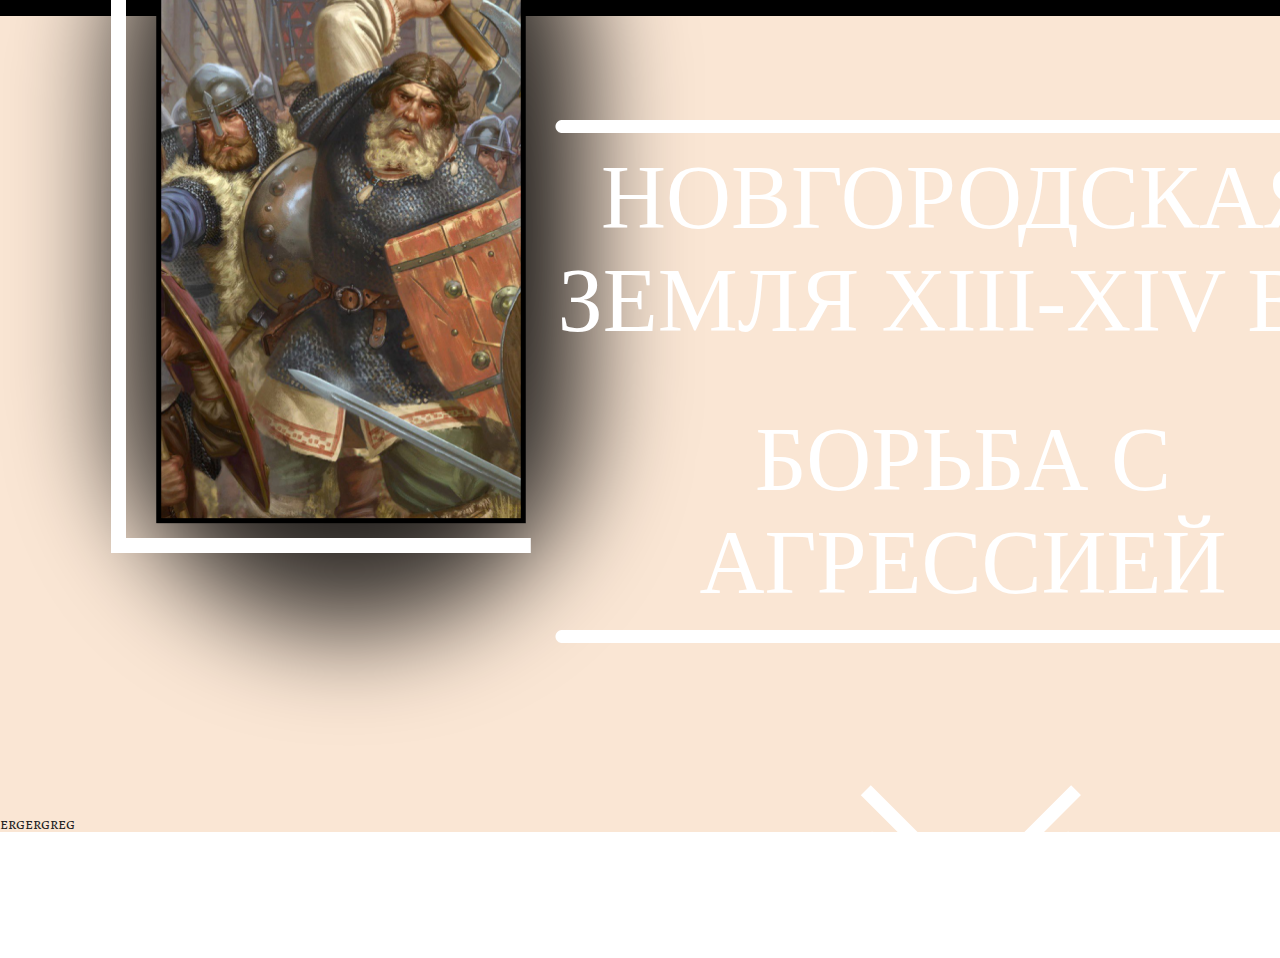
==== Main/index.html @ 966ec6ec "123" ====
<!DOCTYPE html>
<html lang="en">
<head>
	<meta charset="UTF-8">
	<meta name="viewport" content="width=device-width, initial-scale=1.0">
	<link rel="stylesheet" href="style.css">
	<title>НОВГОРОДСКАЯ ЗЕМЛЯ XIII-XIV ВВ БОРЬБА С АГРЕССИЕЙ</title>
</head>
<body>
	<header> 
		<!--Шапка Начало  -->
		<div class="container-1">
			<img src="/Pictures/image 2.png" alt="Logo" class="header-logo" id="main">
			<p class="header-txt-1">НОВГОРОДСКАЯ ЗЕМЛЯ XIII-XIV ВВ</p>
			<p class="header-txt-2">БОРЬБА С АГРЕССИЕЙ</p>
			<img src="/Pictures/Line 1.png" alt="" class="header-line-1">
			<img src="/Pictures/Line 1.png" alt="" class="header-line-2">
			<img src="/Pictures/Галочки.png" alt="" class="header-ticks">
			<img src="/Pictures/image 1.png" alt="" class="header-background">
			<nav class="header-nav">
				<ul class="header-list">
					<li class="header-item"><a href="#main" class="header-link">Главная</a></li>
					<li class="header-item"><a href="#"class="header-link">Разработчики</a></li>
					<li class="header-item"><a href="#"class="header-link">Видео</a></li>
				</ul>
			</nav>
		</div>
	</div>
	<!-- Шапка конец -->
	</header>
	<main>
		<!-- Картинка переход -->
		<div class="container-1">
			<img src="/Pictures/Ellipse 1.svg" alt="" class="shadow-1">
			<img src="/Pictures/image 3.png" alt="" class="transition-img">
			<img src="/Pictures/Line 3.svg" alt="" class="line3">
			<img src="/Pictures/Line 4.svg" alt="" class="line4">
		</div>
		<!-- Конец картинки переход -->ergergreg
	</main>
	<footer></footer>
</body>
</html>
---- Main/style.css ----
/* http://meyerweb.com/eric/tools/css/reset/
   v2.0-modified | 20110126
   License: none (public domain)
*/

html, body, div, span, applet, object, iframe,
h1, h2, h3, h4, h5, h6, p, blockquote, pre,
a, abbr, acronym, address, big, cite, code,
del, dfn, em, img, ins, kbd, q, s, samp,
small, strike, strong, sub, sup, tt, var,
b, u, i, center,
dl, dt, dd, ol, ul, li,
fieldset, form, label, legend,
table, caption, tbody, tfoot, thead, tr, th, td,
article, aside, canvas, details, embed,
figure, figcaption, footer, header, hgroup,
menu, nav, output, ruby, section, summary,
time, mark, audio, video {
  margin: 0;
	padding: 0;
	border: 0;
	font-size: 100%;
	font: inherit;
	vertical-align: baseline;
}

/* make sure to set some focus styles for accessibility */
:focus {
    outline: 0;
}

/* HTML5 display-role reset for older browsers */
article, aside, details, figcaption, figure,
footer, header, hgroup, menu, nav, section {
	display: block;
}

body {
	line-height: 1;
}

ol, ul {
	list-style: none;
}

blockquote, q {
	quotes: none;
}

blockquote:before, blockquote:after,
q:before, q:after {
	content: '';
	content: none;
}

table {
	border-collapse: collapse;
	border-spacing: 0;
}

input[type=search]::-webkit-search-cancel-button,
input[type=search]::-webkit-search-decoration,
input[type=search]::-webkit-search-results-button,
input[type=search]::-webkit-search-results-decoration {
    -webkit-appearance: none;
}

input[type=search] {
    -webkit-box-sizing: content-box;
    -moz-box-sizing: content-box;
    box-sizing: content-box;
}

textarea {
    overflow: auto;
    vertical-align: top;
    resize: vertical;
}

/**
 * Correct `inline-block` display not defined in IE 6/7/8/9 and Firefox 3.
 */

audio,
canvas,
video {
    display: inline-block;
    display: inline;
    zoom: 1;
    max-width: 100%;
}

/**
 * Prevent modern browsers from displaying `audio` without controls.
 * Remove excess height in iOS 5 devices.
 */

audio:not([controls]) {
    display: none;
    height: 0;
}

/**
 * Address styling not present in IE 7/8/9, Firefox 3, and Safari 4.
 * Known issue: no IE 6 support.
 */

[hidden] {
    display: none;
}

/**
 * 1. Correct text resizing oddly in IE 6/7 when body `font-size` is set using
 *    `em` units.
 * 2. Prevent iOS text size adjust after orientation change, without disabling
 *    user zoom.
 */

html {
    font-size: 100%; /* 1 */
}

/**
 * Address `outline` inconsistency between Chrome and other browsers.
 */

a:focus {
    outline: thin dotted;
}

/**
 * Improve readability when focused and also mouse hovered in all browsers.
 */

a:active,
a:hover {
    outline: 0;
}

/**
 * 1. Remove border when inside `a` element in IE 6/7/8/9 and Firefox 3.
 * 2. Improve image quality when scaled in IE 7.
 */

img {
    border: 0; /* 1 */
    -ms-interpolation-mode: bicubic; /* 2 */
}

/**
 * Address margin not present in IE 6/7/8/9, Safari 5, and Opera 11.
 */

figure {
    margin: 0;
}

/**
 * Correct margin displayed oddly in IE 6/7.
 */

form {
    margin: 0;
}

/**
 * Define consistent border, margin, and padding.
 */

fieldset {
    border: 1px solid #c0c0c0;
    margin: 0 2px;
    padding: 0.35em 0.625em 0.75em;
}

/**
 * 1. Correct color not being inherited in IE 6/7/8/9.
 * 2. Correct text not wrapping in Firefox 3.
 * 3. Correct alignment displayed oddly in IE 6/7.
 */

legend {
    border: 0; /* 1 */
    padding: 0;
    white-space: normal; /* 2 */
    margin-left: -7px; /* 3 */
}

/**
 * 1. Correct font size not being inherited in all browsers.
 * 2. Address margins set differently in IE 6/7, Firefox 3+, Safari 5,
*    and Chrome.
 * 3. Improve appearance and consistency in all browsers.
 */

button,
input,
select,
textarea {
    font-size: 100%; /* 1 */
    margin: 0; /* 2 */
    vertical-align: baseline; /* 3 */
    vertical-align: middle; /* 3 */
}

/**
 * Address Firefox 3+ setting `line-height` on `input` using `!important` in
 * the UA stylesheet.
 */

button,
input {
    line-height: normal;
}

/**
 * Address inconsistent `text-transform` inheritance for `button` and `select`.
 * All other form control elements do not inherit `text-transform` values.
 * Correct `button` style inheritance in Chrome, Safari 5+, and IE 6+.
 * Correct `select` style inheritance in Firefox 4+ and Opera.
 */

button,
select {
    text-transform: none;
}

/**
 * 1. Avoid the WebKit bug in Android 4.0.* where (2) destroys native `audio`
 *    and `video` controls.
 * 2. Correct inability to style clickable `input` types in iOS.
 * 3. Improve usability and consistency of cursor style between image-type
 *    `input` and others.
 * 4. Remove inner spacing in IE 7 without affecting normal text inputs.
 *    Known issue: inner spacing remains in IE 6.
 */

button,
html input[type="button"], /* 1 */
input[type="reset"],
input[type="submit"] {
    cursor: pointer; /* 3 */
    overflow: visible;  /* 4 */
}

/**
 * Re-set default cursor for disabled elements.
 */

button[disabled],
html input[disabled] {
    cursor: default;
}

/**
 * 1. Address box sizing set to content-box in IE 8/9.
 * 2. Remove excess padding in IE 8/9.
 * 3. Remove excess padding in IE 7.
 *    Known issue: excess padding remains in IE 6.
 */

input[type="checkbox"],
input[type="radio"] {
    box-sizing: border-box; /* 1 */
    padding: 0; /* 2 */
    height: 13px; /* 3 */
    width: 13px; /* 3 */
}

/**
 * 1. Address `appearance` set to `searchfield` in Safari 5 and Chrome.
 * 2. Address `box-sizing` set to `border-box` in Safari 5 and Chrome
 *    (include `-moz` to future-proof).
 */

input[type="search"] {
    -moz-box-sizing: content-box;
    -webkit-box-sizing: content-box; /* 2 */
    box-sizing: content-box;
}

/**
 * Remove inner padding and search cancel button in Safari 5 and Chrome
 * on OS X.
 */

input[type="search"]::-webkit-search-cancel-button,
input[type="search"]::-webkit-search-decoration {
    -webkit-appearance: none;
}

/**
 * Remove inner padding and border in Firefox 3+.
 */

button::-moz-focus-inner,
input::-moz-focus-inner {
    border: 0;
    padding: 0;
}

/**
 * 1. Remove default vertical scrollbar in IE 6/7/8/9.
 * 2. Improve readability and alignment in all browsers.
 */

textarea {
    overflow: auto; /* 1 */
    vertical-align: top; /* 2 */
}

/**
 * Remove most spacing between table cells.
 */

table {
    border-collapse: collapse;
    border-spacing: 0;
}

html,
button,
input,
select,
textarea {
    color: #222;
}


::-moz-selection {
    background: #b3d4fc;
    text-shadow: none;
}

::selection {
    background: #b3d4fc;
    text-shadow: none;
}

img {
    vertical-align: middle;
}

fieldset {
    border: 0;
    margin: 0;
    padding: 0;
}

textarea {
    resize: vertical;
}

.chromeframe {
    margin: 0.2em 0;
    background: #ccc;
    color: #000;
    padding: 0.2em 0;
}

/* alegreya-sc-regular - latin */
@font-face {
  font-display: swap; /* Check https://developer.mozilla.org/en-US/docs/Web/CSS/@font-face/font-display for other options. */
  font-family: 'Alegreya SC';
  font-style: normal;
  font-weight: 400;
  src: url('../Fonts/alegreya-sc-v25-latin-regular.woff2') format('woff2'); /* Chrome 36+, Opera 23+, Firefox 39+, Safari 12+, iOS 10+ */
}
/* alegreya-sc-500 - latin */
@font-face {
  font-display: swap; /* Check https://developer.mozilla.org/en-US/docs/Web/CSS/@font-face/font-display for other options. */
  font-family: 'Alegreya SC';
  font-style: normal;
  font-weight: 500;
  src: url('../Fonts/alegreya-sc-v25-latin-500.woff2') format('woff2'); /* Chrome 36+, Opera 23+, Firefox 39+, Safari 12+, iOS 10+ */
}
/* alegreya-sc-700 - latin */
@font-face {
  font-display: swap; /* Check https://developer.mozilla.org/en-US/docs/Web/CSS/@font-face/font-display for other options. */
  font-family: 'Alegreya SC';
  font-style: normal;
  font-weight: 700;
  src: url('../Fonts/alegreya-sc-v25-latin-700.woff2') format('woff2'); /* Chrome 36+, Opera 23+, Firefox 39+, Safari 12+, iOS 10+ */
}
html {
	box-sizing: border-box;
}
*, ::after, ::before {
	box-sizing: border-box;
}
* {
	font-family: 'Alegreya SC';
}
header {
	max-width: 1920px;
	max-height: 980px;
	background-color: #000;
}
main {
	max-width: 1920px;
	max-height: 7777px;
	flex-wrap: wrap;
	position: relative;
	background-color: rgba(249, 226, 204, 0.85)

}
header .container-1 {
max-width: 1920px;
max-height: 980px;
flex-wrap: wrap;
position: relative;
}
.header-logo {
	right: 1600px;
	top: 0px;
	position: absolute;
	z-index: 1;
}
.header-txt-1 {
	width: 815px;
	color: #FFF;
	text-align: center;
	font-size: 90px;
	font-style: normal;
	font-weight: 400;
	line-height: normal;
	position: absolute;
	left: 555px;
	top: 146px;
	z-index: 1;
}
.header-txt-2 {
	width: 590px;
	color: #FFF;
	text-align: center;
	font-size: 90px;
	font-style: normal;
	font-weight: 400;
	line-height: normal;
	position: absolute;
	left: 668px;
	top: 408px;
	z-index: 1;
}
.header-line-1 {
	max-width: 815px;
	position: absolute;
	top: 120px;
	left: 555px;
	z-index: 1;
}
.header-line-2 {
	max-width: 815px;
	position: absolute;
	top: 630px;
	left: 555px;
	z-index: 1;
}
.header-ticks {
	position: absolute;
	top: 785px;
	left: 857px;
	z-index: 1;
}
.header-background {
	position: relative;
	max-width: 1920px;
	max-height: 980px;
	opacity: 0.6;
}
.header-list {
	max-width: 468px;
	max-height: 37px;
	bottom: 941px;
	position: absolute;
	display: flex;
	flex-wrap: wrap;
	z-index: 1;
	left: 1436px;
	top: 5px;
}
.header-item {
	font-size: 32px;
	font-style: normal;
	font-weight: 400;
	line-height: normal;
	margin-right: 30px;
	color: #000;
}
.header-item:last-child {
	margin-right: 0px;
}
.header-link:hover, .header-link:focus, .header-link:active{
	color: black;
	font-size: 36px;
}
a, a:visited {
	color: white;
	text-decoration: none;
}
main .container-1 {
width: 476px;
height: 800px;
top: -185px;
left: 111px;
position: relative;
}
main .shadow-1 {
	width: 476px;
	height: 800px;
	border-radius: 800px;
	background: rgba(0, 0, 0, 0.76);
	filter: blur(50px);
	position: absolute;
}
.transition-img {
	width: 370px;
	height: 608px;
	position: absolute;
	z-index: 1;
	left: 45px;
	top: 85px;
}
.line3 {
	max-width: 15px;
	max-height: 638px;
	position: absolute;
	z-index: 1;
	top: 83px;
	left: 0px;
}
.line4 {
	position: absolute;
	max-width: 420px;
	z-index: 1;
	top: 707px;
	left: 0px;
}
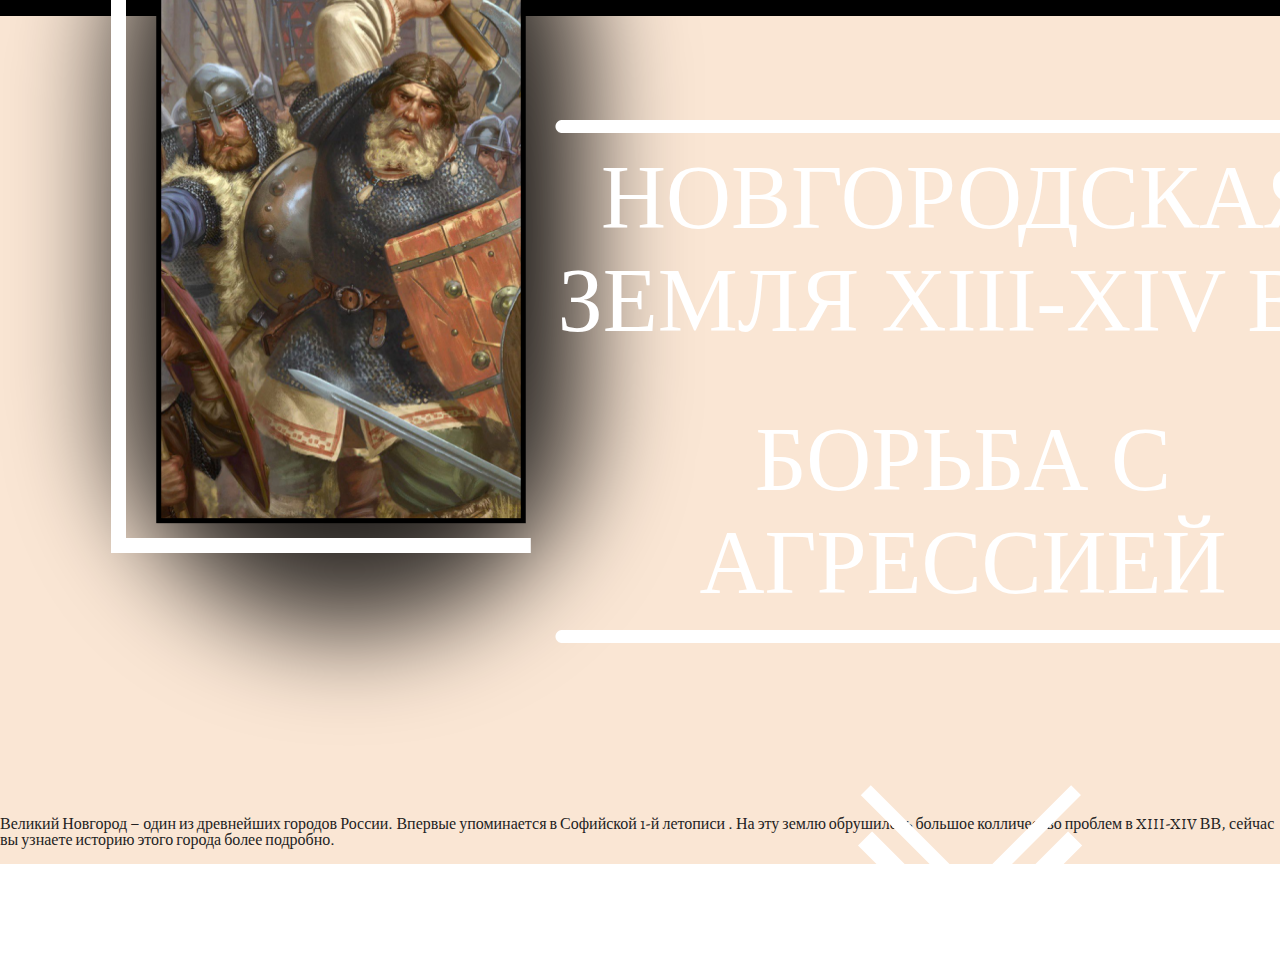
==== commit f3a94830: "123" ====
--- a/Main/index.html
+++ b/Main/index.html
@@ -36,7 +36,14 @@
 			<img src="/Pictures/Line 3.svg" alt="" class="line3">
 			<img src="/Pictures/Line 4.svg" alt="" class="line4">
 		</div>
-		<!-- Конец картинки переход -->ergergreg
+		<!-- Конец картинки переход -->
+		<div class="info1">
+			<p class="txt1">Великий Новгород – один из древнейших городов России. Впервые упоминается в Софийской 1-й летописи
+				. На эту землю обрушилось большое колличество проблем в XIII-XIV ВВ, сейчас вы узнаете историю этого города более подробно.
+				</p>
+			<img src="" alt="" class="line1">
+			<img src="" alt="" class="line2">
+		</div>
 	</main>
 	<footer></footer>
 </body>
--- a/Main/style.css
+++ b/Main/style.css
@@ -535,4 +535,4 @@
 	z-index: 1;
 	top: 707px;
 	left: 0px;
-}+}
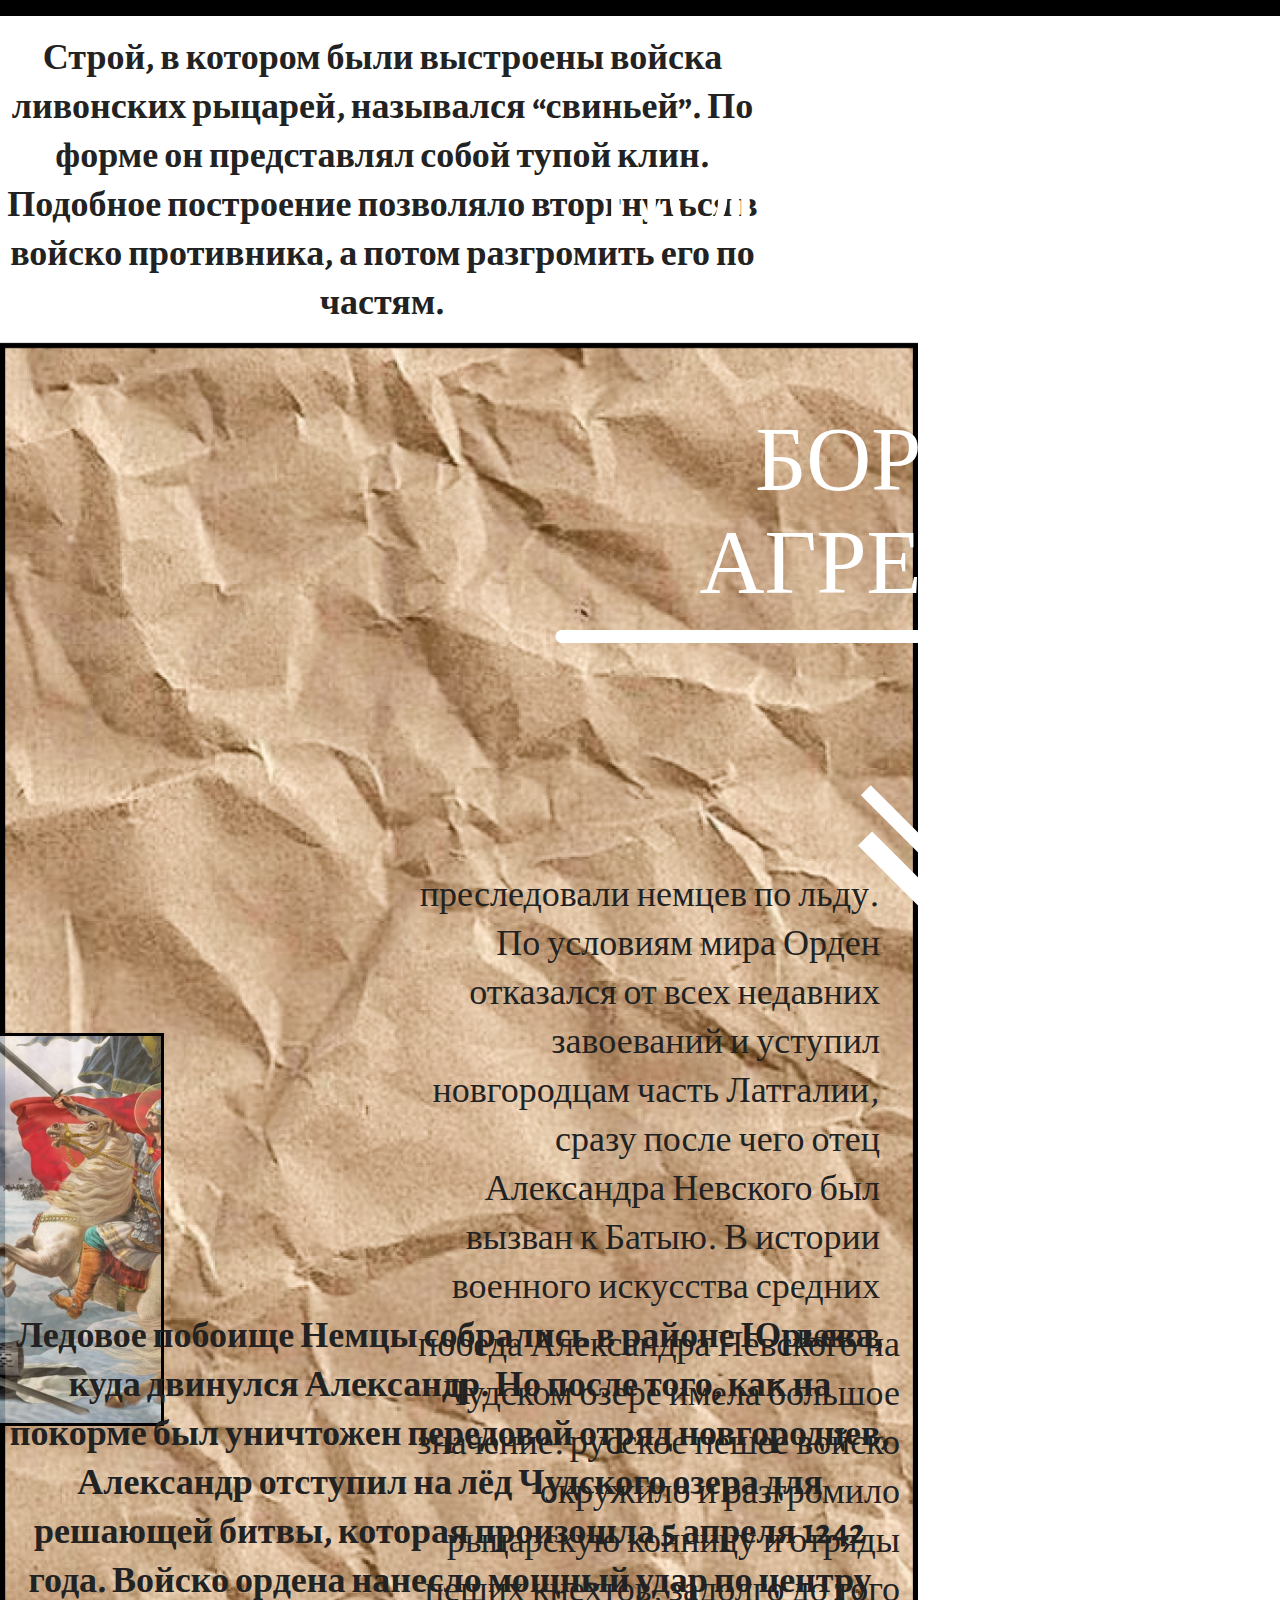
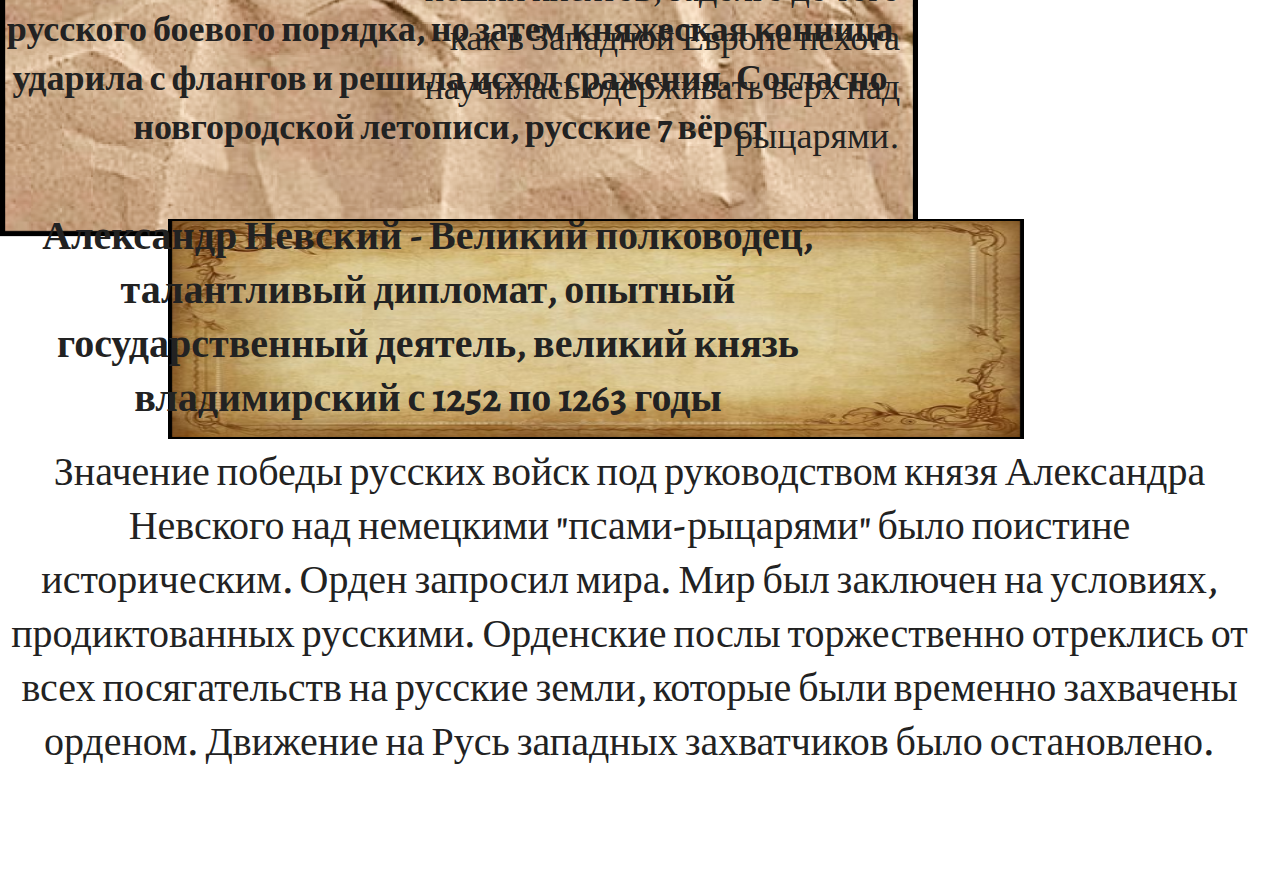
==== commit 773bc9dd: "сайт" ====
--- a/Main/index.html
+++ b/Main/index.html
@@ -19,32 +19,33 @@
 			<img src="/Pictures/image 1.png" alt="" class="header-background">
 			<nav class="header-nav">
 				<ul class="header-list">
-					<li class="header-item"><a href="#main" class="header-link">Главная</a></li>
+		S			<li class="header-item"><a href="#main" class="header-link">Главная</a></li>
 					<li class="header-item"><a href="#"class="header-link">Разработчики</a></li>
 					<li class="header-item"><a href="#"class="header-link">Видео</a></li>
 				</ul>
-			</nav>
+		</nav>
 		</div>
 	</div>
 	<!-- Шапка конец -->
 	</header>
-	<main>
-		<!-- Картинка переход -->
-		<div class="container-1">
-			<img src="/Pictures/Ellipse 1.svg" alt="" class="shadow-1">
-			<img src="/Pictures/image 3.png" alt="" class="transition-img">
-			<img src="/Pictures/Line 3.svg" alt="" class="line3">
-			<img src="/Pictures/Line 4.svg" alt="" class="line4">
-		</div>
-		<!-- Конец картинки переход -->
-		<div class="info1">
-			<p class="txt1">Великий Новгород – один из древнейших городов России. Впервые упоминается в Софийской 1-й летописи
-				. На эту землю обрушилось большое колличество проблем в XIII-XIV ВВ, сейчас вы узнаете историю этого города более подробно.
-				</p>
-			<img src="" alt="" class="line1">
-			<img src="" alt="" class="line2">
-		</div>
-	</main>
-	<footer></footer>
-</body>
+			<!-- Картинка переход -->
+		<div class="container-1"></div>
+		<img src="Line 1.pngLine 1.png" alt="">
+		<!-- Конец картинки переход -->		<p class="rrr">Строй, в котором были выстроены войска ливонских рыцарей, назывался “свиньей”. По форме он представлял собой тупой клин. Подобное построение позволяло вторгнуться в войско противника, а потом разгромить его по частям.</p>
+		<img src="/Pictures/Line 1.png" alt="">
+<img class="ppp" src="/Pictures/image 7.png" alt="" m width="4444PX">
+<p class="ccc" >Ледовое побоище 
+	Немцы собрались в районе Юрьева, куда двинулся Александр. Но после того, как на покорме был уничтожен передовой отряд новгородцев, Александр отступил на лёд Чудского озера для решающей битвы, которая произошла 5 апреля 1242 года. Войско ордена нанесло мощный удар по центру русского боевого порядка, но затем княжеская конница ударила с флангов и решила исход сражения. Согласно новгородской летописи, русские 7 вёрст </p>
+<img class="uuuu" src="/Pictures/Line 1.png" alt="">
+	<img src="/Pictures/Line 1.png" alt="" alig/>
+	<p class="qqq">преследовали немцев по льду. По условиям мира Орден отказался от всех недавних завоеваний и уступил новгородцам часть Латгалии, сразу после чего отец Александра Невского был вызван к Батыю.
+		В истории военного искусства средних веков  </p>
+<p class=""></p>
+<p class="fff" >победа Александра Невского на Чудском озере имела большое значение: русское пешее войско окружило и разгромило рыцарскую конницу и отряды пеших кнехтов, задолго до того как в Западной Европе пехота научилась одерживать верх над рыцарями.   </p>
+
+<img class="vvv" src="/Pictures/image 15.png" alt="">	
+<img class="xxx" src="/Pictures/image 5.png" alt="">
+<p class="jjj">Александр Невский - Великий полководец, талантливый дипломат, опытный государственный деятель, великий князь владимирский с 1252 по 1263 годы</p>
+<img src="" alt="">
+<p class="aaa">Значение победы русских войск под руководством князя Александра Невского над немецкими "псами-рыцарями" было поистине историческим. Орден запросил мира. Мир был заключен на условиях, продиктованных русскими. Орденские послы торжественно отреклись от всех посягательств на русские земли, которые были временно захвачены орденом. Движение на Русь западных захватчиков было остановлено.</p></body>
 </html>--- a/Main/style.css
+++ b/Main/style.css
@@ -401,8 +401,6 @@
 	max-height: 7777px;
 	flex-wrap: wrap;
 	position: relative;
-	background-color: rgba(249, 226, 204, 0.85)
-
 }
 header .container-1 {
 max-width: 1920px;
@@ -477,7 +475,14 @@
 	flex-wrap: wrap;
 	z-index: 1;
 	left: 1436px;
-	top: 5px;
+	tText("Строй, в котором были выстроены войска ливонских рыцарей, назывался “свиньей”. По форме он представлял собой тупой клин. Подобное построение позволяло вторгнуться в войско противника, а потом разгромить его по частям.")
+  .font(
+    Font.custom("Alegreya SC", size: 36)
+      .weight(.bold)
+  )
+  .multilineTextAlignment(.center)
+  .foregroundColor(.black)
+  .frame(width: 765, alignment: .center)op: 5px;
 }
 .header-item {
 	font-size: 32px;
@@ -498,41 +503,129 @@
 	color: white;
 	text-decoration: none;
 }
-main .container-1 {
-width: 476px;
-height: 800px;
-top: -185px;
-left: 111px;
-position: relative;
-}
-main .shadow-1 {
-	width: 476px;
-	height: 800px;
-	border-radius: 800px;
-	background: rgba(0, 0, 0, 0.76);
-	filter: blur(50px);
-	position: absolute;
-}
-.transition-img {
-	width: 370px;
-	height: 608px;
-	position: absolute;
-	z-index: 1;
-	left: 45px;
-	top: 85px;
-}
-.line3 {
-	max-width: 15px;
-	max-height: 638px;
-	position: absolute;
-	z-index: 1;
-	top: 83px;
-	left: 0px;
-}
-.line4 {
-	position: absolute;
-	max-width: 420px;
-	z-index: 1;
-	top: 707px;
-	left: 0px;
-}
+  .rrr {
+	text-align: center;
+	justify-content: center;
+	width: 765px;
+	height: 294px;
+
+	font-family: Alegreya SC;
+font-size: 36px;
+font-weight: 700;
+line-height: 49px;
+url(Pictures/image 14.png);
+letter-spacing: 0em;
+text-align: center;
+ position: absolute
+ mardi
+  }
+.uuuu{
+	width: 518.67px
+top: 5795px
+left: 857.33px
+border: 12px
+}
+	.ppp{
+		pos
+   position absolut;
+	width: 918px;
+	1513px
+	width: 918px
+	justify-content: center;
+	right 80px;
+	margin: :right 	400px;
+}
+		.ccc{
+			margin-top: -90px;
+			width: 900px;
+height: 700px;
+top: 1400px;
+left: 662px
+font-family: Alegreya SC;
+font-size: 40px;
+font-weight: 700;
+line-height: 54px;
+letter-spacing: 0em;
+text-align: center;
+
+font-family: Alegreya SC;
+font-size: 36px;
+font-weight: 400;
+line-height: 49px;
+letter-spacing: 0em;
+text-align: center;
+;
+font-family: Alegreya SC;
+font-size: 36px;
+font-weight: 700;
+line-height: 49px;
+letter-spacing: 0em;
+text-align: center;
+position: absolute;
+
+		}
+		.lll{
+			position: absolute;
+margin-top: ;
+		}
+		.qqq{
+			margin-left: 50px;
+margin-top: -1000px;
+margin-left: 380px;
+height: 300px;
+font-family: Alegreya SC;
+font-size: 36px;
+font-weight: 400;
+line-height: 49px;
+letter-spacing: 0em;
+text-align: right;
+position absolut;
+width: 500px;
+height: 100px;
+		}
+		.fff{
+			width: 500px;
+			height:100px ;
+			font-family: Alegreya SC;
+			font-size: 36px;
+			font-weight: 400;
+			line-height: 49px;
+			letter-spacing: 0em;
+			text-align: right;
+          margin-top: 350px;	
+		  margin-left: 400px;		
+		}
+		.vvv{
+			margin-top: -999px;
+			margin-left: -100px;
+		}
+		.xxx{
+			height: 220px;
+			width: 856px;
+			margin-top: 400px;
+		}
+		.jjj{
+			width: 865px;
+			height: 220px;
+			width: 856px;
+			margin-top: -230px;
+font-family: Alegreya SC;
+font-size: 40px;
+font-weight: 700;
+line-height: 54px;
+letter-spacing: 0em;
+text-align: center;
+		}
+		.aaa{
+			width: 1259px;
+			height: 429.06px;
+			width: 1259px;
+text-align: center;
+font-family: Alegreya SC;
+font-size: 40px;
+font-weight: 500;
+line-height: 54px;
+letter-spacing: 0em;
+text-align: center;
+
+		}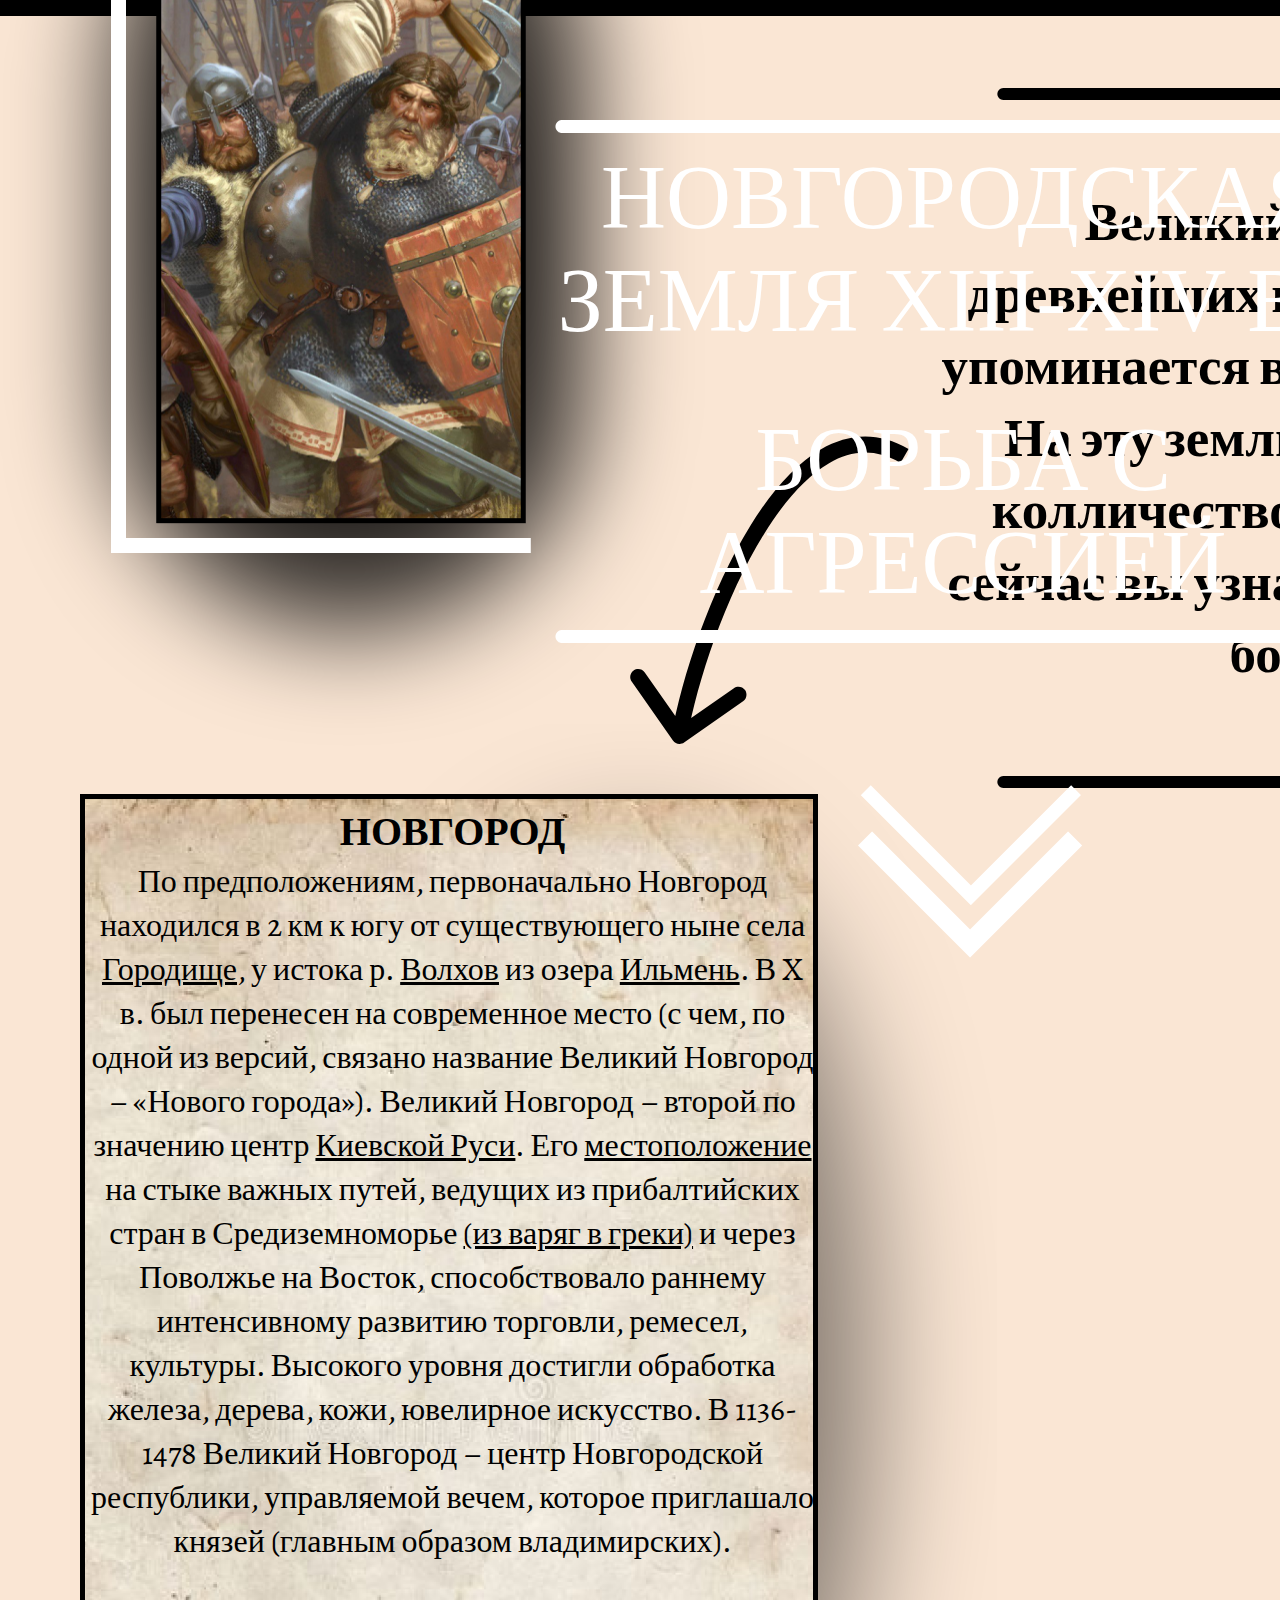
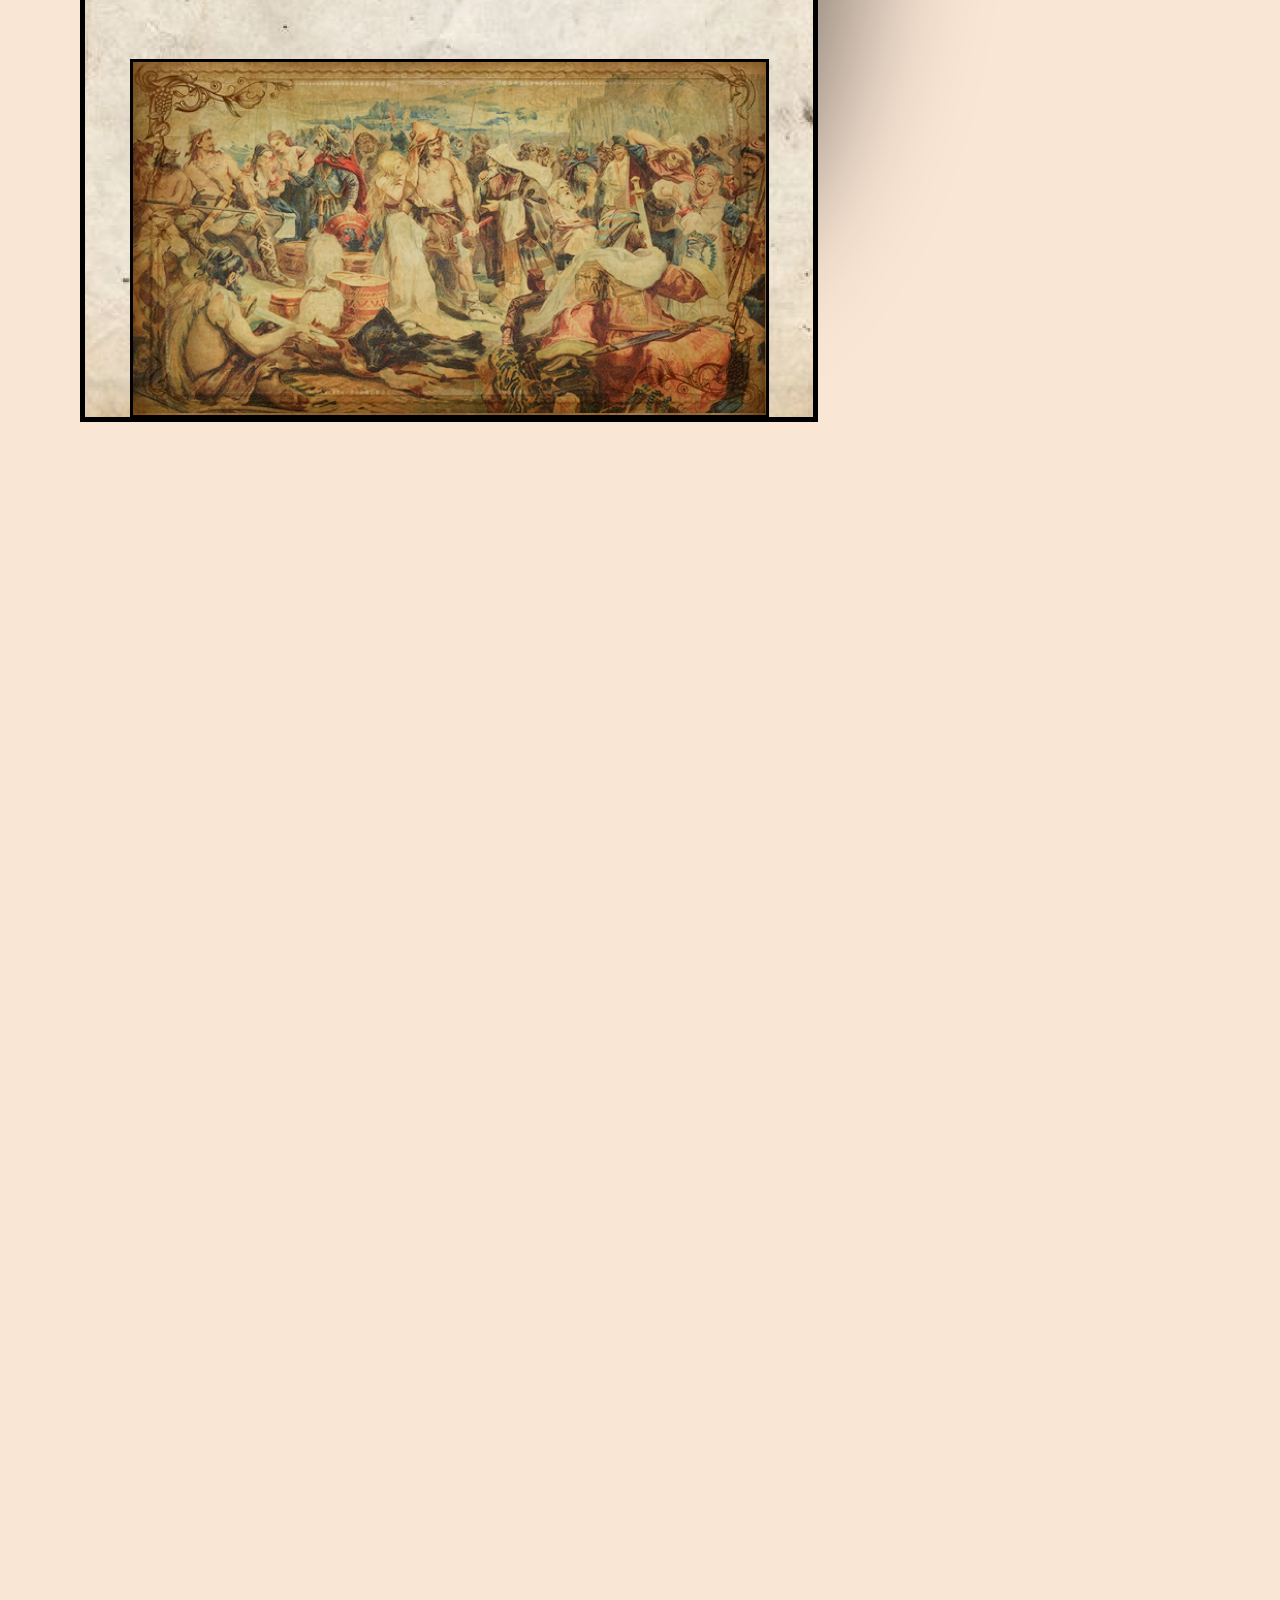
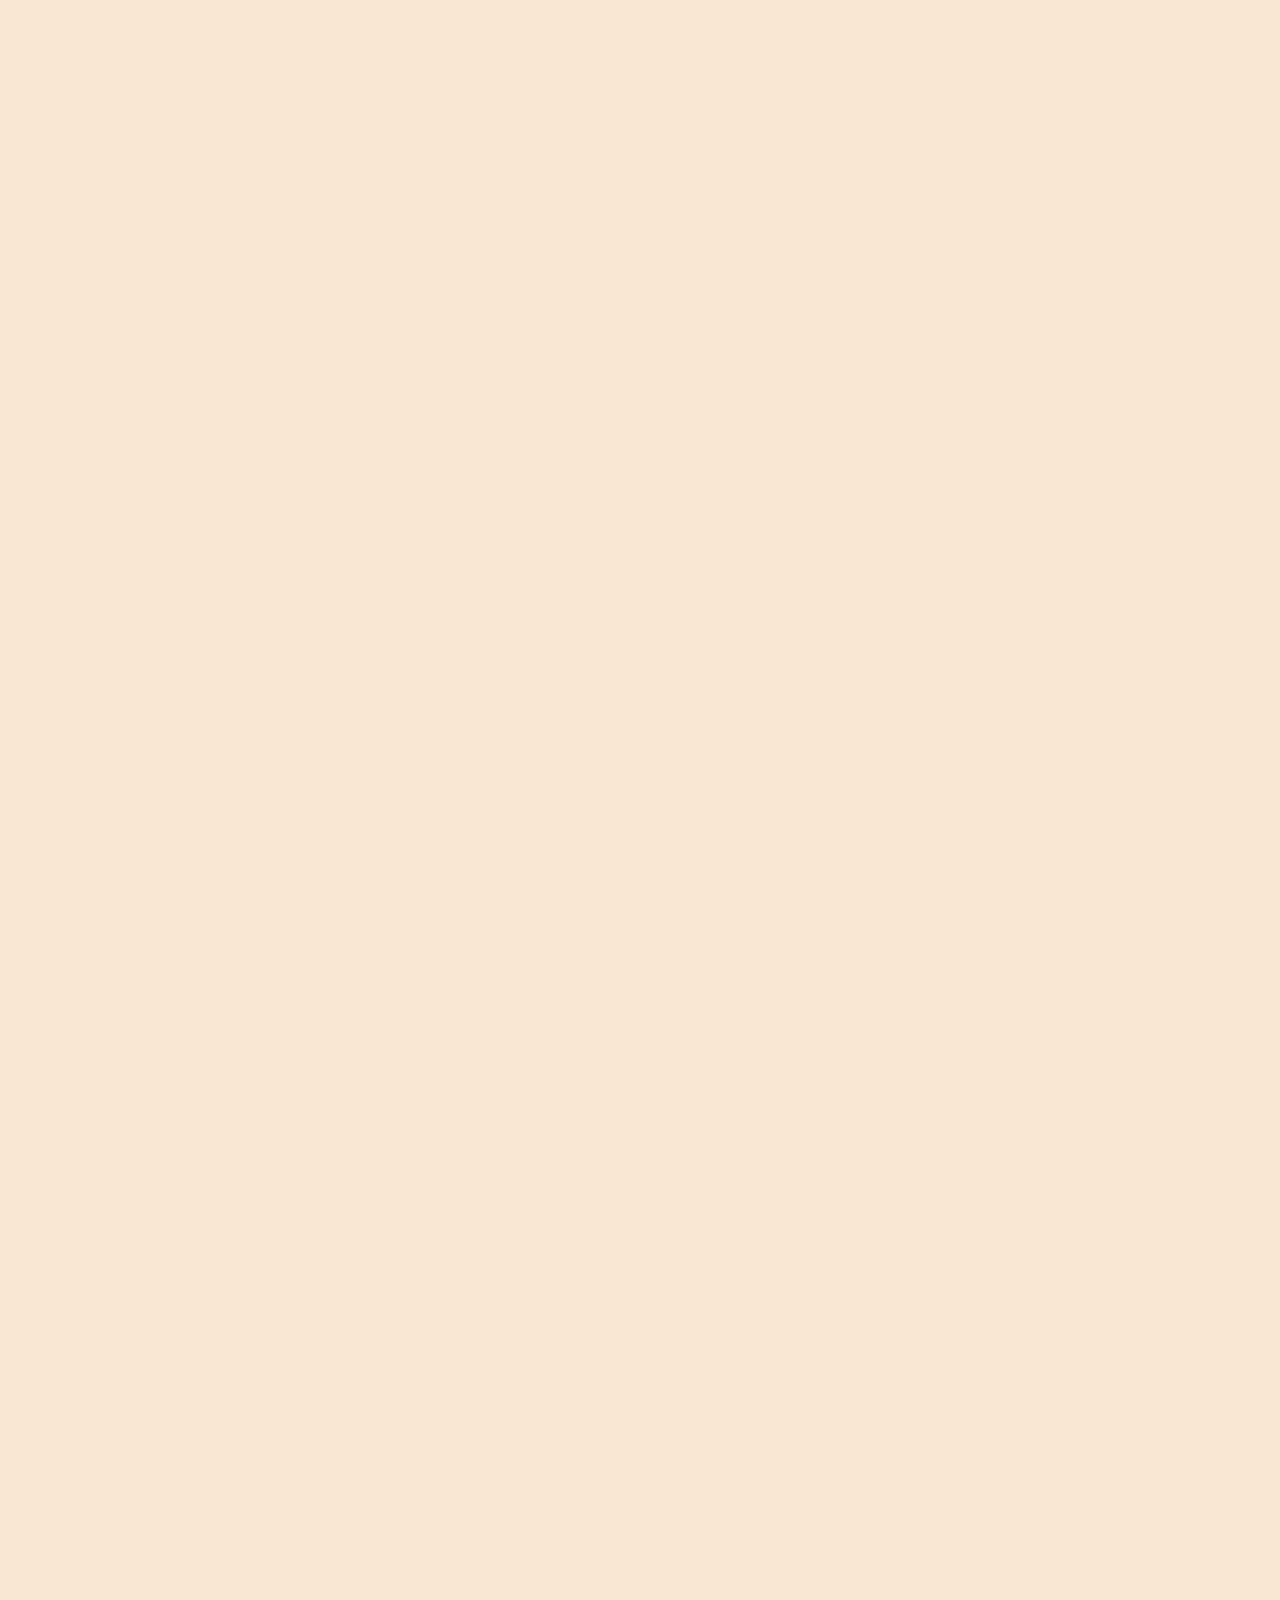
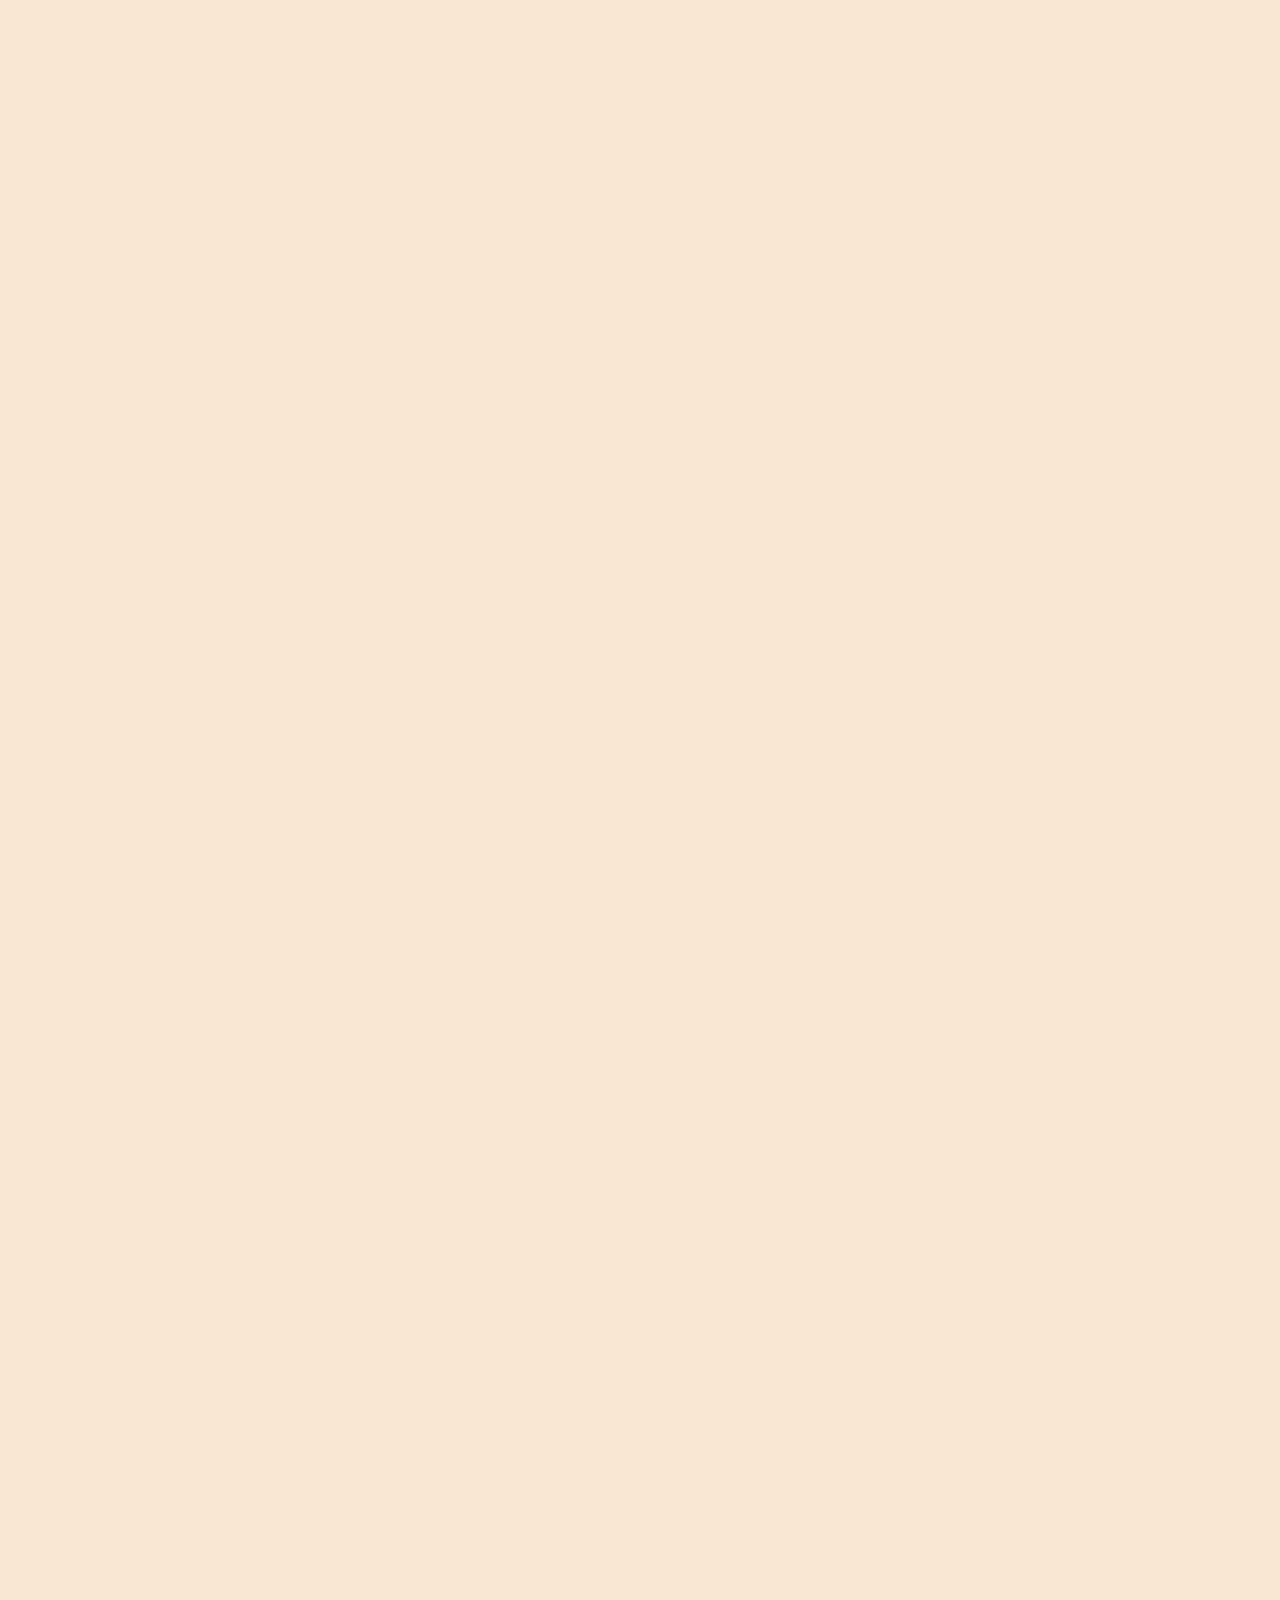
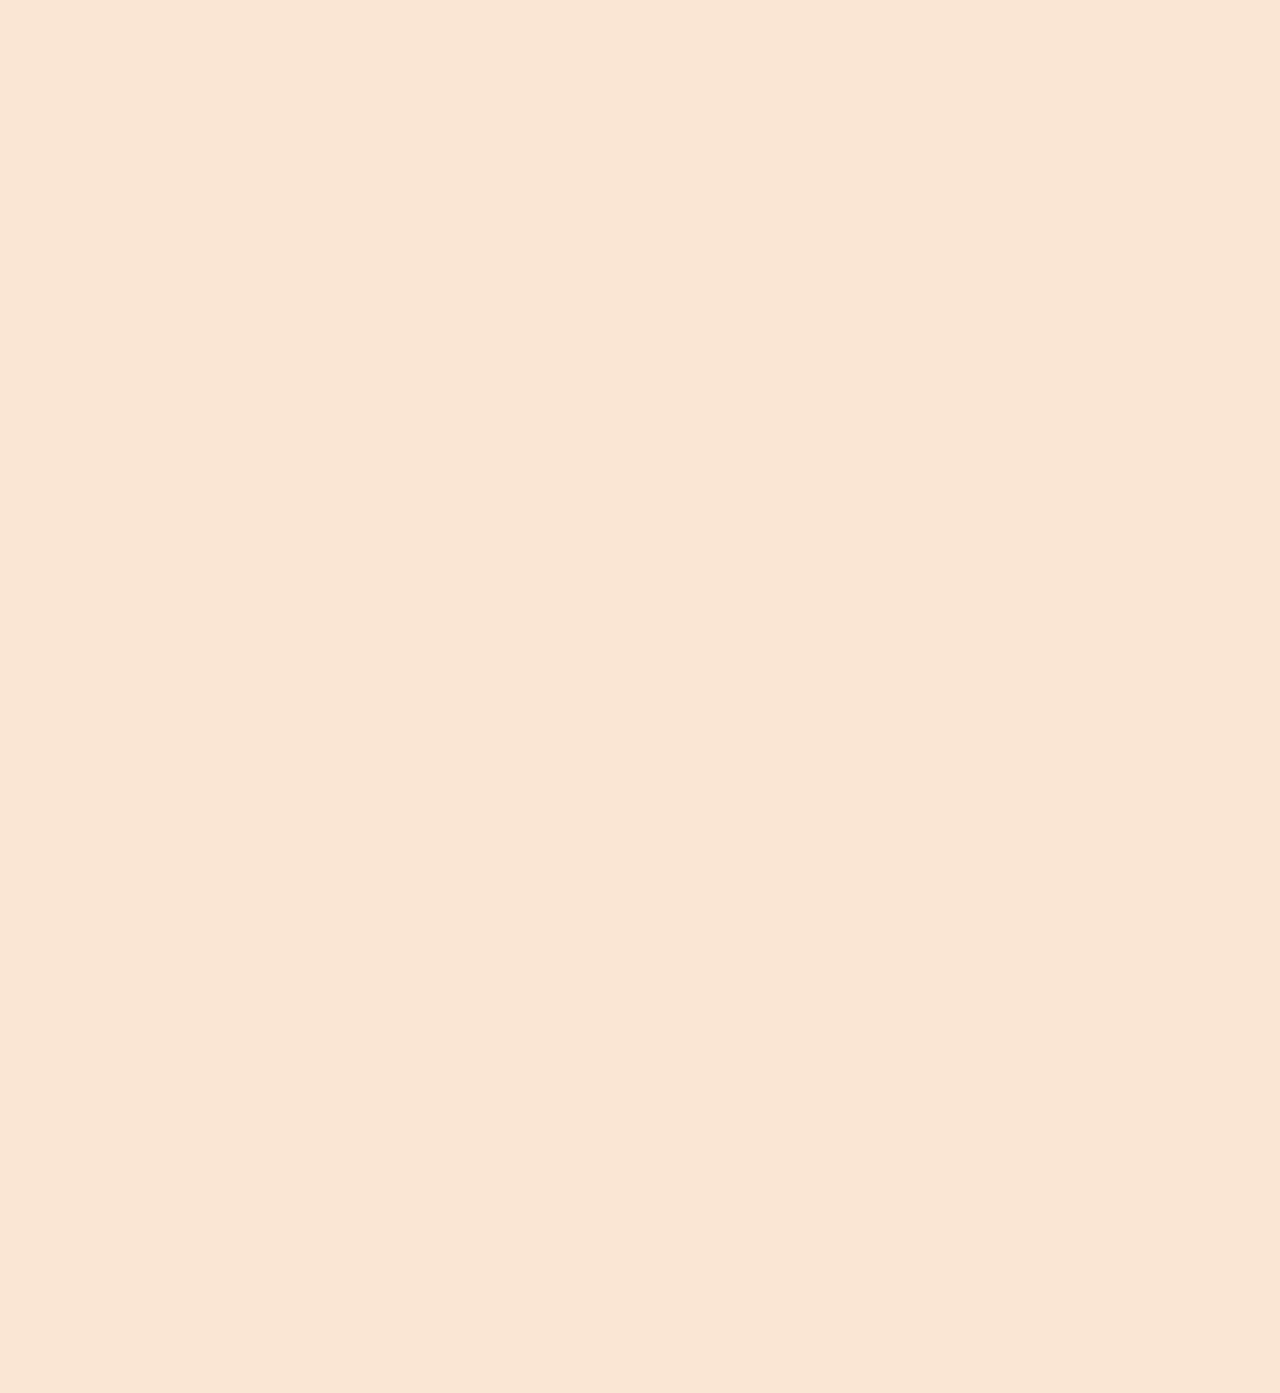
==== commit d406dcf1: "Done Block1" ====
--- a/Main/index.html
+++ b/Main/index.html
@@ -19,33 +19,70 @@
 			<img src="/Pictures/image 1.png" alt="" class="header-background">
 			<nav class="header-nav">
 				<ul class="header-list">
-		S			<li class="header-item"><a href="#main" class="header-link">Главная</a></li>
+					<li class="header-item"><a href="#main" class="header-link">Главная</a></li>
 					<li class="header-item"><a href="#"class="header-link">Разработчики</a></li>
 					<li class="header-item"><a href="#"class="header-link">Видео</a></li>
 				</ul>
-		</nav>
+			</nav>
 		</div>
 	</div>
 	<!-- Шапка конец -->
 	</header>
-			<!-- Картинка переход -->
-		<div class="container-1"></div>
-		<img src="Line 1.pngLine 1.png" alt="">
-		<!-- Конец картинки переход -->		<p class="rrr">Строй, в котором были выстроены войска ливонских рыцарей, назывался “свиньей”. По форме он представлял собой тупой клин. Подобное построение позволяло вторгнуться в войско противника, а потом разгромить его по частям.</p>
-		<img src="/Pictures/Line 1.png" alt="">
-<img class="ppp" src="/Pictures/image 7.png" alt="" m width="4444PX">
-<p class="ccc" >Ледовое побоище 
-	Немцы собрались в районе Юрьева, куда двинулся Александр. Но после того, как на покорме был уничтожен передовой отряд новгородцев, Александр отступил на лёд Чудского озера для решающей битвы, которая произошла 5 апреля 1242 года. Войско ордена нанесло мощный удар по центру русского боевого порядка, но затем княжеская конница ударила с флангов и решила исход сражения. Согласно новгородской летописи, русские 7 вёрст </p>
-<img class="uuuu" src="/Pictures/Line 1.png" alt="">
-	<img src="/Pictures/Line 1.png" alt="" alig/>
-	<p class="qqq">преследовали немцев по льду. По условиям мира Орден отказался от всех недавних завоеваний и уступил новгородцам часть Латгалии, сразу после чего отец Александра Невского был вызван к Батыю.
-		В истории военного искусства средних веков  </p>
-<p class=""></p>
-<p class="fff" >победа Александра Невского на Чудском озере имела большое значение: русское пешее войско окружило и разгромило рыцарскую конницу и отряды пеших кнехтов, задолго до того как в Западной Европе пехота научилась одерживать верх над рыцарями.   </p>
 
-<img class="vvv" src="/Pictures/image 15.png" alt="">	
-<img class="xxx" src="/Pictures/image 5.png" alt="">
-<p class="jjj">Александр Невский - Великий полководец, талантливый дипломат, опытный государственный деятель, великий князь владимирский с 1252 по 1263 годы</p>
-<img src="" alt="">
-<p class="aaa">Значение победы русских войск под руководством князя Александра Невского над немецкими "псами-рыцарями" было поистине историческим. Орден запросил мира. Мир был заключен на условиях, продиктованных русскими. Орденские послы торжественно отреклись от всех посягательств на русские земли, которые были временно захвачены орденом. Движение на Русь западных захватчиков было остановлено.</p></body>
+
+	<main>
+		<!-- Картинка переход -->
+		<div class="container-1">
+			<img src="/Pictures/Ellipse 1.svg" alt="" class="shadow-1">
+			<img src="/Pictures/image 3.png" alt="" class="transition-img">
+			<img src="/Pictures/Line 3.svg" alt="" class="line3">
+			<img src="/Pictures/Line 4.svg" alt="" class="line4">
+		</div>
+		<!-- Конец картинки переход -->
+
+<!-- Информация 1 начало -->
+		<div class="container-info1">
+			<p class="txt">Великий Новгород – один из древнейших городов
+				России. Впервые упоминается в Софийской 1-й летописи.
+				На эту землю обрушилось большое колличество проблем в
+				XIII-XIV ВВ, сейчас вы узнаете историю этого города более
+				подробно.
+				</p>
+			<img src="/Pictures/Line 1.svg" alt="" class="line1">
+			<img src="/Pictures/Line 1.svg" alt="" class="line2">
+		</div>
+		<img src="/Pictures/Vector 3.svg" alt="" class="arrow1">
+<!-- Информация 1 конец -->
+
+<!-- Лист 1 начало -->
+		<div class="container-2">
+			<img src="/Pictures/image 4.png" alt="" class="block1">
+			<img src="/Pictures/Ellipse 2.svg" alt="" class="shadow">
+			<div class="txt">
+				<span class="Novgorod"><b>НОВГОРОД</b></span> <br>
+				По предположениям, первоначально Новгород находился в 2 км
+				к югу от существующего ныне села <a href="#" class="link">Городище</a>, у истока р.
+				<a href="#" class="link">Волхов</a> из озера <a href="#" class="link">Ильмень</a>. В X в. был перенесен на
+				современное место (с чем, по одной из версий, связано
+				название Великий Новгород – «Нового города»).
+				Великий Новгород – второй по значению центр <a href="#" class="link">Киевской Руси</a>.
+				Его <a href="#" class="link">местоположение</a> на стыке важных путей, ведущих из
+				прибалтийских стран в Средиземноморье <a href="#" class="link">(из варяг в греки)</a>
+				и через Поволжье на Восток, способствовало раннему
+				интенсивному развитию торговли, ремесел, культуры.
+				Высокого уровня достигли обработка железа, дерева,
+				кожи, ювелирное искусство. В 1136-1478
+				Великий Новгород – центр Новгородской республики,
+				управляемой вечем, которое приглашало князей
+				(главным образом владимирских).
+			</div>
+			<div class="container">
+				<img src="/Pictures/image 5.png" alt="" class="img5">
+				<img src="/Pictures/image 6.png" alt="" class="img6">
+			</div>
+		</div>
+		<!-- Лист 1 конец-->
+	</main>
+	<footer></footer>
+</body>
 </html>--- a/Main/style.css
+++ b/Main/style.css
@@ -398,9 +398,11 @@
 }
 main {
 	max-width: 1920px;
-	max-height: 7777px;
+	height: 7777px;
 	flex-wrap: wrap;
 	position: relative;
+	background-color: rgba(249, 226, 204, 0.85)
+
 }
 header .container-1 {
 max-width: 1920px;
@@ -472,17 +474,9 @@
 	bottom: 941px;
 	position: absolute;
 	display: flex;
-	flex-wrap: wrap;
 	z-index: 1;
 	left: 1436px;
-	tText("Строй, в котором были выстроены войска ливонских рыцарей, назывался “свиньей”. По форме он представлял собой тупой клин. Подобное построение позволяло вторгнуться в войско противника, а потом разгромить его по частям.")
-  .font(
-    Font.custom("Alegreya SC", size: 36)
-      .weight(.bold)
-  )
-  .multilineTextAlignment(.center)
-  .foregroundColor(.black)
-  .frame(width: 765, alignment: .center)op: 5px;
+	top: 5px;
 }
 .header-item {
 	font-size: 32px;
@@ -495,137 +489,160 @@
 .header-item:last-child {
 	margin-right: 0px;
 }
+.header-link {
+	display: inline-block;
+	transition: transform 0.1s ease-in-out
+}
 .header-link:hover, .header-link:focus, .header-link:active{
 	color: black;
-	font-size: 36px;
-}
-a, a:visited {
+	transform: scale(1.1);
+}
+header a, header a:visited {
 	color: white;
 	text-decoration: none;
 }
-  .rrr {
+main .container-1 {
+width: 476px;
+height: 800px;
+top: -185px;
+left: 111px;
+position: relative;
+}
+main .shadow-1 {
+	width: 476px;
+	height: 800px;
+	border-radius: 800px;
+	background: rgba(0, 0, 0, 0.76);
+	filter: blur(50px);
+	position: absolute;
+}
+.transition-img {
+	width: 370px;
+	height: 608px;
+	position: absolute;
+	z-index: 1;
+	left: 45px;
+	top: 85px;
+}
+.line3 {
+	max-width: 15px;
+	max-height: 638px;
+	position: absolute;
+	z-index: 1;
+	top: 83px;
+	left: 0px;
+}
+.line4 {
+	position: absolute;
+	max-width: 420px;
+	z-index: 1;
+	top: 707px;
+	left: 0px;
+}
+.container-info1 {
+	width: 965px;
+	height: 665px;
+	position: absolute;
+	flex-wrap: wrap;
+	top: 170px;
+	left: 935px;
+}
+.container-info1 .txt {
+	color: #000;
+	width: 963px;
 	text-align: center;
-	justify-content: center;
-	width: 765px;
-	height: 294px;
-
-	font-family: Alegreya SC;
-font-size: 36px;
-font-weight: 700;
-line-height: 49px;
-url(Pictures/image 14.png);
-letter-spacing: 0em;
-text-align: center;
- position: absolute
- mardi
-  }
-.uuuu{
-	width: 518.67px
-top: 5795px
-left: 857.33px
-border: 12px
-}
-	.ppp{
-		pos
-   position absolut;
-	width: 918px;
-	1513px
-	width: 918px
-	justify-content: center;
-	right 80px;
-	margin: :right 	400px;
-}
-		.ccc{
-			margin-top: -90px;
-			width: 900px;
-height: 700px;
-top: 1400px;
-left: 662px
-font-family: Alegreya SC;
-font-size: 40px;
-font-weight: 700;
-line-height: 54px;
-letter-spacing: 0em;
-text-align: center;
-
-font-family: Alegreya SC;
-font-size: 36px;
-font-weight: 400;
-line-height: 49px;
-letter-spacing: 0em;
-text-align: center;
-;
-font-family: Alegreya SC;
-font-size: 36px;
-font-weight: 700;
-line-height: 49px;
-letter-spacing: 0em;
-text-align: center;
-position: absolute;
-
-		}
-		.lll{
-			position: absolute;
-margin-top: ;
-		}
-		.qqq{
-			margin-left: 50px;
-margin-top: -1000px;
-margin-left: 380px;
-height: 300px;
-font-family: Alegreya SC;
-font-size: 36px;
-font-weight: 400;
-line-height: 49px;
-letter-spacing: 0em;
-text-align: right;
-position absolut;
-width: 500px;
-height: 100px;
-		}
-		.fff{
-			width: 500px;
-			height:100px ;
-			font-family: Alegreya SC;
-			font-size: 36px;
-			font-weight: 400;
-			line-height: 49px;
-			letter-spacing: 0em;
-			text-align: right;
-          margin-top: 350px;	
-		  margin-left: 400px;		
-		}
-		.vvv{
-			margin-top: -999px;
-			margin-left: -100px;
-		}
-		.xxx{
-			height: 220px;
-			width: 856px;
-			margin-top: 400px;
-		}
-		.jjj{
-			width: 865px;
-			height: 220px;
-			width: 856px;
-			margin-top: -230px;
-font-family: Alegreya SC;
-font-size: 40px;
-font-weight: 700;
-line-height: 54px;
-letter-spacing: 0em;
-text-align: center;
-		}
-		.aaa{
-			width: 1259px;
-			height: 429.06px;
-			width: 1259px;
-text-align: center;
-font-family: Alegreya SC;
-font-size: 40px;
-font-weight: 500;
-line-height: 54px;
-letter-spacing: 0em;
-text-align: center;
-
-		}+	font-size: 53px;
+	font-style: normal;
+	font-weight: 700;
+	line-height: normal;
+}
+.container-info1 .line1 {
+	width: 845px;
+	position: absolute;
+	top: -98px;
+	left: 62px;
+}
+.container-info1 .line2 {
+	width: 845px;
+	position: absolute;
+	top: 590px;
+	left: 62px;
+}
+.arrow1 {
+	position: relative;
+	left: 630px;
+	bottom: 380px;
+}
+.container-2 {
+	position: relative;
+	width: 854px;
+	height: 1292px;
+	top: -330px;
+	left: 80px;
+}
+.block1 {
+	position: absolute;
+	width: 738px;
+	height: 1228px;
+	z-index: 1;
+}
+.container-2 .shadow {
+	position: absolute;
+	width: 794px;
+	height: 1299px;
+	left: 160px;
+	top: -70px;
+}
+.container-2 .container {
+	z-index: 1;
+	position: absolute;
+	width: 639px;
+	height: 359px;
+	background-color: black;
+	top: 865px;
+	left: 50px;
+}
+.img5 {
+	position: absolute;
+	width: 639px;
+	height: 359px;
+}
+.img6 {
+	z-index: 1;
+	position: absolute;
+	width: 632px;
+	height: 339px;
+	left: 3px;
+	top: 15px;
+	mix-blend-mode: multiply;
+}
+.container-2 .txt {
+	margin-top: 10px;
+	margin-left: 10px;
+	width: 725px;
+	height: 932px;
+	z-index: 1;
+	position: absolute;
+	color: #000;
+	text-align: center;
+	font-size: 32px;
+	font-style: normal;
+	font-weight: 400;
+	line-height: normal;
+}
+.Novgorod {
+	font-weight: 700;
+	font-size: 40px;
+}
+main .link {
+	display: inline-block;
+	transition: transform 0.1s ease-in-out
+}
+main .link:hover, main .link:focus, main .link:active{
+	color: red;
+	transform: scale(1.05);
+}
+main a, main a:visited {
+	color: #000;
+	text-decoration: underline;
+}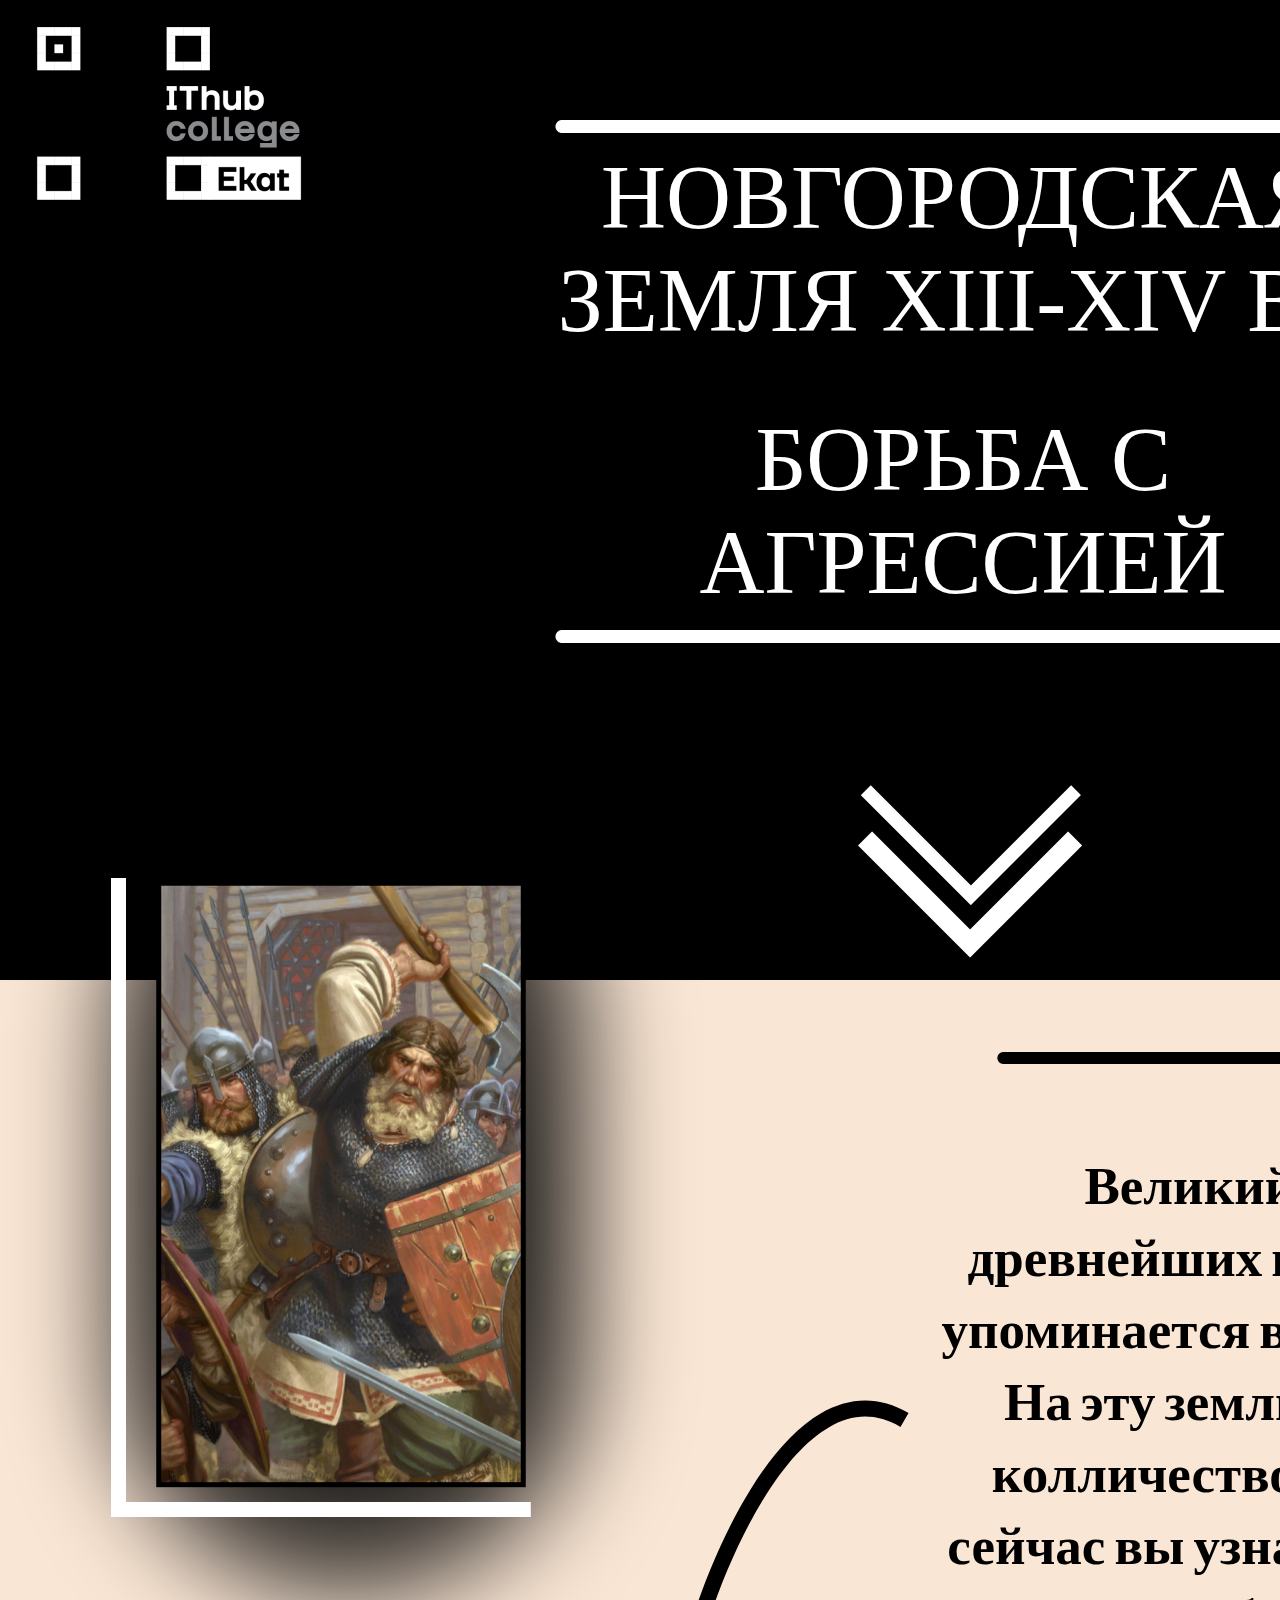
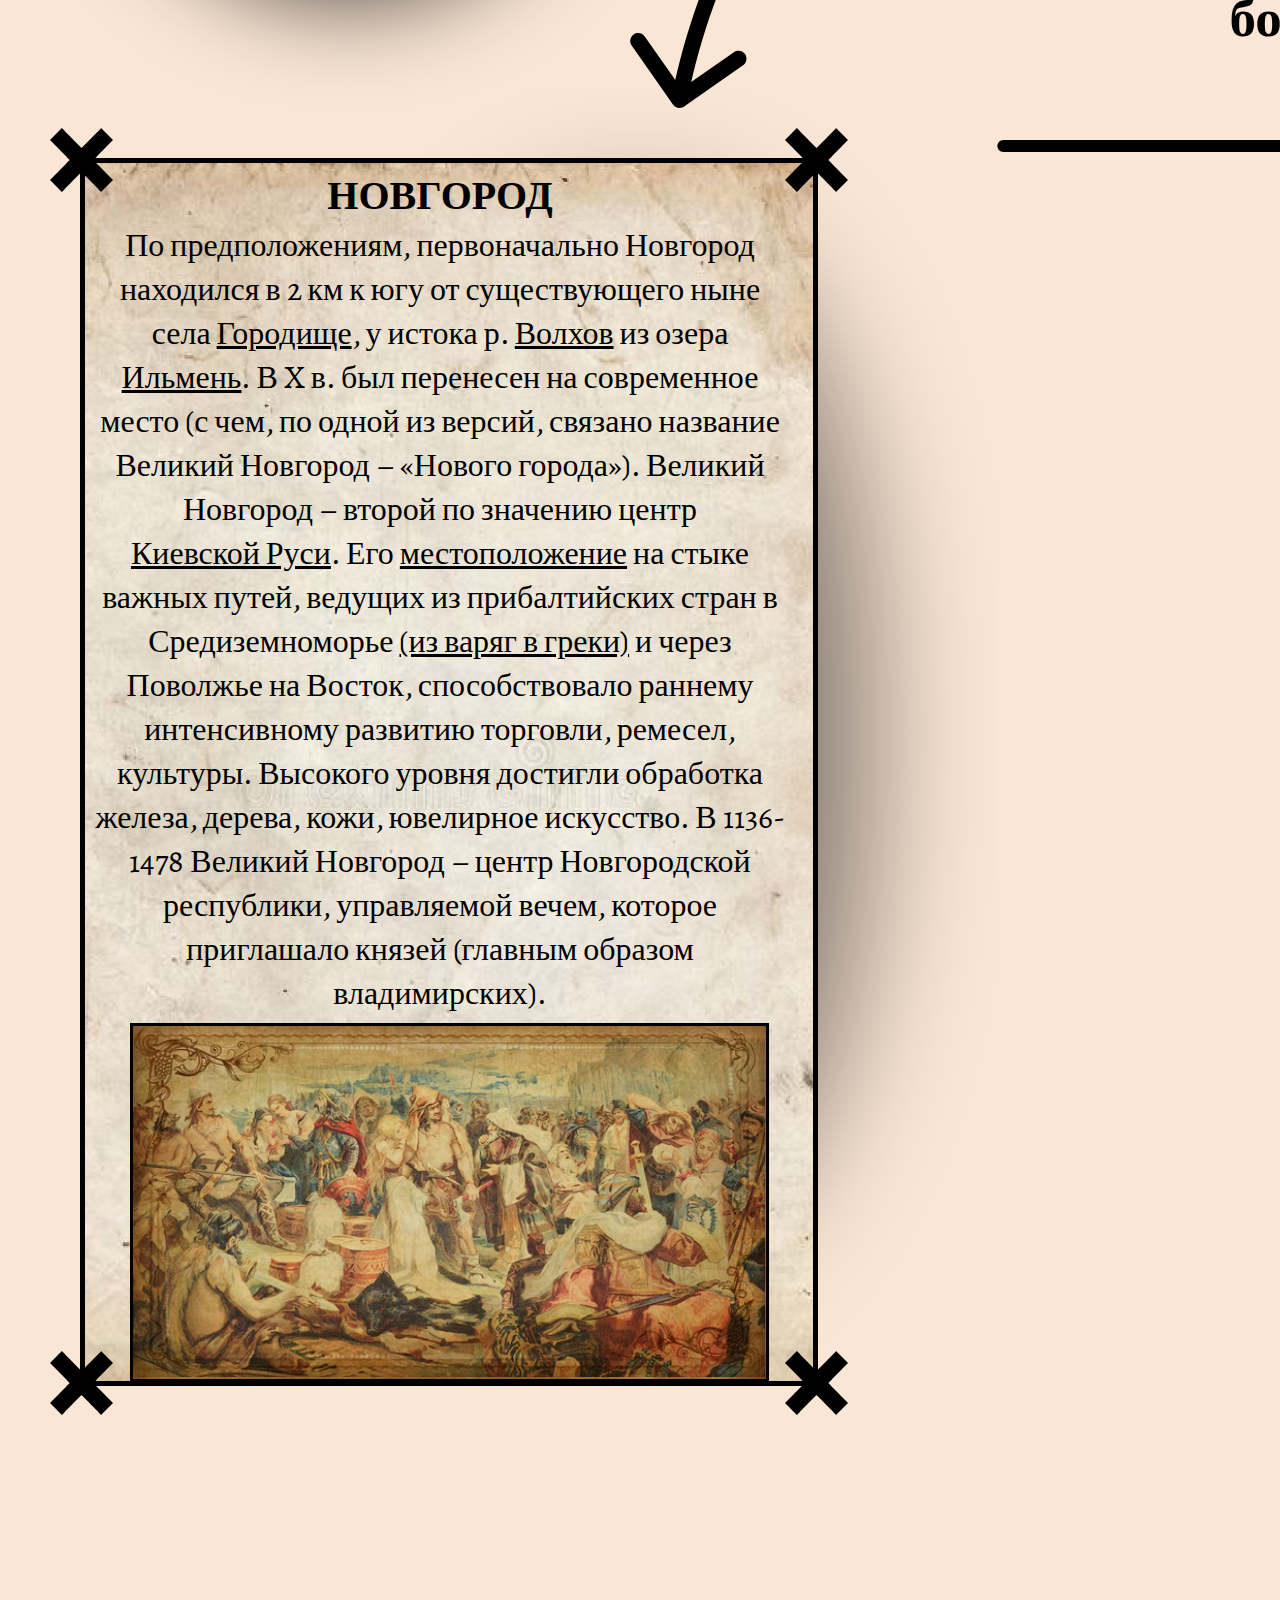
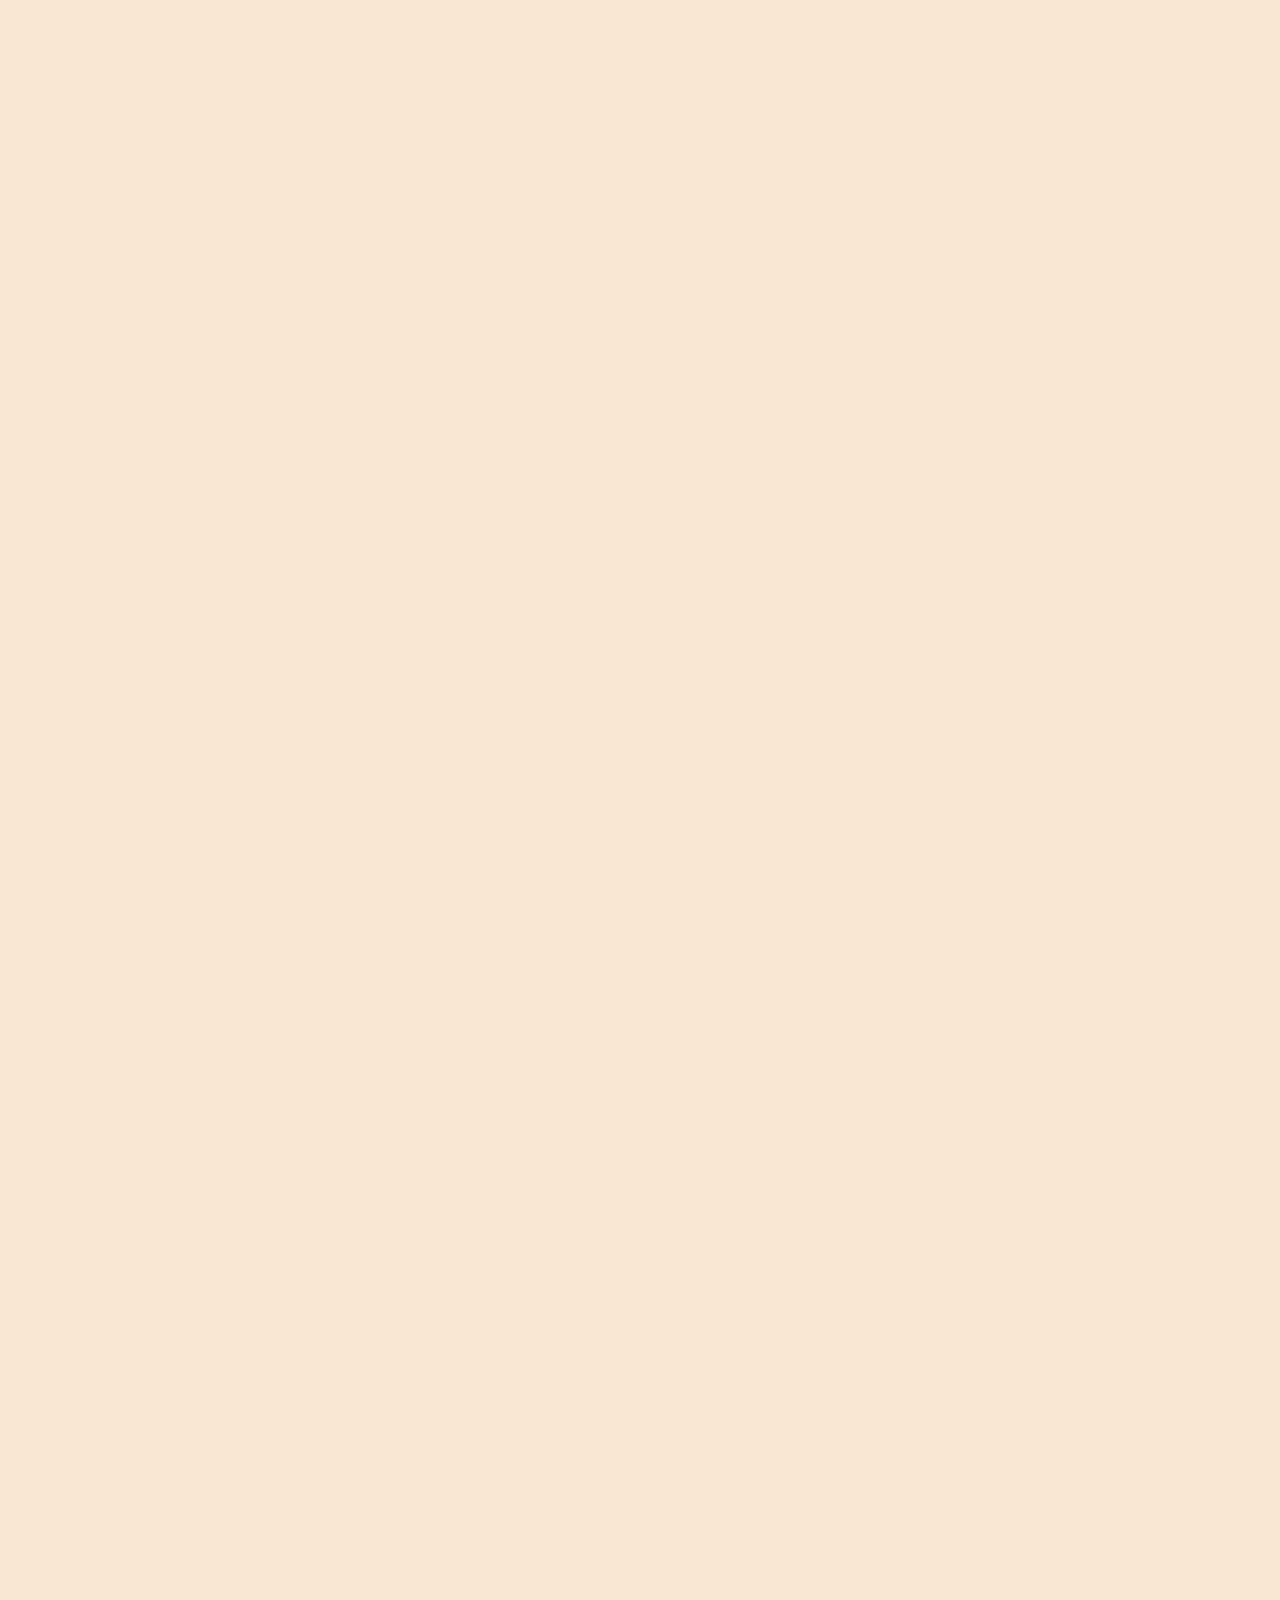
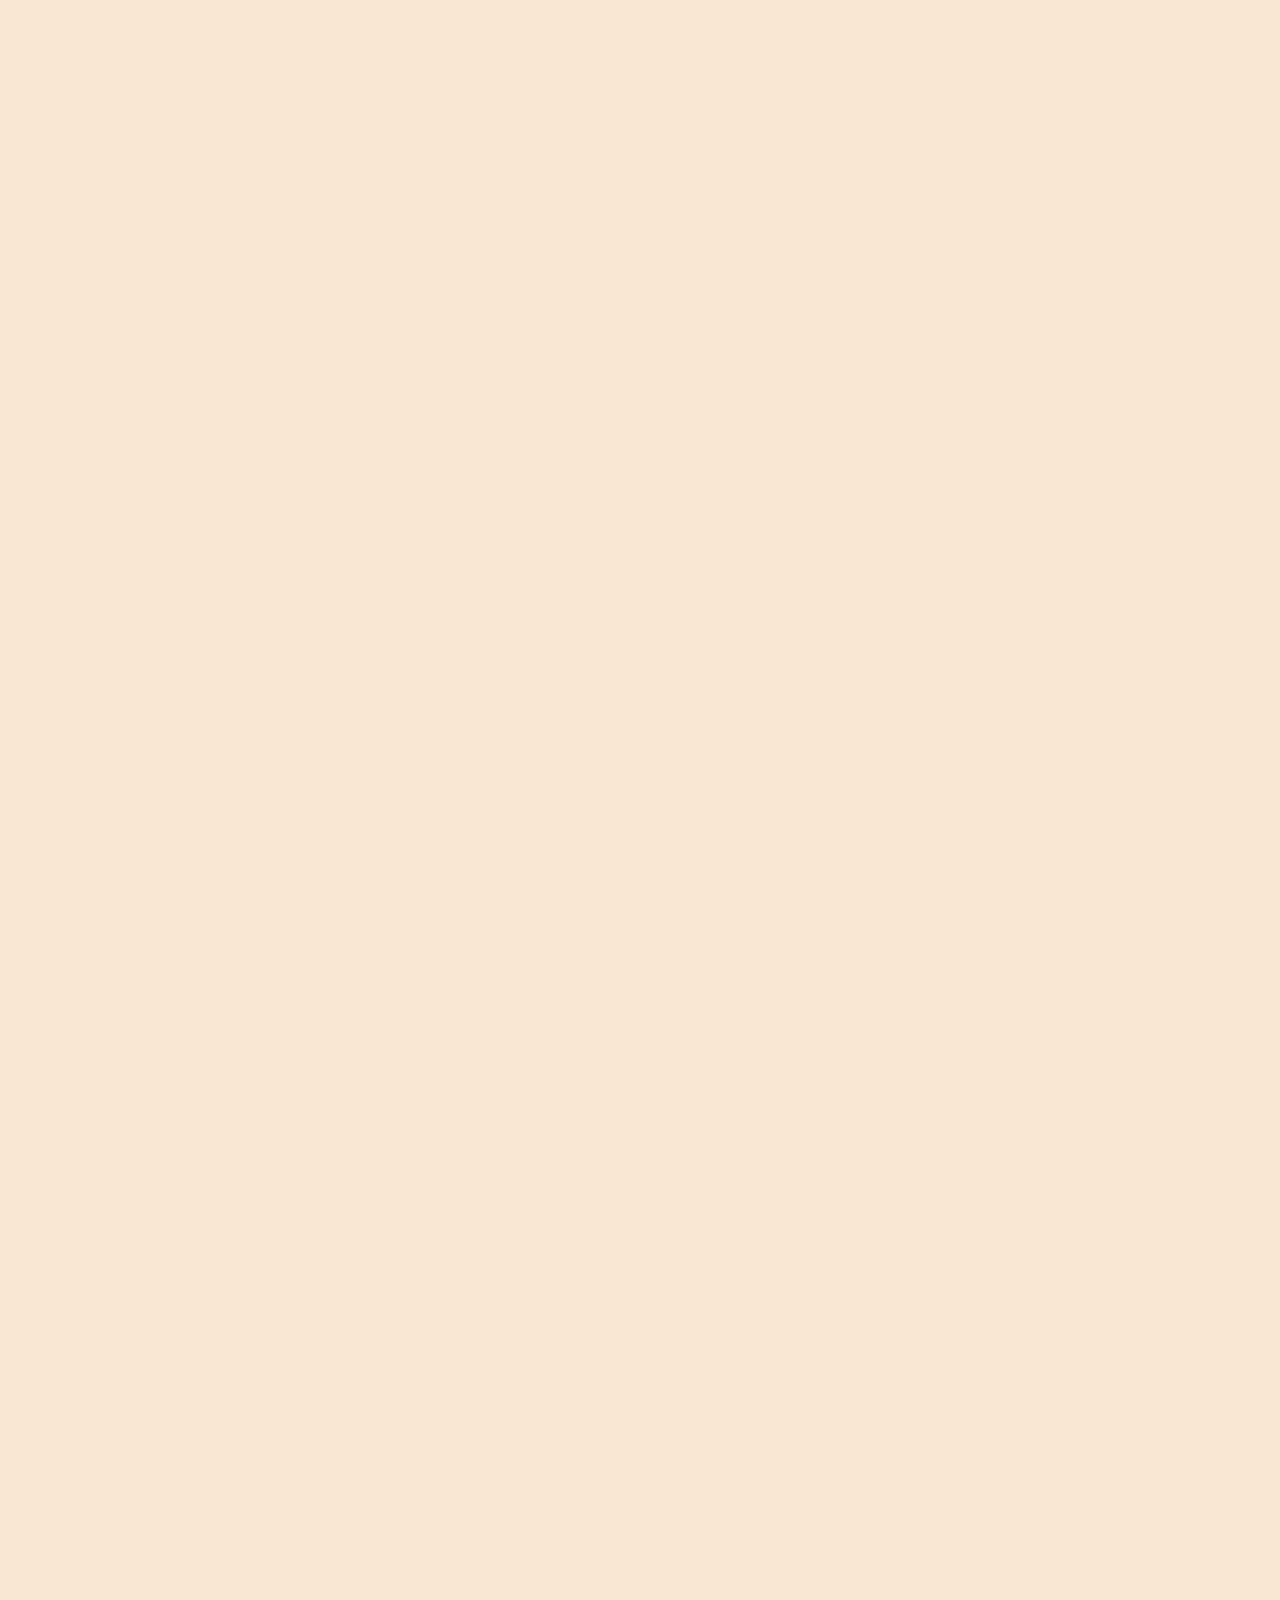
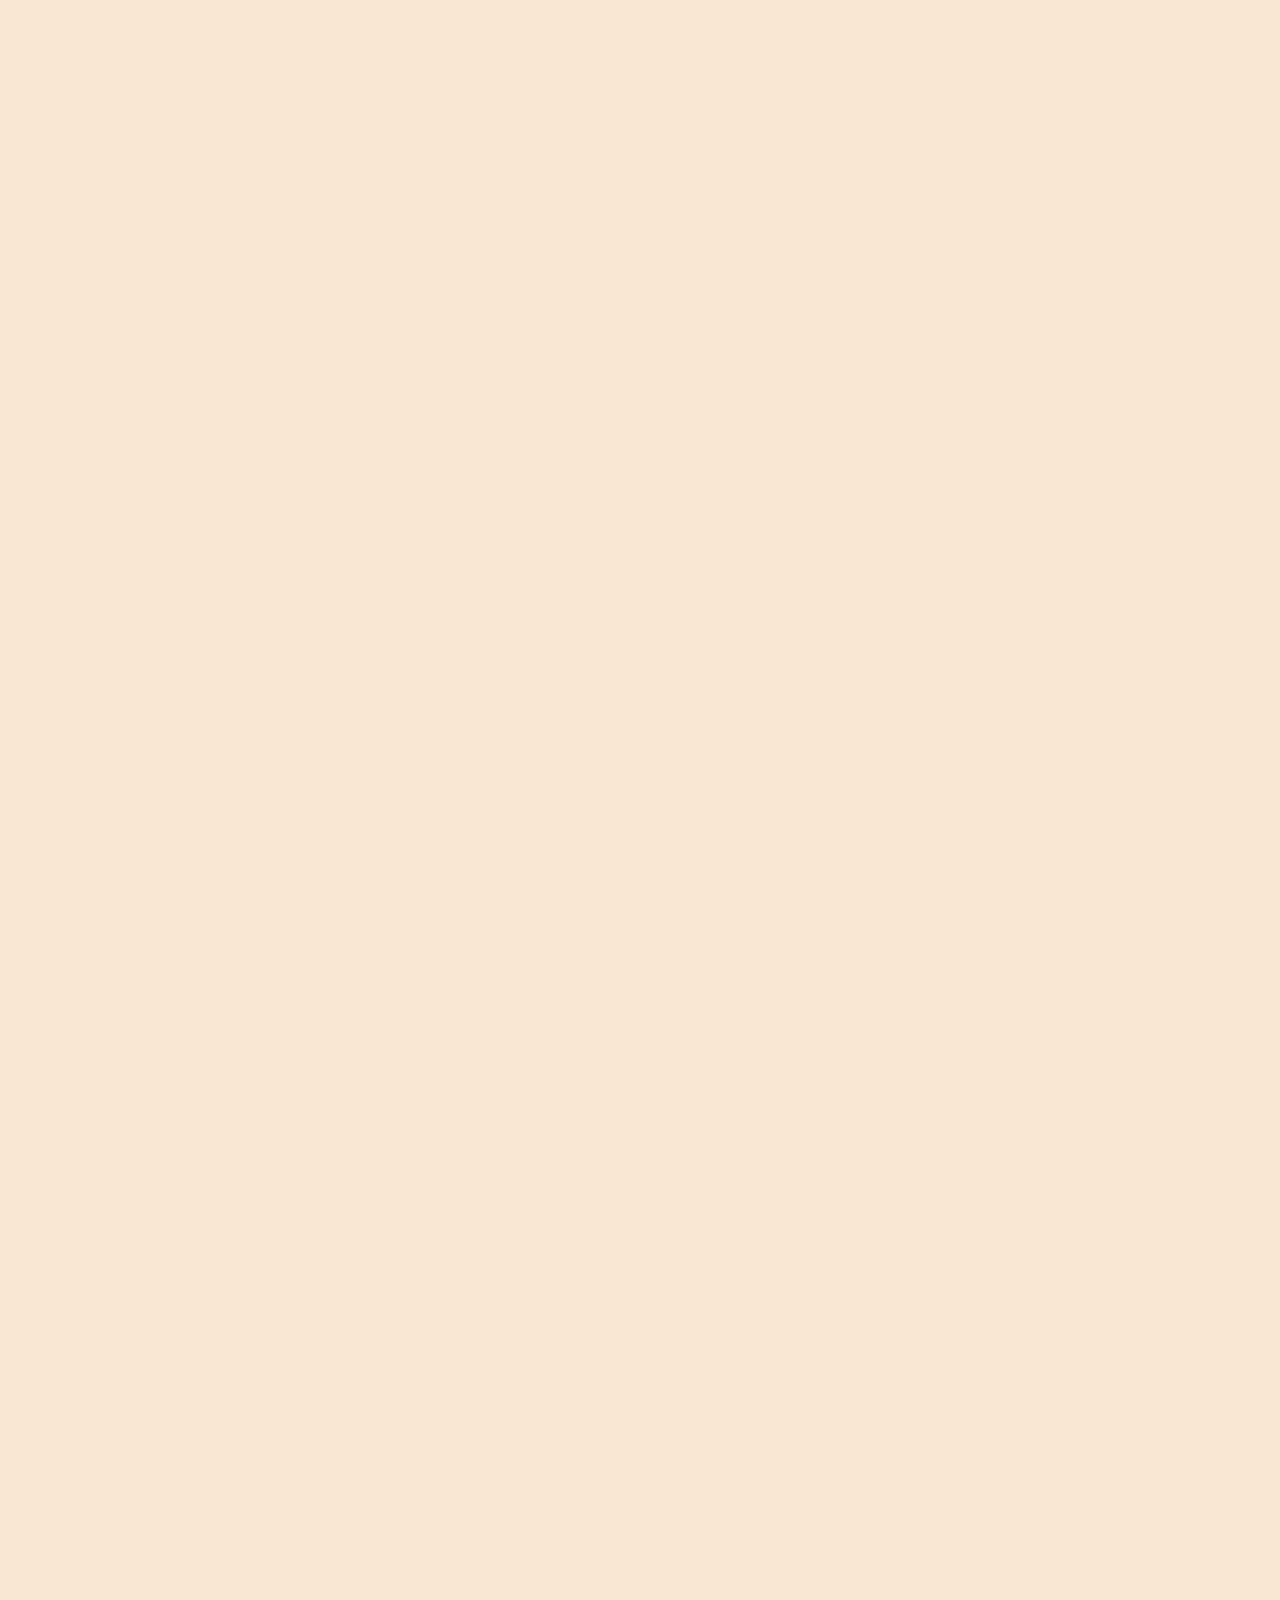
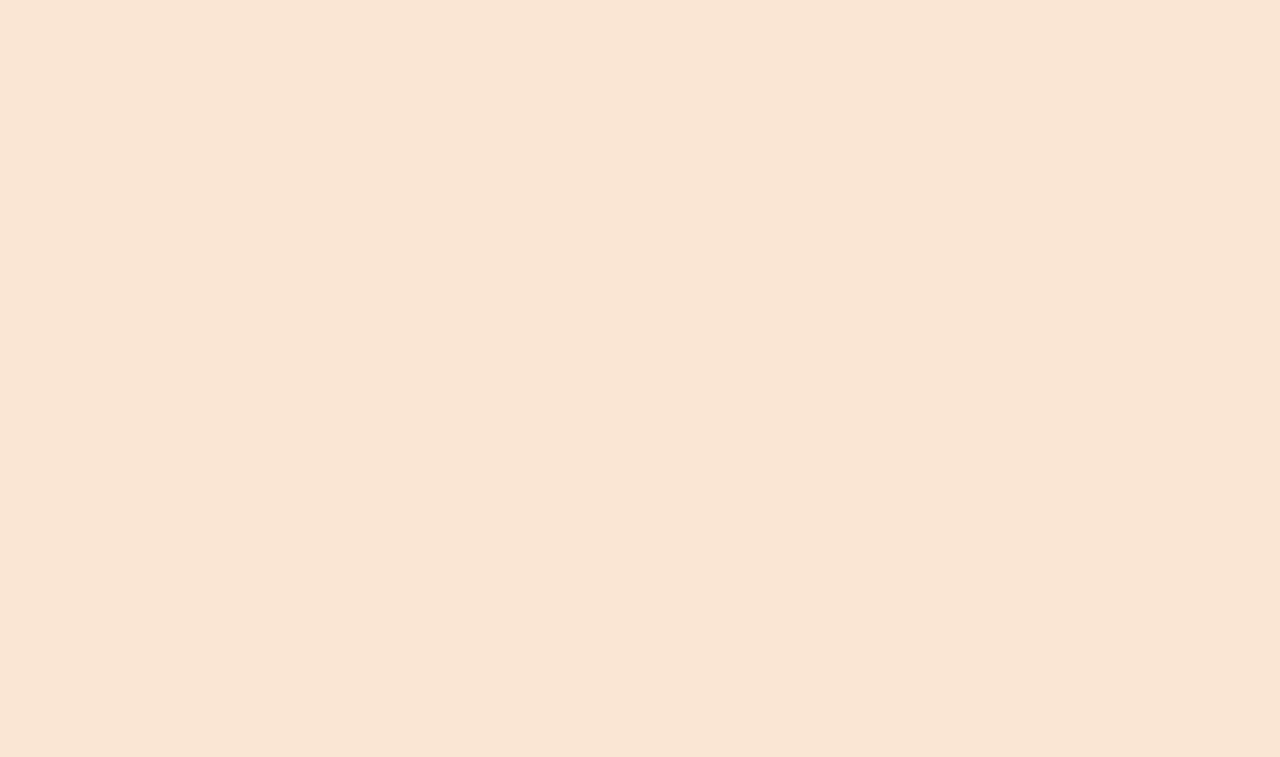
==== commit 56ad80c0: "Block1" ====
--- a/Main/index.html
+++ b/Main/index.html
@@ -80,6 +80,12 @@
 				<img src="/Pictures/image 5.png" alt="" class="img5">
 				<img src="/Pictures/image 6.png" alt="" class="img6">
 			</div>
+			<div class="crosses">
+				<img src="/Pictures/Vector.png" alt="" class="cross1">
+				<img src="/Pictures/Vector.png" alt="" class="cross2">
+				<img src="/Pictures/Vector.png" alt="" class="cross3">
+				<img src="/Pictures/Vector.png" alt="" class="cross4">
+			</div>
 		</div>
 		<!-- Лист 1 конец-->
 	</main>
--- a/Main/style.css
+++ b/Main/style.css
@@ -405,8 +405,8 @@
 
 }
 header .container-1 {
-max-width: 1920px;
-max-height: 980px;
+width: 1920px;
+height: 980px;
 flex-wrap: wrap;
 position: relative;
 }
@@ -619,7 +619,7 @@
 .container-2 .txt {
 	margin-top: 10px;
 	margin-left: 10px;
-	width: 725px;
+	width: 700px;
 	height: 932px;
 	z-index: 1;
 	position: absolute;
@@ -645,4 +645,32 @@
 main a, main a:visited {
 	color: #000;
 	text-decoration: underline;
+}
+.crosses {
+	position: relative;
+
+}
+.crosses .cross1 {
+	position: absolute;
+	z-index: 1;
+	left: -30px;
+	top: -30px;
+}
+.crosses .cross2 {
+	position: absolute;
+	z-index: 1;
+	left: 705px;
+	top: -30px;
+}
+.crosses .cross3 {
+	position: absolute;
+	z-index: 1;
+	left: -30px;
+	top: 1193px;
+}
+.crosses .cross4 {
+	position: absolute;
+	z-index: 1;
+	left: 705px;
+	top: 1193px;
 }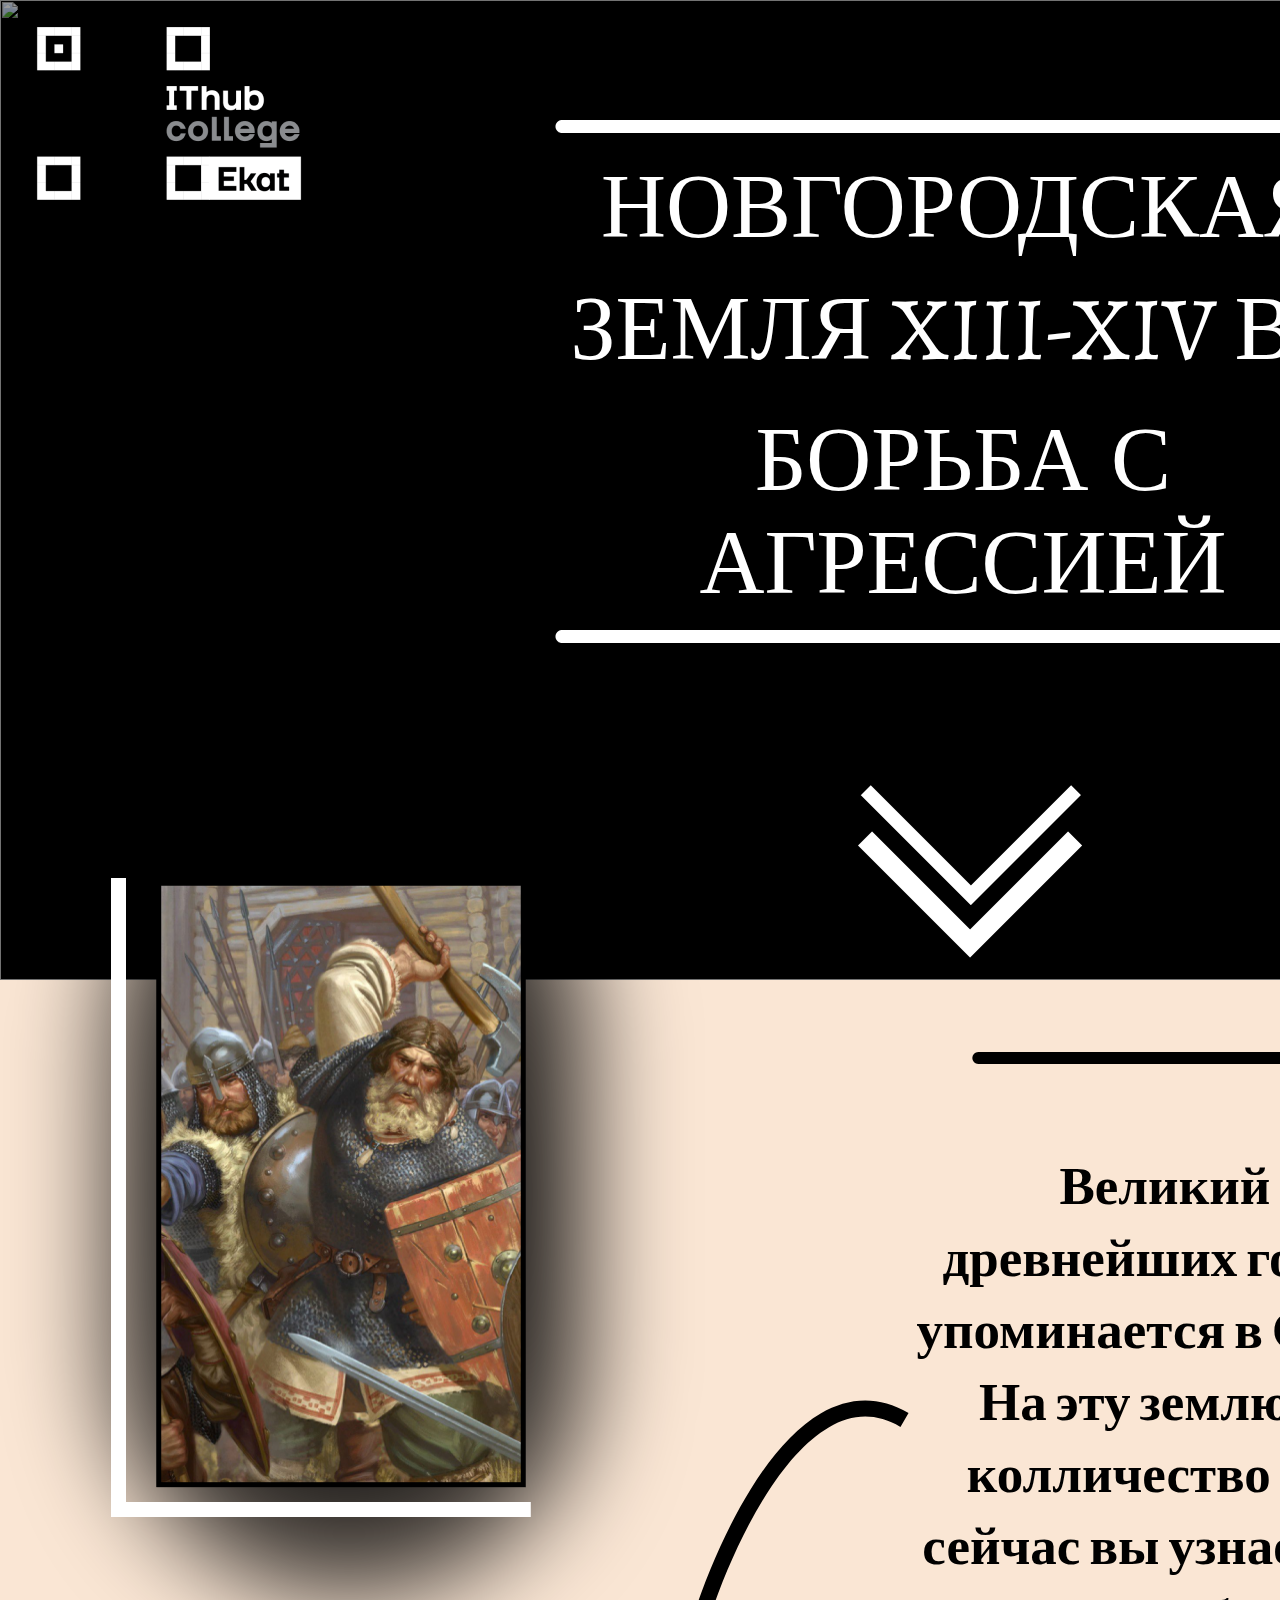
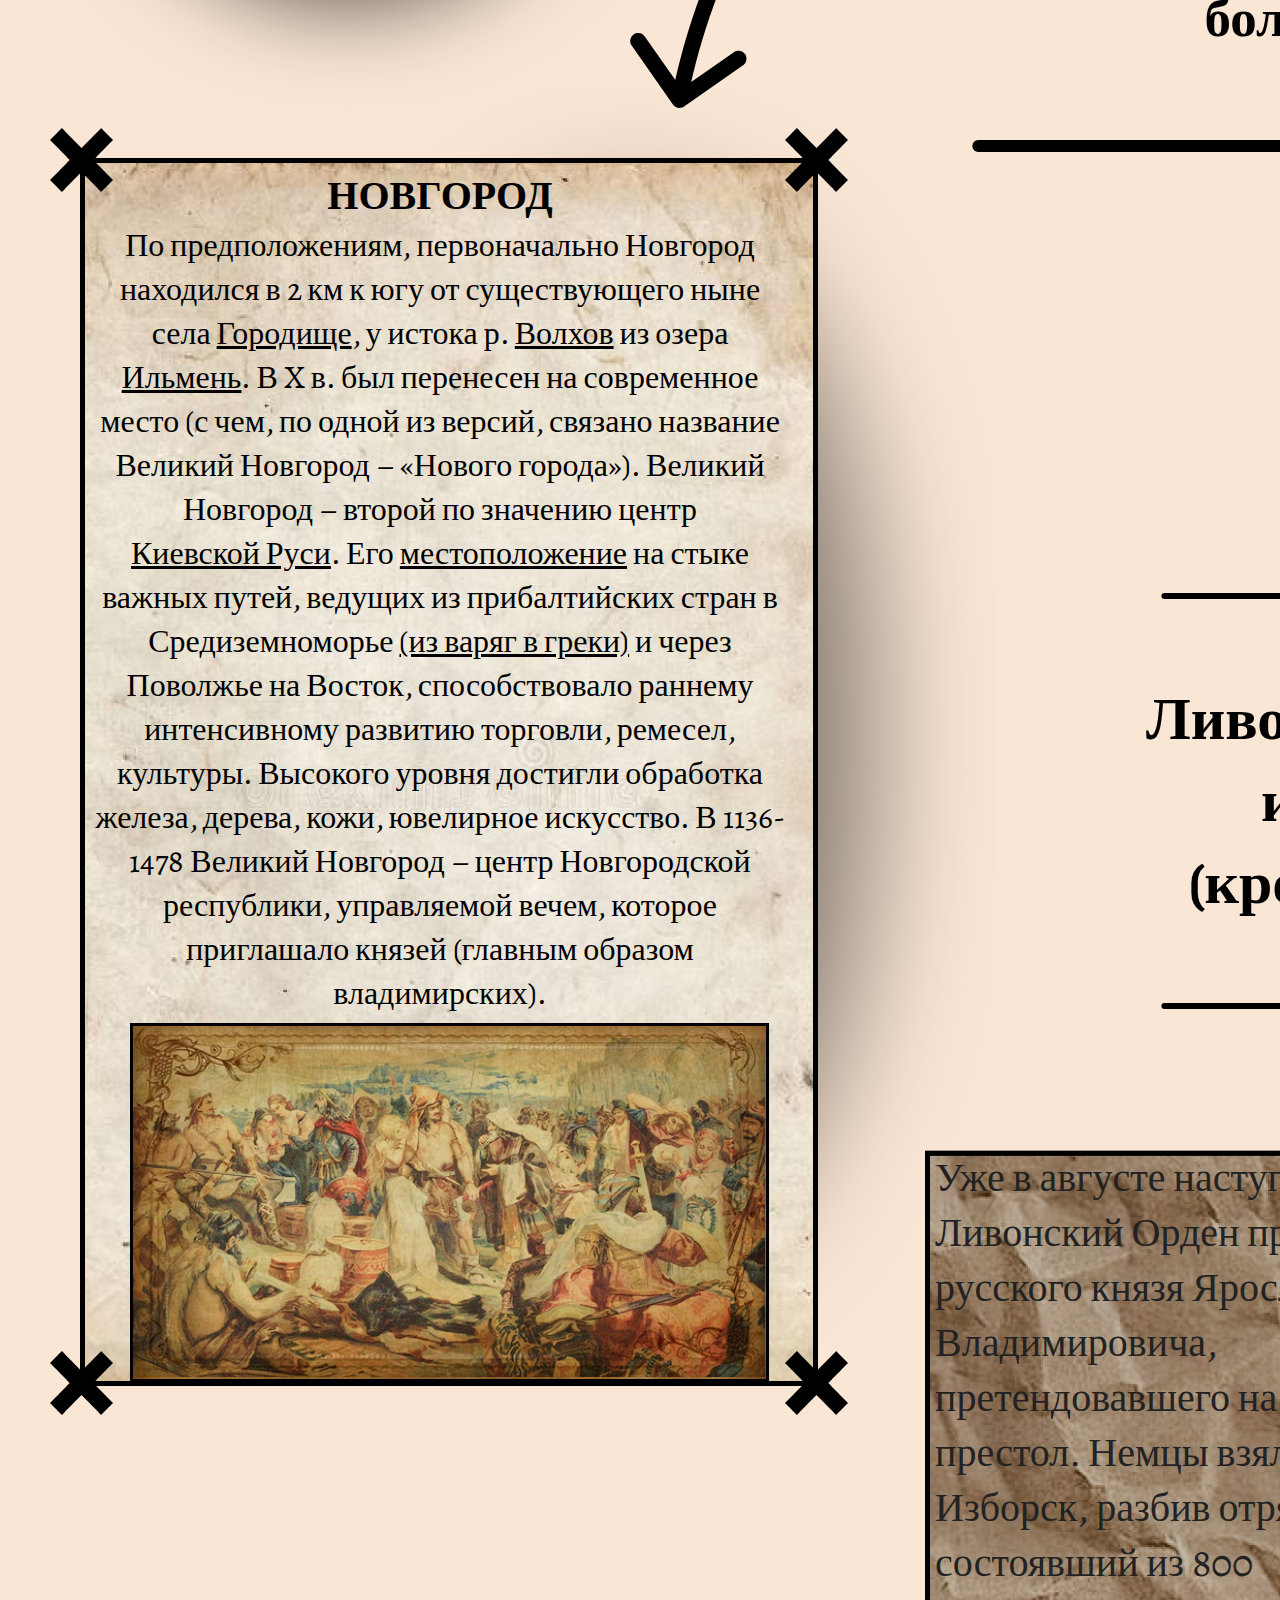
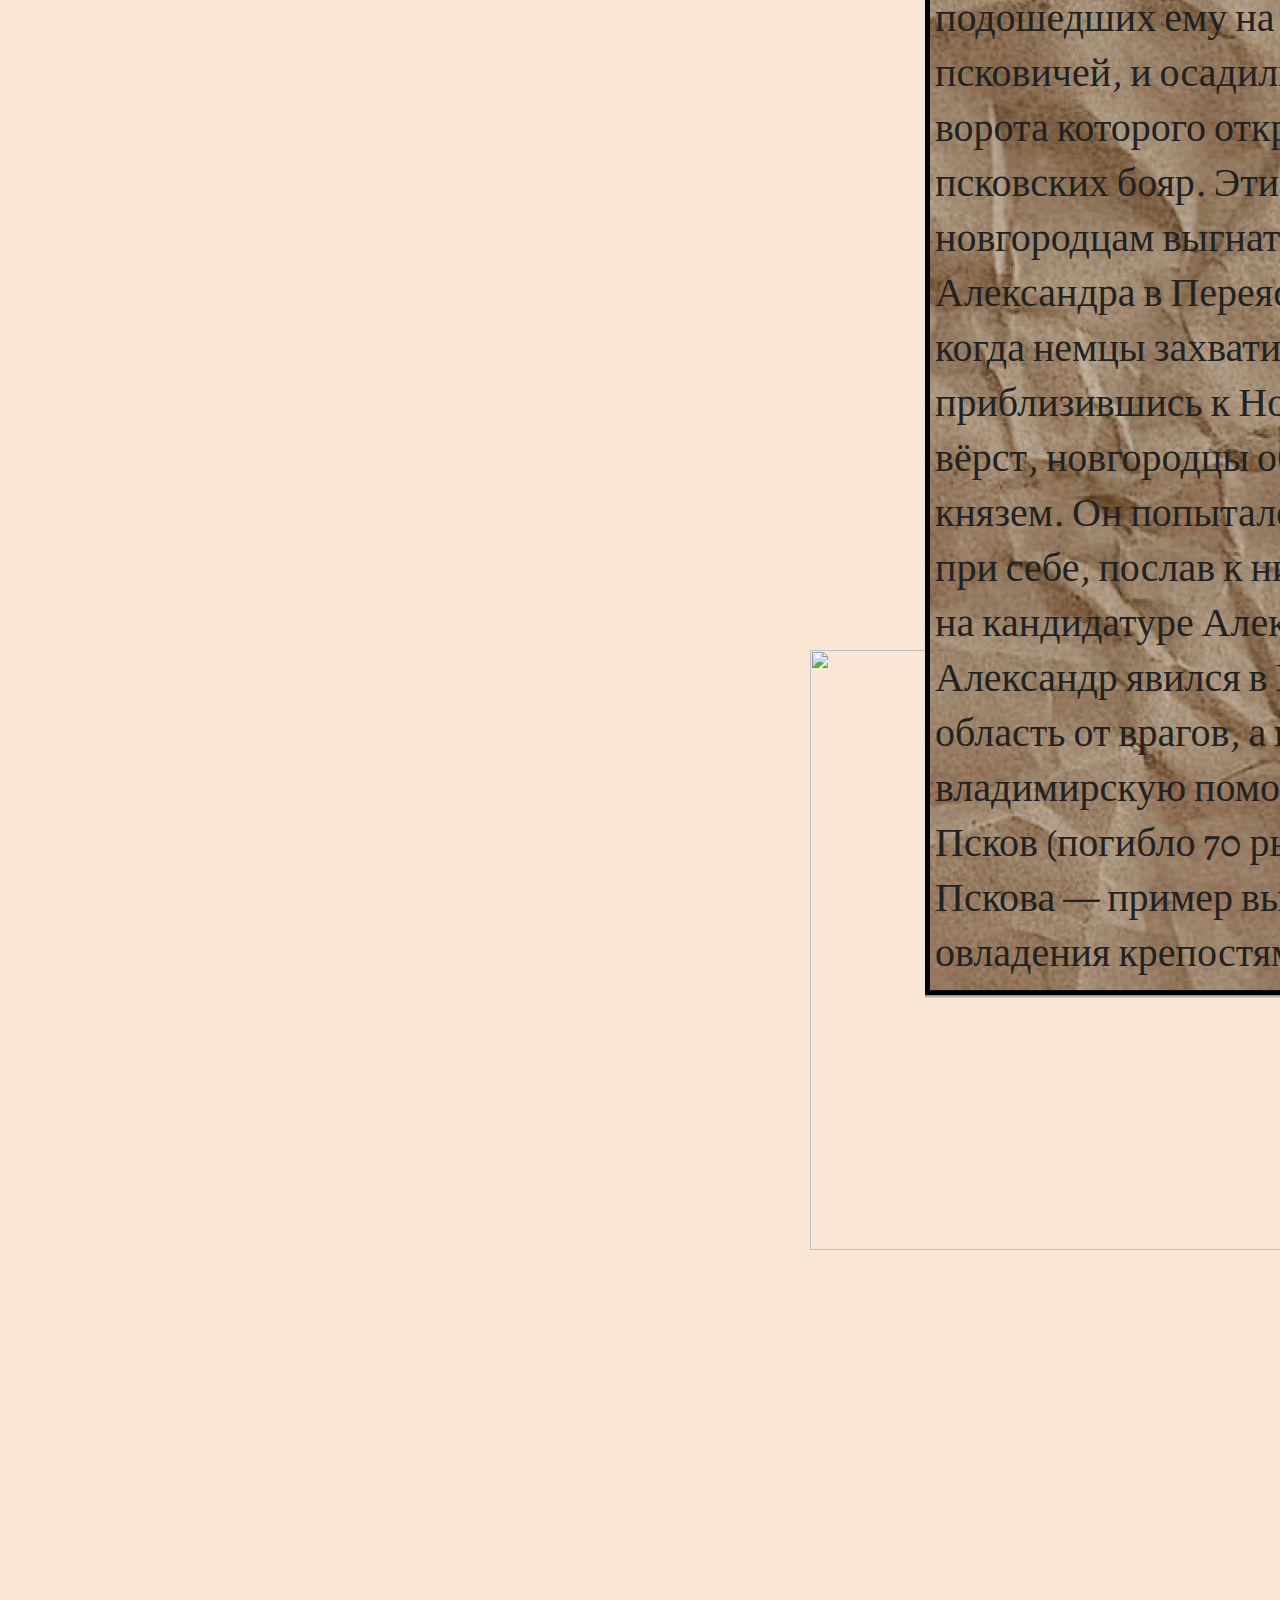
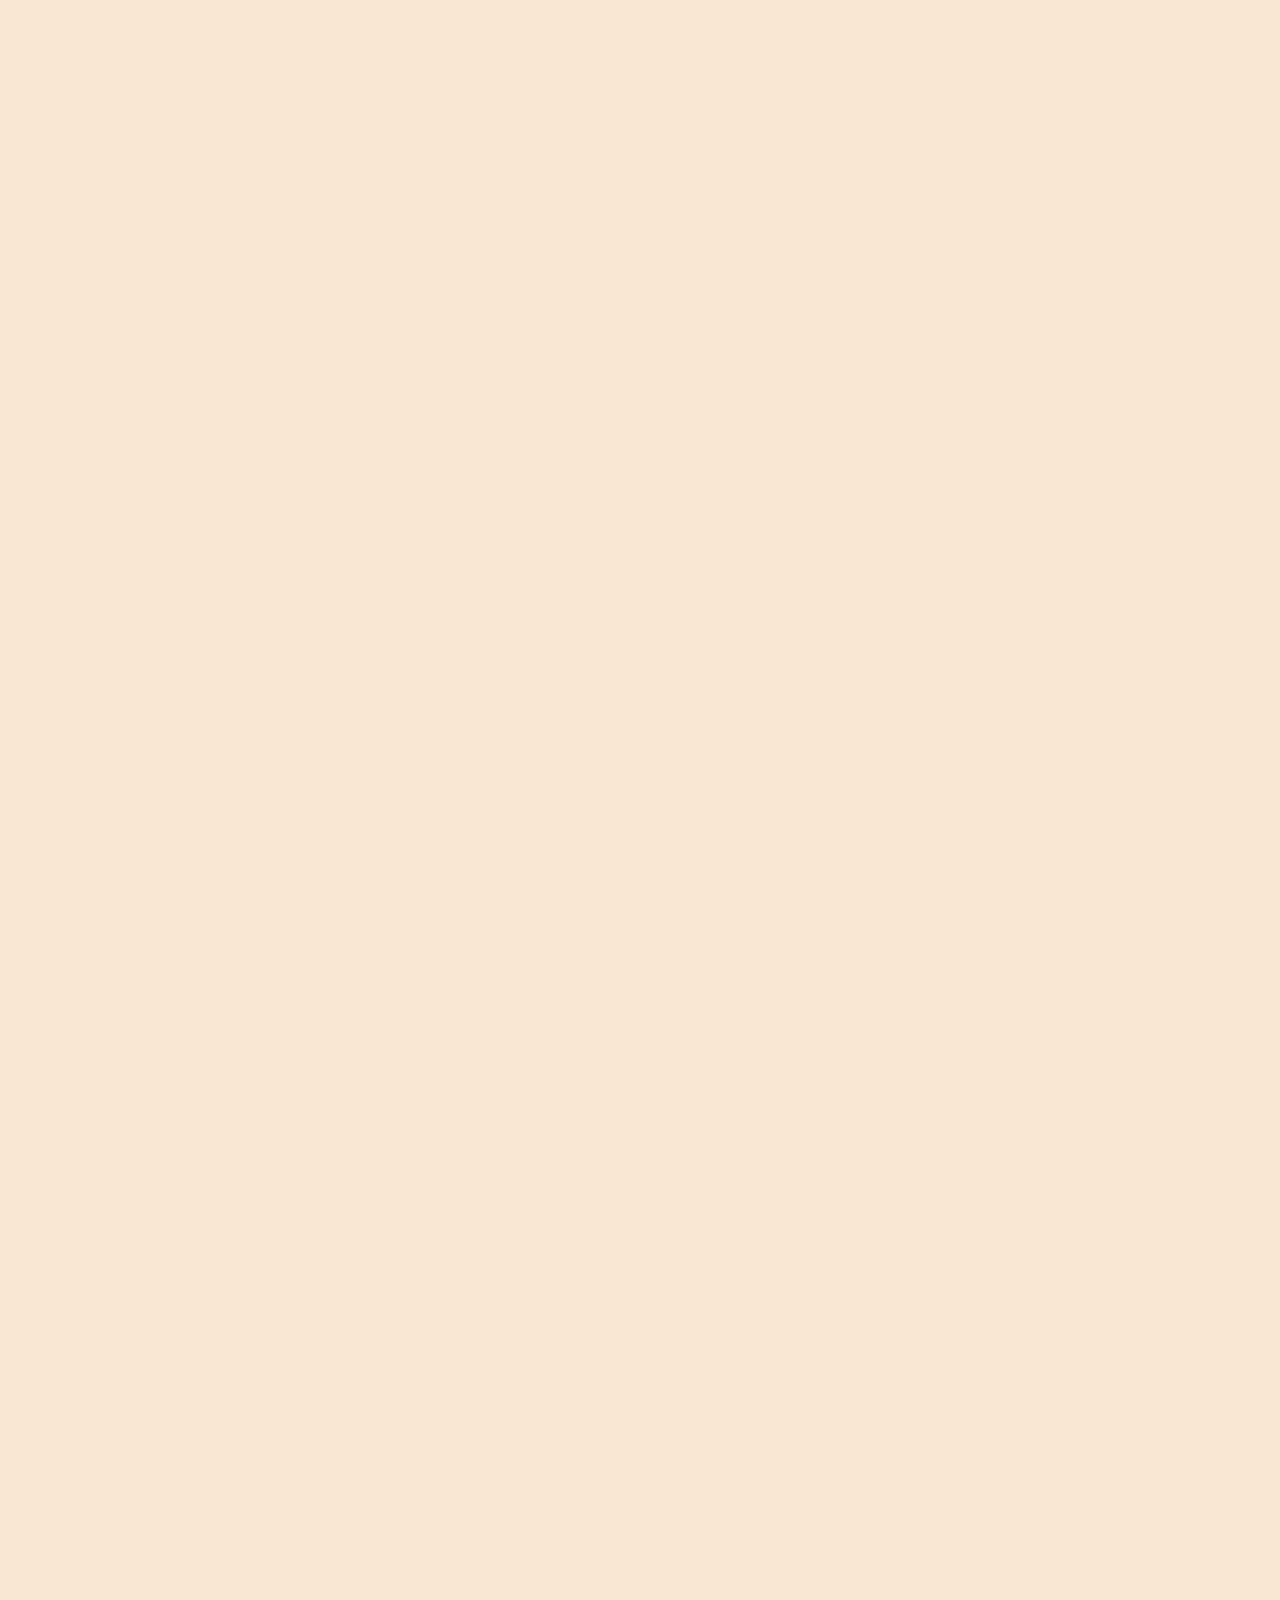
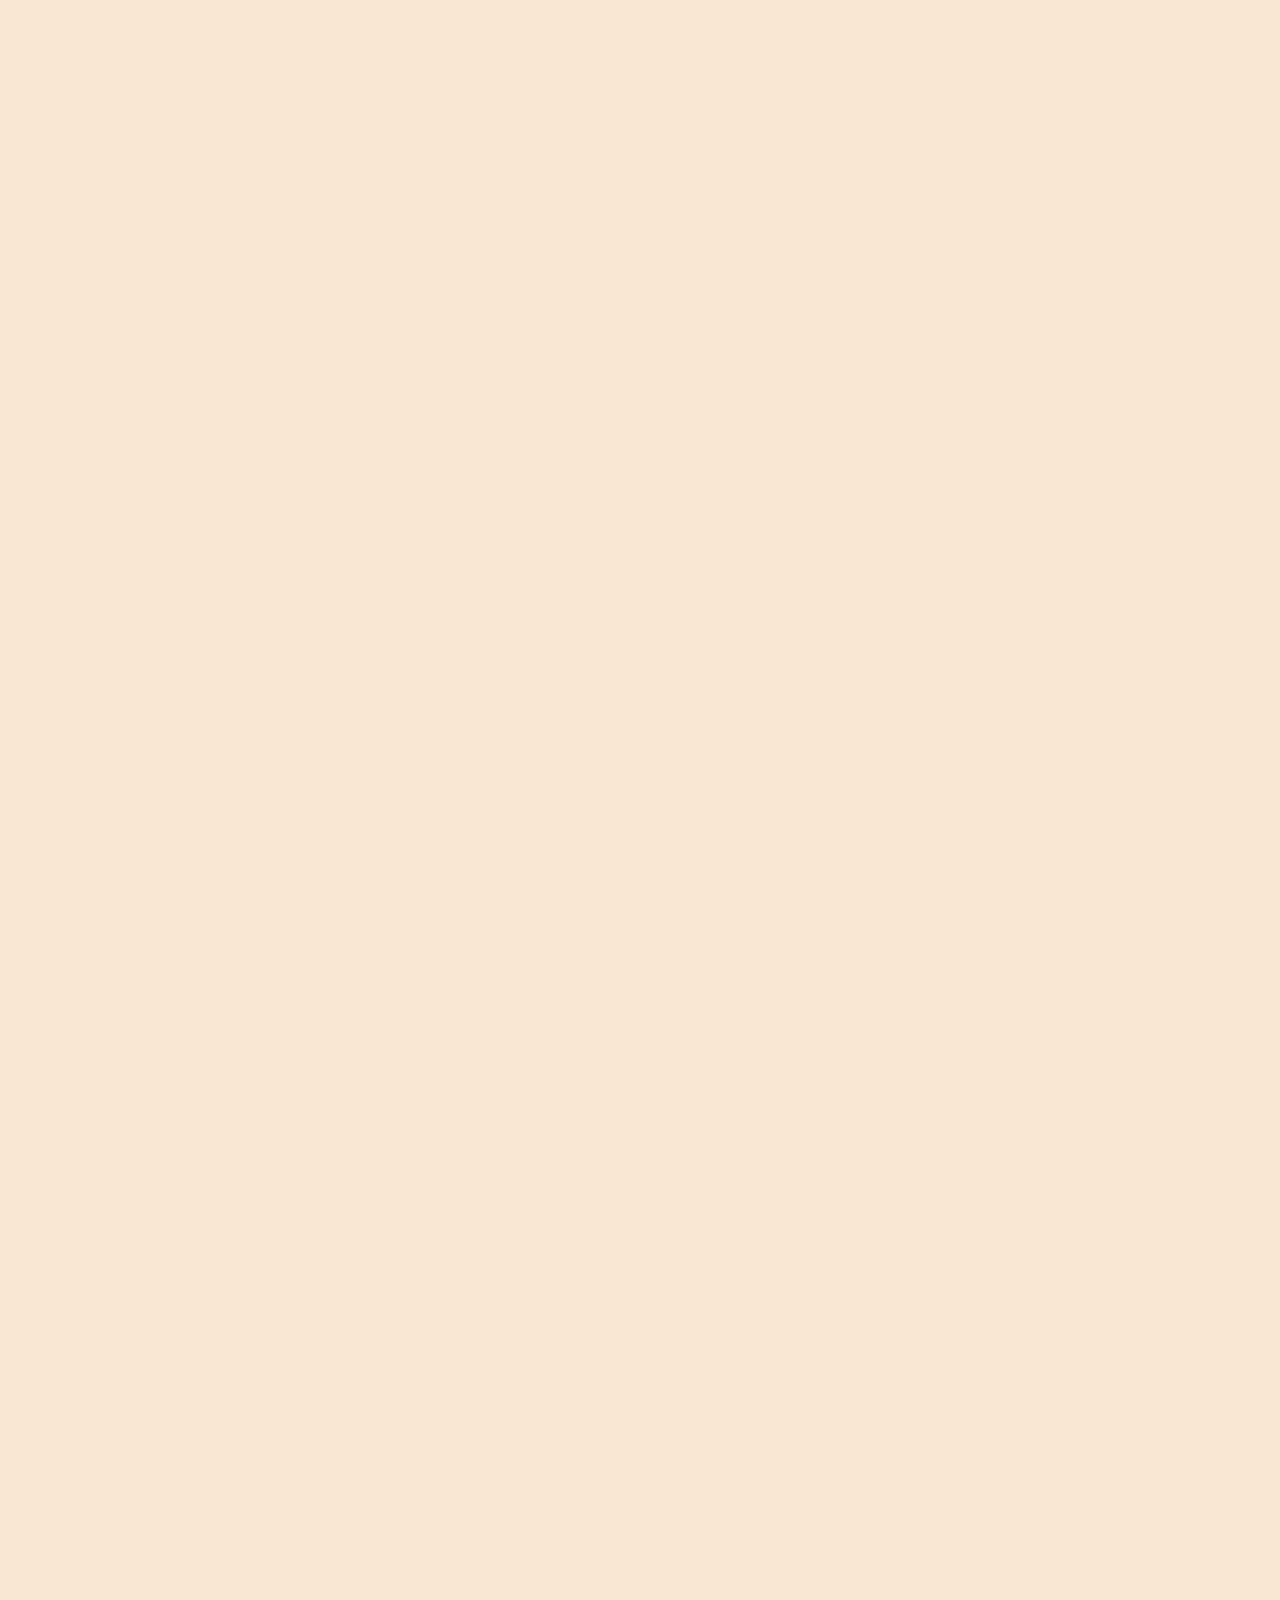
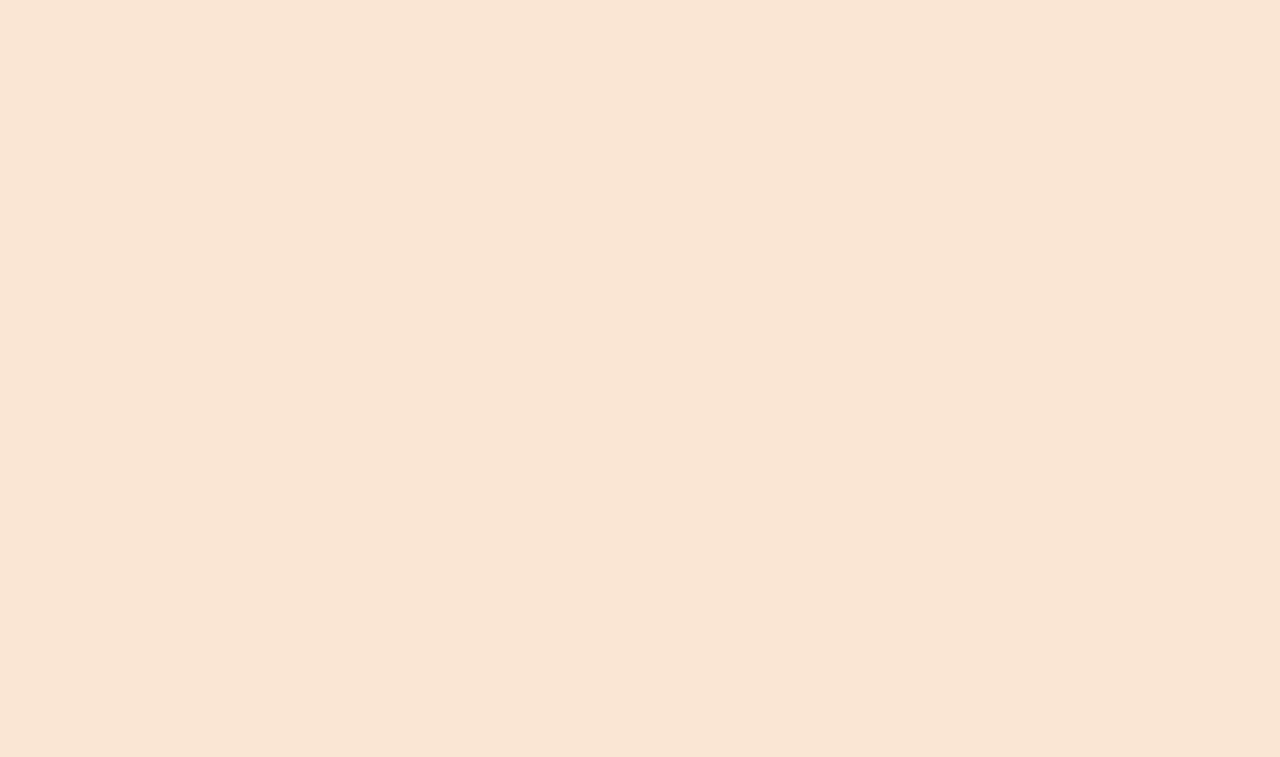
==== commit f3343747: "Block2" ====
--- a/Main/index.html
+++ b/Main/index.html
@@ -76,18 +76,57 @@
 				управляемой вечем, которое приглашало князей
 				(главным образом владимирских).
 			</div>
+		<div class="flex">
 			<div class="container">
 				<img src="/Pictures/image 5.png" alt="" class="img5">
 				<img src="/Pictures/image 6.png" alt="" class="img6">
 			</div>
-			<div class="crosses">
-				<img src="/Pictures/Vector.png" alt="" class="cross1">
-				<img src="/Pictures/Vector.png" alt="" class="cross2">
-				<img src="/Pictures/Vector.png" alt="" class="cross3">
-				<img src="/Pictures/Vector.png" alt="" class="cross4">
+				<div class="crosses">
+					<img src="/Pictures/Vector.png" alt="" class="cross1">
+					<img src="/Pictures/Vector.png" alt="" class="cross2">
+					<img src="/Pictures/Vector.png" alt="" class="cross3">
+					<img src="/Pictures/Vector.png" alt="" class="cross4">
+				</div>
+			</div>
+		<!-- Лист 1 конец-->
+
+		<!-- Info 2 начало -->
+			<div class="container-info2">
+				<div class="txt">Ливонский орден <br> и Немцы <br> (крестоносцы)
+				</div>
+				<div class="wrap">
+					<img src="/Pictures/Line 1.svg" alt="" class="line1">
+					<img src="/Pictures/Line 1.svg" alt="" class="line2">
+				</div>
 			</div>
 		</div>
-		<!-- Лист 1 конец-->
+			<!-- Info2 конец -->
+
+			<!-- list 2 начало -->
+			<div class="container-3">
+				<div class="txt">
+					Уже в августе наступление с юго-запада начал Ливонский Орден при участии <br>
+					русского князя Ярослава <br> Владимировича, <br> претендовавшего  на
+					псковский <br> престол. Немцы взяли <br> Изборск, разбив отряд, <br> состоявший
+					из 800 <br> подошедших ему на помощь <br> псковичей, и осадили Псков, <br> ворота
+					которого открыли их сторонники из псковских бояр. Эти события не
+					помешали новгородцам выгнать зимой 1240-1241 годов Александра в
+					Переяславль-Залесский, и только когда немцы захватили землю вожан и Копорье,
+					приблизившись к Новгороду на расстояние 30 вёрст, новгородцы обратились
+					к Ярославу за князем. Он попытался оставить старшего сына при себе, послав к
+					ним Андрея, но они настояли на кандидатуре Александра. В 1241 году Александр явился в
+					Новгород и очистил его область от врагов, а в 1242 году, дождавшись владимирскую помощь во
+					главе с Андреем, взял Псков (погибло 70 рыцарей). Штурм Копорья и Пскова — пример высокого
+					воинского искусства овладения крепостями.
+					</div>
+				<div class="container">
+					<img src="/Pictures/image 9.png" alt="" class="img9">
+					<img src="/Pictures/image 11.png" alt="" class="img11">
+				</div>
+				<img src="/Pictures/Rectangle 2.png" alt="" class="rectangle">
+				<img src="/Pictures/image 7.png" alt="" class="background">
+				<img src="/Pictures/Ellipse 3.png" alt="" class="shadow">
+			</div>
 	</main>
 	<footer></footer>
 </body>
--- a/Main/style.css
+++ b/Main/style.css
@@ -1,8 +1,3 @@
-/* http://meyerweb.com/eric/tools/css/reset/
-   v2.0-modified | 20110126
-   License: none (public domain)
-*/
-
 html, body, div, span, applet, object, iframe,
 h1, h2, h3, h4, h5, h6, p, blockquote, pre,
 a, abbr, acronym, address, big, cite, code,
@@ -24,12 +19,10 @@
 	vertical-align: baseline;
 }
 
-/* make sure to set some focus styles for accessibility */
 :focus {
     outline: 0;
 }
 
-/* HTML5 display-role reset for older browsers */
 article, aside, details, figcaption, figure,
 footer, header, hgroup, menu, nav, section {
 	display: block;
@@ -76,10 +69,6 @@
     vertical-align: top;
     resize: vertical;
 }
-
-/**
- * Correct `inline-block` display not defined in IE 6/7/8/9 and Firefox 3.
- */
 
 audio,
 canvas,
@@ -90,94 +79,46 @@
     max-width: 100%;
 }
 
-/**
- * Prevent modern browsers from displaying `audio` without controls.
- * Remove excess height in iOS 5 devices.
- */
-
 audio:not([controls]) {
     display: none;
     height: 0;
 }
 
-/**
- * Address styling not present in IE 7/8/9, Firefox 3, and Safari 4.
- * Known issue: no IE 6 support.
- */
-
 [hidden] {
     display: none;
 }
 
-/**
- * 1. Correct text resizing oddly in IE 6/7 when body `font-size` is set using
- *    `em` units.
- * 2. Prevent iOS text size adjust after orientation change, without disabling
- *    user zoom.
- */
-
 html {
-    font-size: 100%; /* 1 */
-}
-
-/**
- * Address `outline` inconsistency between Chrome and other browsers.
- */
+    font-size: 100%;
+}
 
 a:focus {
     outline: thin dotted;
 }
-
-/**
- * Improve readability when focused and also mouse hovered in all browsers.
- */
 
 a:active,
 a:hover {
     outline: 0;
 }
 
-/**
- * 1. Remove border when inside `a` element in IE 6/7/8/9 and Firefox 3.
- * 2. Improve image quality when scaled in IE 7.
- */
-
 img {
     border: 0; /* 1 */
     -ms-interpolation-mode: bicubic; /* 2 */
 }
 
-/**
- * Address margin not present in IE 6/7/8/9, Safari 5, and Opera 11.
- */
-
 figure {
     margin: 0;
 }
 
-/**
- * Correct margin displayed oddly in IE 6/7.
- */
-
 form {
     margin: 0;
 }
-
-/**
- * Define consistent border, margin, and padding.
- */
 
 fieldset {
     border: 1px solid #c0c0c0;
     margin: 0 2px;
     padding: 0.35em 0.625em 0.75em;
 }
-
-/**
- * 1. Correct color not being inherited in IE 6/7/8/9.
- * 2. Correct text not wrapping in Firefox 3.
- * 3. Correct alignment displayed oddly in IE 6/7.
- */
 
 legend {
     border: 0; /* 1 */
@@ -185,13 +126,6 @@
     white-space: normal; /* 2 */
     margin-left: -7px; /* 3 */
 }
-
-/**
- * 1. Correct font size not being inherited in all browsers.
- * 2. Address margins set differently in IE 6/7, Firefox 3+, Safari 5,
-*    and Chrome.
- * 3. Improve appearance and consistency in all browsers.
- */
 
 button,
 input,
@@ -203,37 +137,15 @@
     vertical-align: middle; /* 3 */
 }
 
-/**
- * Address Firefox 3+ setting `line-height` on `input` using `!important` in
- * the UA stylesheet.
- */
-
 button,
 input {
     line-height: normal;
 }
 
-/**
- * Address inconsistent `text-transform` inheritance for `button` and `select`.
- * All other form control elements do not inherit `text-transform` values.
- * Correct `button` style inheritance in Chrome, Safari 5+, and IE 6+.
- * Correct `select` style inheritance in Firefox 4+ and Opera.
- */
-
 button,
 select {
     text-transform: none;
 }
-
-/**
- * 1. Avoid the WebKit bug in Android 4.0.* where (2) destroys native `audio`
- *    and `video` controls.
- * 2. Correct inability to style clickable `input` types in iOS.
- * 3. Improve usability and consistency of cursor style between image-type
- *    `input` and others.
- * 4. Remove inner spacing in IE 7 without affecting normal text inputs.
- *    Known issue: inner spacing remains in IE 6.
- */
 
 button,
 html input[type="button"], /* 1 */
@@ -243,21 +155,10 @@
     overflow: visible;  /* 4 */
 }
 
-/**
- * Re-set default cursor for disabled elements.
- */
-
 button[disabled],
 html input[disabled] {
     cursor: default;
 }
-
-/**
- * 1. Address box sizing set to content-box in IE 8/9.
- * 2. Remove excess padding in IE 8/9.
- * 3. Remove excess padding in IE 7.
- *    Known issue: excess padding remains in IE 6.
- */
 
 input[type="checkbox"],
 input[type="radio"] {
@@ -267,31 +168,16 @@
     width: 13px; /* 3 */
 }
 
-/**
- * 1. Address `appearance` set to `searchfield` in Safari 5 and Chrome.
- * 2. Address `box-sizing` set to `border-box` in Safari 5 and Chrome
- *    (include `-moz` to future-proof).
- */
-
 input[type="search"] {
     -moz-box-sizing: content-box;
     -webkit-box-sizing: content-box; /* 2 */
     box-sizing: content-box;
 }
 
-/**
- * Remove inner padding and search cancel button in Safari 5 and Chrome
- * on OS X.
- */
-
 input[type="search"]::-webkit-search-cancel-button,
 input[type="search"]::-webkit-search-decoration {
     -webkit-appearance: none;
 }
-
-/**
- * Remove inner padding and border in Firefox 3+.
- */
 
 button::-moz-focus-inner,
 input::-moz-focus-inner {
@@ -299,19 +185,10 @@
     padding: 0;
 }
 
-/**
- * 1. Remove default vertical scrollbar in IE 6/7/8/9.
- * 2. Improve readability and alignment in all browsers.
- */
-
 textarea {
     overflow: auto; /* 1 */
     vertical-align: top; /* 2 */
 }
-
-/**
- * Remove most spacing between table cells.
- */
 
 table {
     border-collapse: collapse;
@@ -325,7 +202,6 @@
 textarea {
     color: #222;
 }
-
 
 ::-moz-selection {
     background: #b3d4fc;
@@ -382,42 +258,50 @@
   font-weight: 700;
   src: url('../Fonts/alegreya-sc-v25-latin-700.woff2') format('woff2'); /* Chrome 36+, Opera 23+, Firefox 39+, Safari 12+, iOS 10+ */
 }
+
 html {
 	box-sizing: border-box;
 }
+
 *, ::after, ::before {
 	box-sizing: border-box;
 }
+
 * {
 	font-family: 'Alegreya SC';
 }
+
 header {
-	max-width: 1920px;
-	max-height: 980px;
+	width: 1920px;
+	height: 980px;
 	background-color: #000;
 }
+
 main {
-	max-width: 1920px;
+	width: 1920px;
 	height: 7777px;
 	flex-wrap: wrap;
 	position: relative;
 	background-color: rgba(249, 226, 204, 0.85)
-
-}
+}
+
 header .container-1 {
 width: 1920px;
 height: 980px;
 flex-wrap: wrap;
 position: relative;
 }
+
 .header-logo {
 	right: 1600px;
 	top: 0px;
 	position: absolute;
 	z-index: 1;
 }
+
 .header-txt-1 {
 	width: 815px;
+  font-family: 'Alegreya SC';
 	color: #FFF;
 	text-align: center;
 	font-size: 90px;
@@ -429,6 +313,7 @@
 	top: 146px;
 	z-index: 1;
 }
+
 .header-txt-2 {
 	width: 590px;
 	color: #FFF;
@@ -442,35 +327,40 @@
 	top: 408px;
 	z-index: 1;
 }
+
 .header-line-1 {
-	max-width: 815px;
+	width: 815px;
 	position: absolute;
 	top: 120px;
 	left: 555px;
 	z-index: 1;
 }
+
 .header-line-2 {
-	max-width: 815px;
+	width: 815px;
 	position: absolute;
 	top: 630px;
 	left: 555px;
 	z-index: 1;
 }
+
 .header-ticks {
 	position: absolute;
 	top: 785px;
 	left: 857px;
 	z-index: 1;
 }
+
 .header-background {
 	position: relative;
-	max-width: 1920px;
-	max-height: 980px;
+	width: 1920px;
+	height: 980px;
 	opacity: 0.6;
 }
+
 .header-list {
-	max-width: 468px;
-	max-height: 37px;
+	width: 468px;
+	height: 37px;
 	bottom: 941px;
 	position: absolute;
 	display: flex;
@@ -478,6 +368,7 @@
 	left: 1436px;
 	top: 5px;
 }
+
 .header-item {
 	font-size: 32px;
 	font-style: normal;
@@ -486,21 +377,26 @@
 	margin-right: 30px;
 	color: #000;
 }
+
 .header-item:last-child {
 	margin-right: 0px;
 }
+
 .header-link {
 	display: inline-block;
 	transition: transform 0.1s ease-in-out
 }
+
 .header-link:hover, .header-link:focus, .header-link:active{
 	color: black;
 	transform: scale(1.1);
 }
+
 header a, header a:visited {
 	color: white;
 	text-decoration: none;
 }
+
 main .container-1 {
 width: 476px;
 height: 800px;
@@ -508,6 +404,7 @@
 left: 111px;
 position: relative;
 }
+
 main .shadow-1 {
 	width: 476px;
 	height: 800px;
@@ -516,6 +413,7 @@
 	filter: blur(50px);
 	position: absolute;
 }
+
 .transition-img {
 	width: 370px;
 	height: 608px;
@@ -524,29 +422,33 @@
 	left: 45px;
 	top: 85px;
 }
+
 .line3 {
-	max-width: 15px;
-	max-height: 638px;
+	width: 15px;
+	height: 638px;
 	position: absolute;
 	z-index: 1;
 	top: 83px;
 	left: 0px;
 }
+
 .line4 {
 	position: absolute;
-	max-width: 420px;
+	width: 420px;
 	z-index: 1;
 	top: 707px;
 	left: 0px;
 }
+
 .container-info1 {
 	width: 965px;
 	height: 665px;
 	position: absolute;
 	flex-wrap: wrap;
 	top: 170px;
-	left: 935px;
-}
+	left: 910px;
+}
+
 .container-info1 .txt {
 	color: #000;
 	width: 963px;
@@ -556,23 +458,27 @@
 	font-weight: 700;
 	line-height: normal;
 }
+
 .container-info1 .line1 {
 	width: 845px;
 	position: absolute;
 	top: -98px;
 	left: 62px;
 }
+
 .container-info1 .line2 {
 	width: 845px;
 	position: absolute;
 	top: 590px;
 	left: 62px;
 }
+
 .arrow1 {
 	position: relative;
 	left: 630px;
 	bottom: 380px;
 }
+
 .container-2 {
 	position: relative;
 	width: 854px;
@@ -580,12 +486,14 @@
 	top: -330px;
 	left: 80px;
 }
+
 .block1 {
 	position: absolute;
 	width: 738px;
 	height: 1228px;
 	z-index: 1;
 }
+
 .container-2 .shadow {
 	position: absolute;
 	width: 794px;
@@ -593,20 +501,22 @@
 	left: 160px;
 	top: -70px;
 }
+
 .container-2 .container {
 	z-index: 1;
 	position: absolute;
 	width: 639px;
 	height: 359px;
-	background-color: black;
 	top: 865px;
 	left: 50px;
 }
+
 .img5 {
 	position: absolute;
 	width: 639px;
 	height: 359px;
 }
+
 .img6 {
 	z-index: 1;
 	position: absolute;
@@ -616,6 +526,7 @@
 	top: 15px;
 	mix-blend-mode: multiply;
 }
+
 .container-2 .txt {
 	margin-top: 10px;
 	margin-left: 10px;
@@ -630,47 +541,166 @@
 	font-weight: 400;
 	line-height: normal;
 }
+
 .Novgorod {
 	font-weight: 700;
 	font-size: 40px;
 }
+
 main .link {
 	display: inline-block;
 	transition: transform 0.1s ease-in-out
 }
+
 main .link:hover, main .link:focus, main .link:active{
 	color: red;
 	transform: scale(1.05);
 }
+
 main a, main a:visited {
 	color: #000;
 	text-decoration: underline;
 }
+
 .crosses {
 	position: relative;
-
-}
+}
+
 .crosses .cross1 {
 	position: absolute;
 	z-index: 1;
 	left: -30px;
 	top: -30px;
 }
+
 .crosses .cross2 {
 	position: absolute;
 	z-index: 1;
 	left: 705px;
 	top: -30px;
 }
+
 .crosses .cross3 {
 	position: absolute;
 	z-index: 1;
 	left: -30px;
 	top: 1193px;
 }
+
 .crosses .cross4 {
 	position: absolute;
 	z-index: 1;
 	left: 705px;
 	top: 1193px;
+}
+
+.container-info2 {
+	width: 550px;
+	height: 416px;
+	margin-left: 1026px;
+	margin-top: 435px;
+	position: relative;
+	flex-wrap: wrap;
+	z-index: 1;
+}
+
+.flex {
+	display: flex;
+}
+
+.container-info2 .txt {
+	width: 549px;
+	height: 416px;
+	left: 30px;
+	top: 75px;
+	display: flex;
+	position: absolute;
+	flex-wrap: wrap;
+	text-align: center;
+	font-size: 60px;
+	font-style: normal;
+	font-weight: 700;
+	line-height: normal;
+}
+
+.container-info2 .line1 {
+	width: 457px;
+	top: -75px;
+	margin-left: 25px;
+	position: absolute;
+}
+
+.container-info2 .line2 {
+	width: 457px;
+	top: 335px;
+	margin-left: 25px;
+	position: absolute;
+}
+
+.container-info2 .wrap {
+	width: 457px;
+	top: 75px;
+	left: 30px;
+	position: relative;
+	flex-wrap: wrap;
+	z-index: 1;
+}
+
+.container-3 {
+	width: 951px;
+	height: 1590px;
+	position: relative;
+	flex-wrap: wrap;
+	top: -630px;
+	left: 925px;
+}
+
+.container-3 .container {
+	z-index: 4;
+	width: 300px;
+	height: 460px;
+	margin-left: 537px;
+	margin-top: 72px;
+	position: absolute;
+}
+
+.img9 {
+	position: absolute;
+}
+
+.img11 {
+	position: absolute;
+	margin-top: 35px;
+	margin-left: 25px
+}
+
+.container-3 .shadow {
+	z-index: 1;
+	position: absolute;
+	width: 1035px;
+	height: 600px;
+	top: 1100px;
+	left: -115px;
+}
+
+.rectangle {
+	z-index: 3;
+	position: absolute;
+}
+
+.container-3 .background {
+	z-index: 2;
+	position: absolute;
+}
+
+.container-3 .txt {
+	z-index: 5;
+	width: 850px;
+	margin-left: 10px;
+	position: absolute;
+	font-weight: 400;
+	font-size: 40px;
+	text-align: left;
+	font-style: normal;
+	line-height: normal;
 }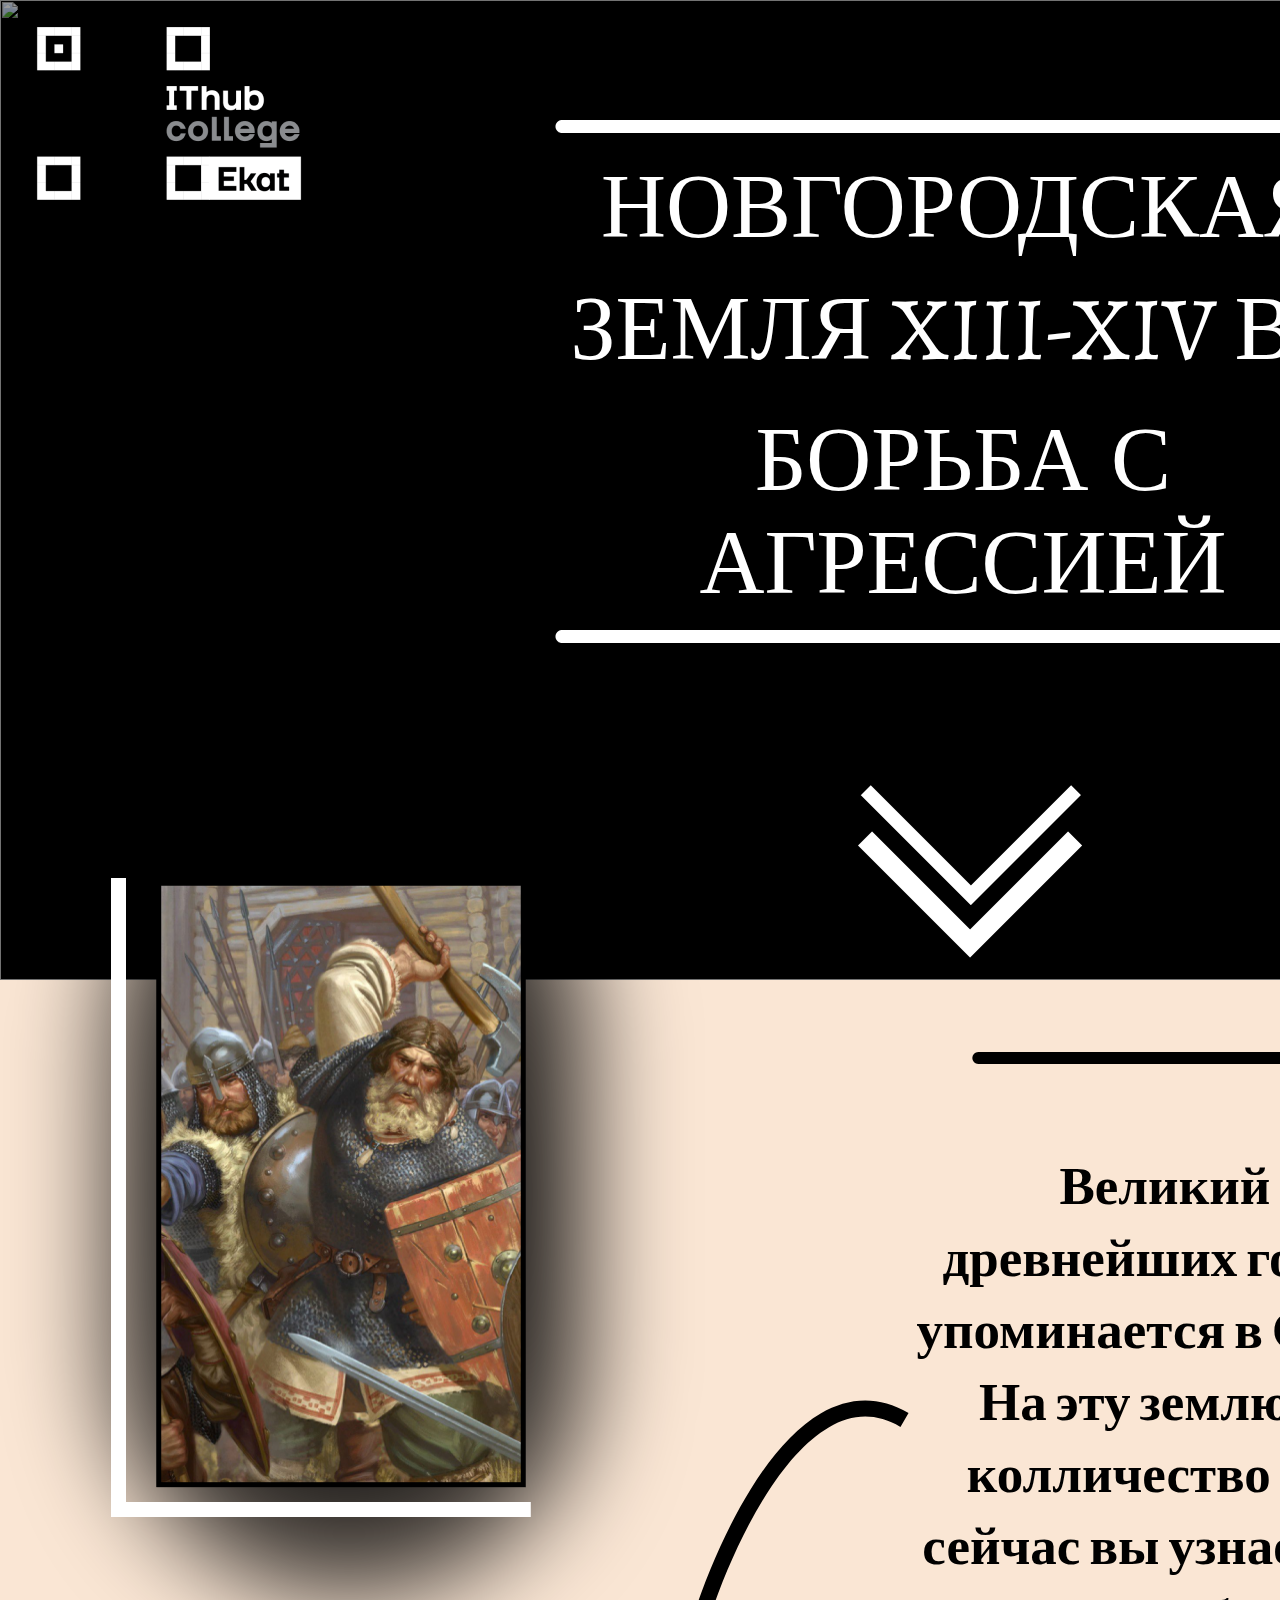
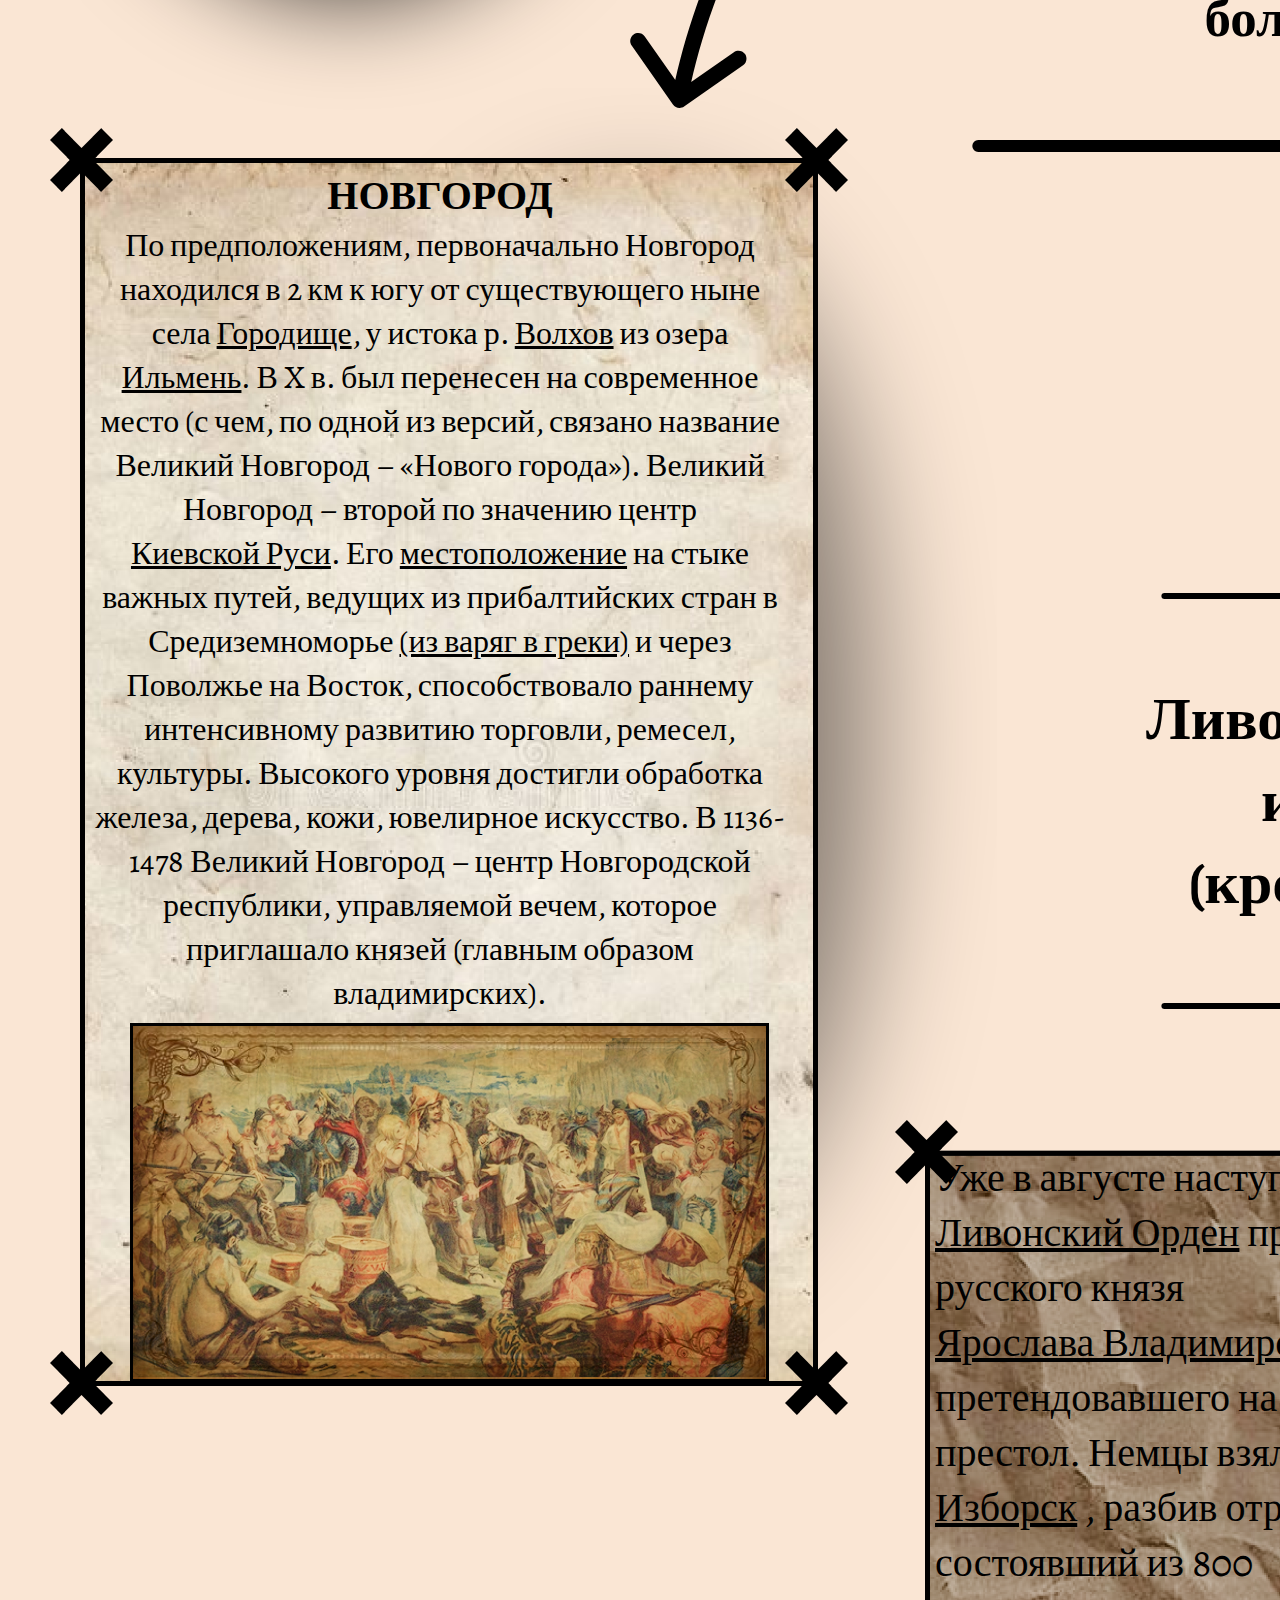
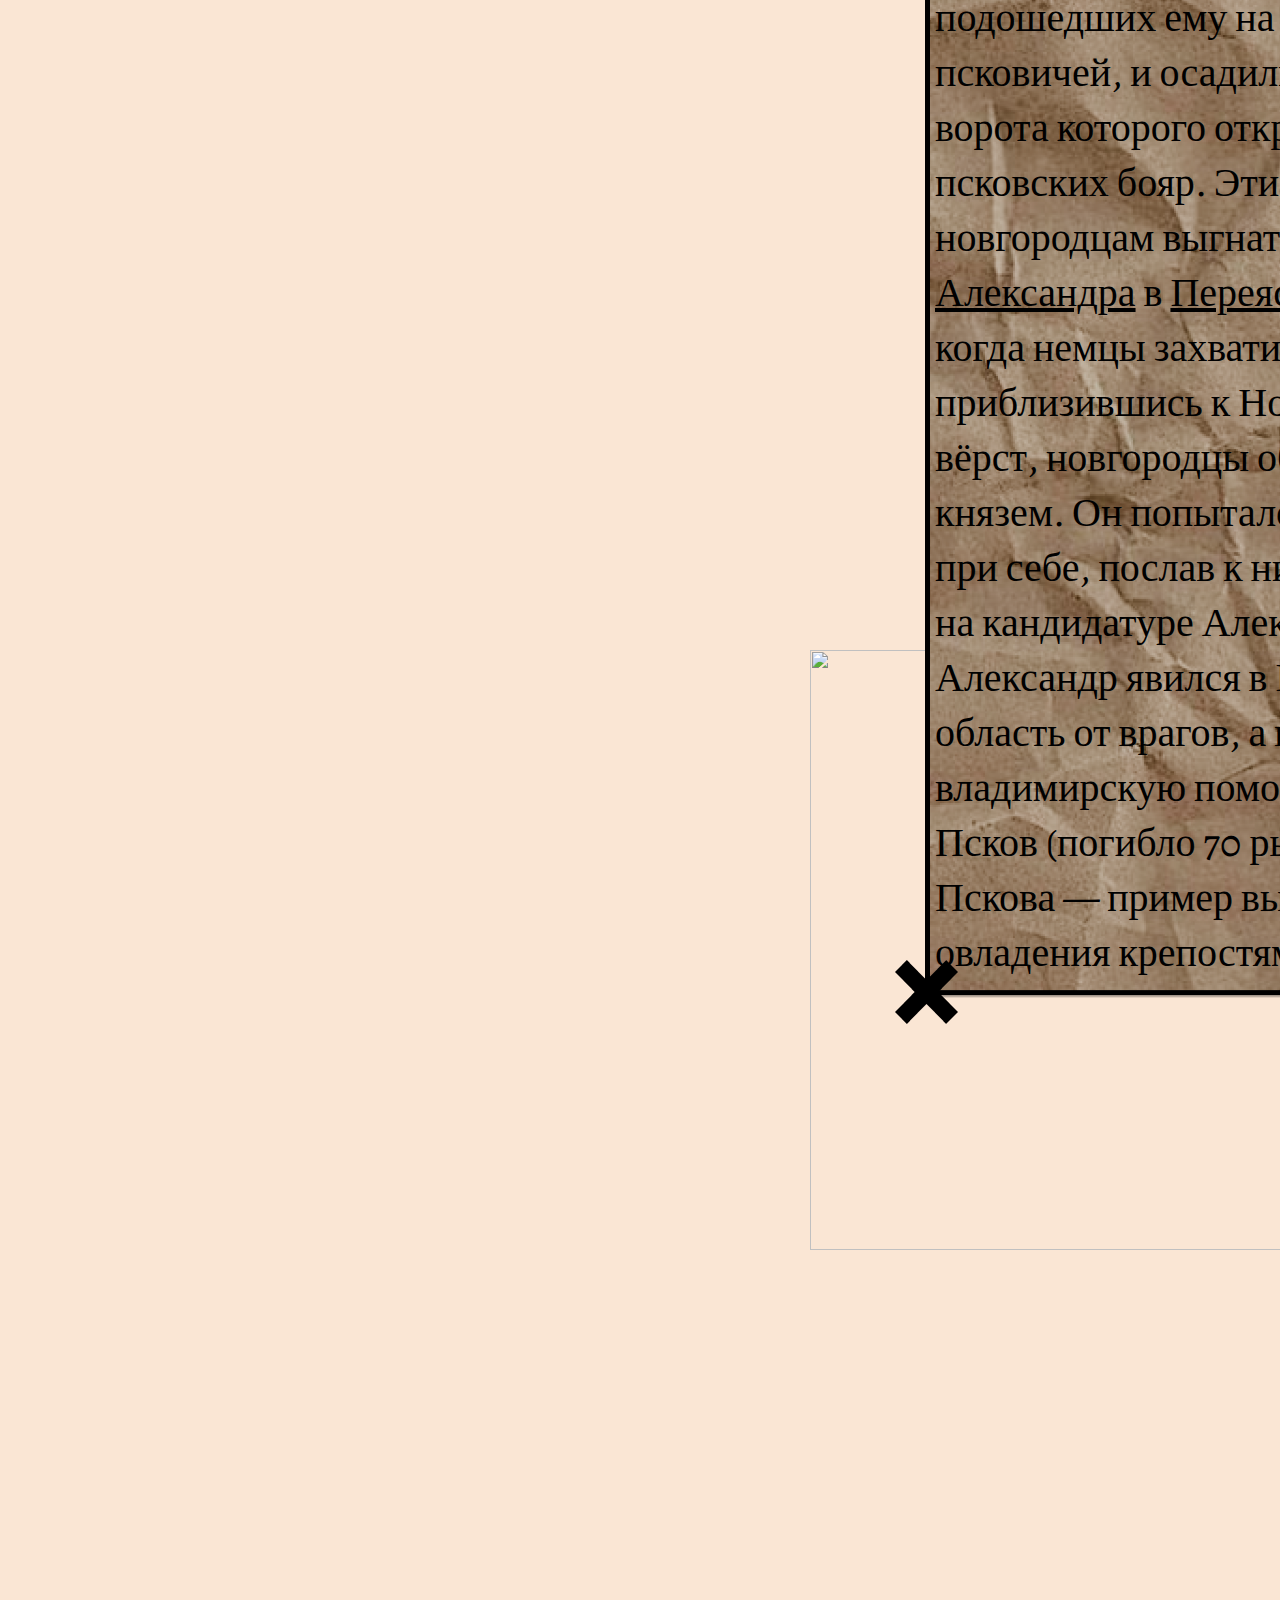
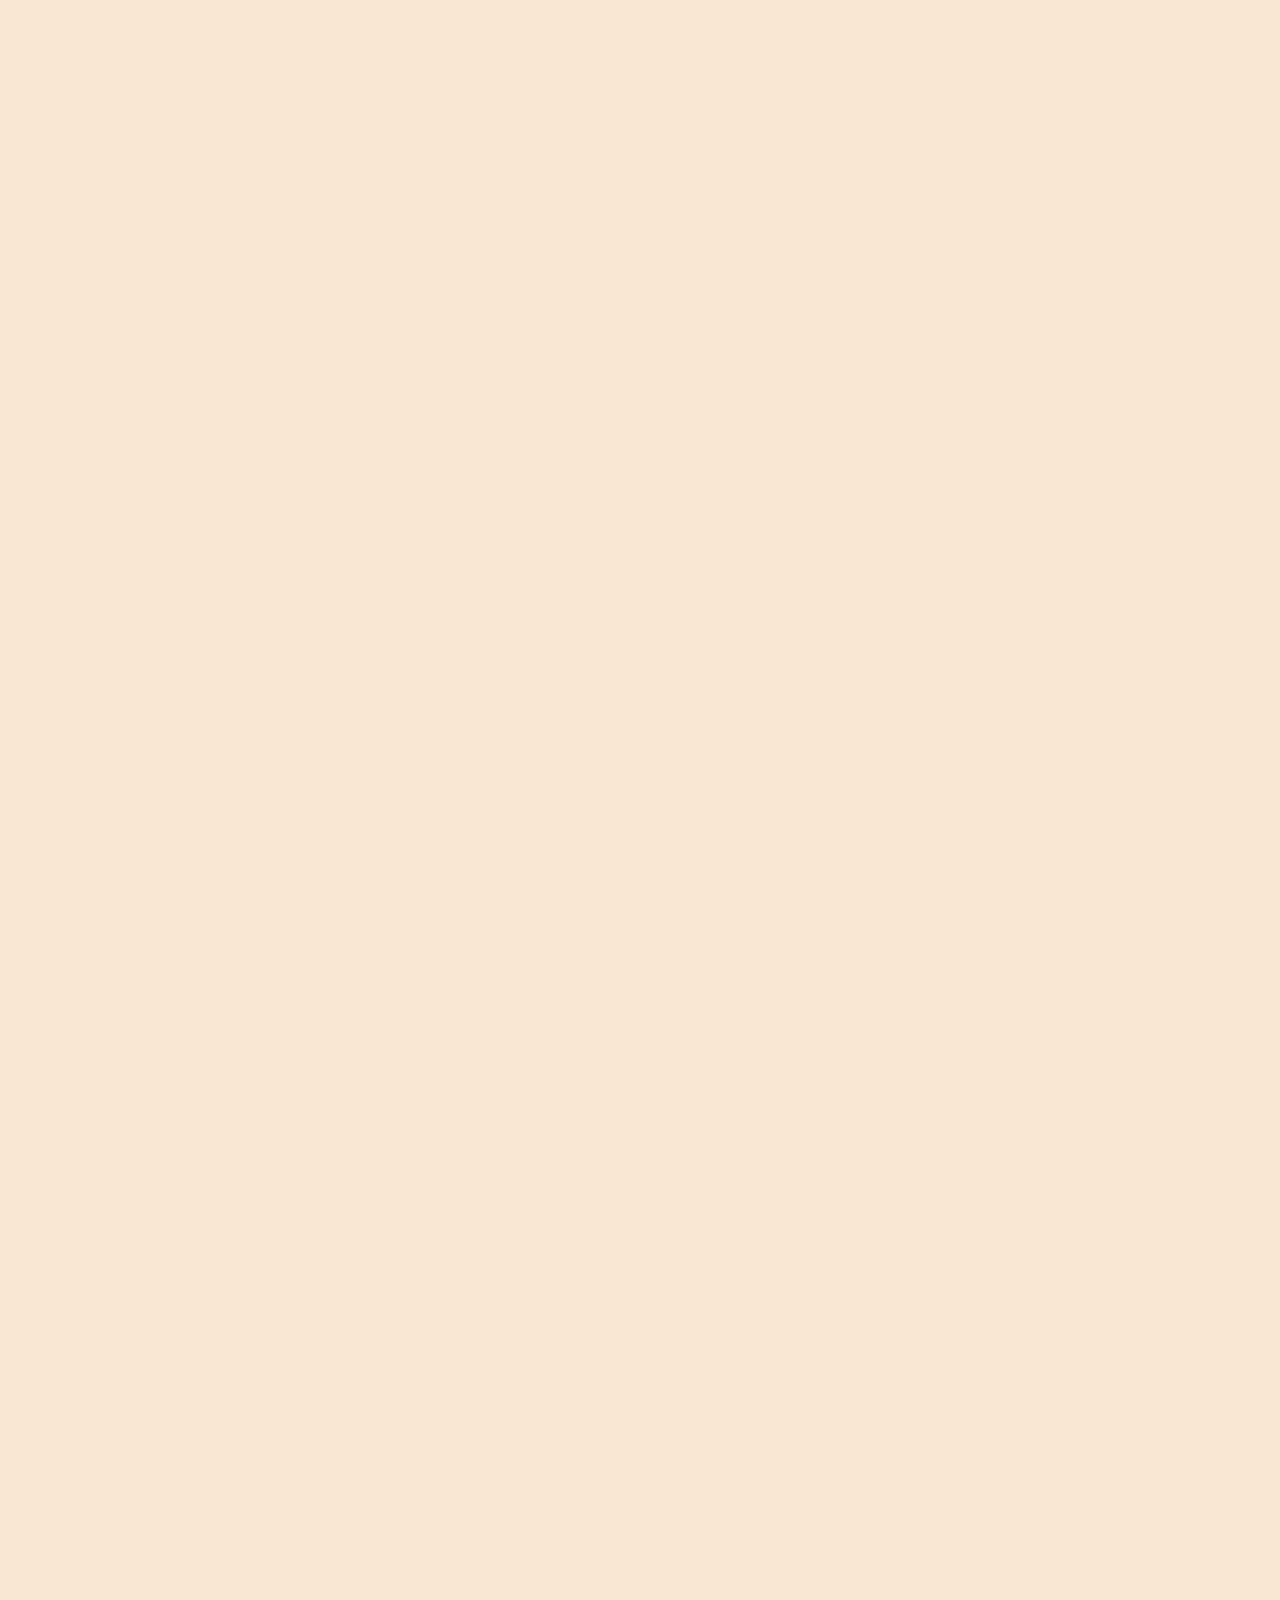
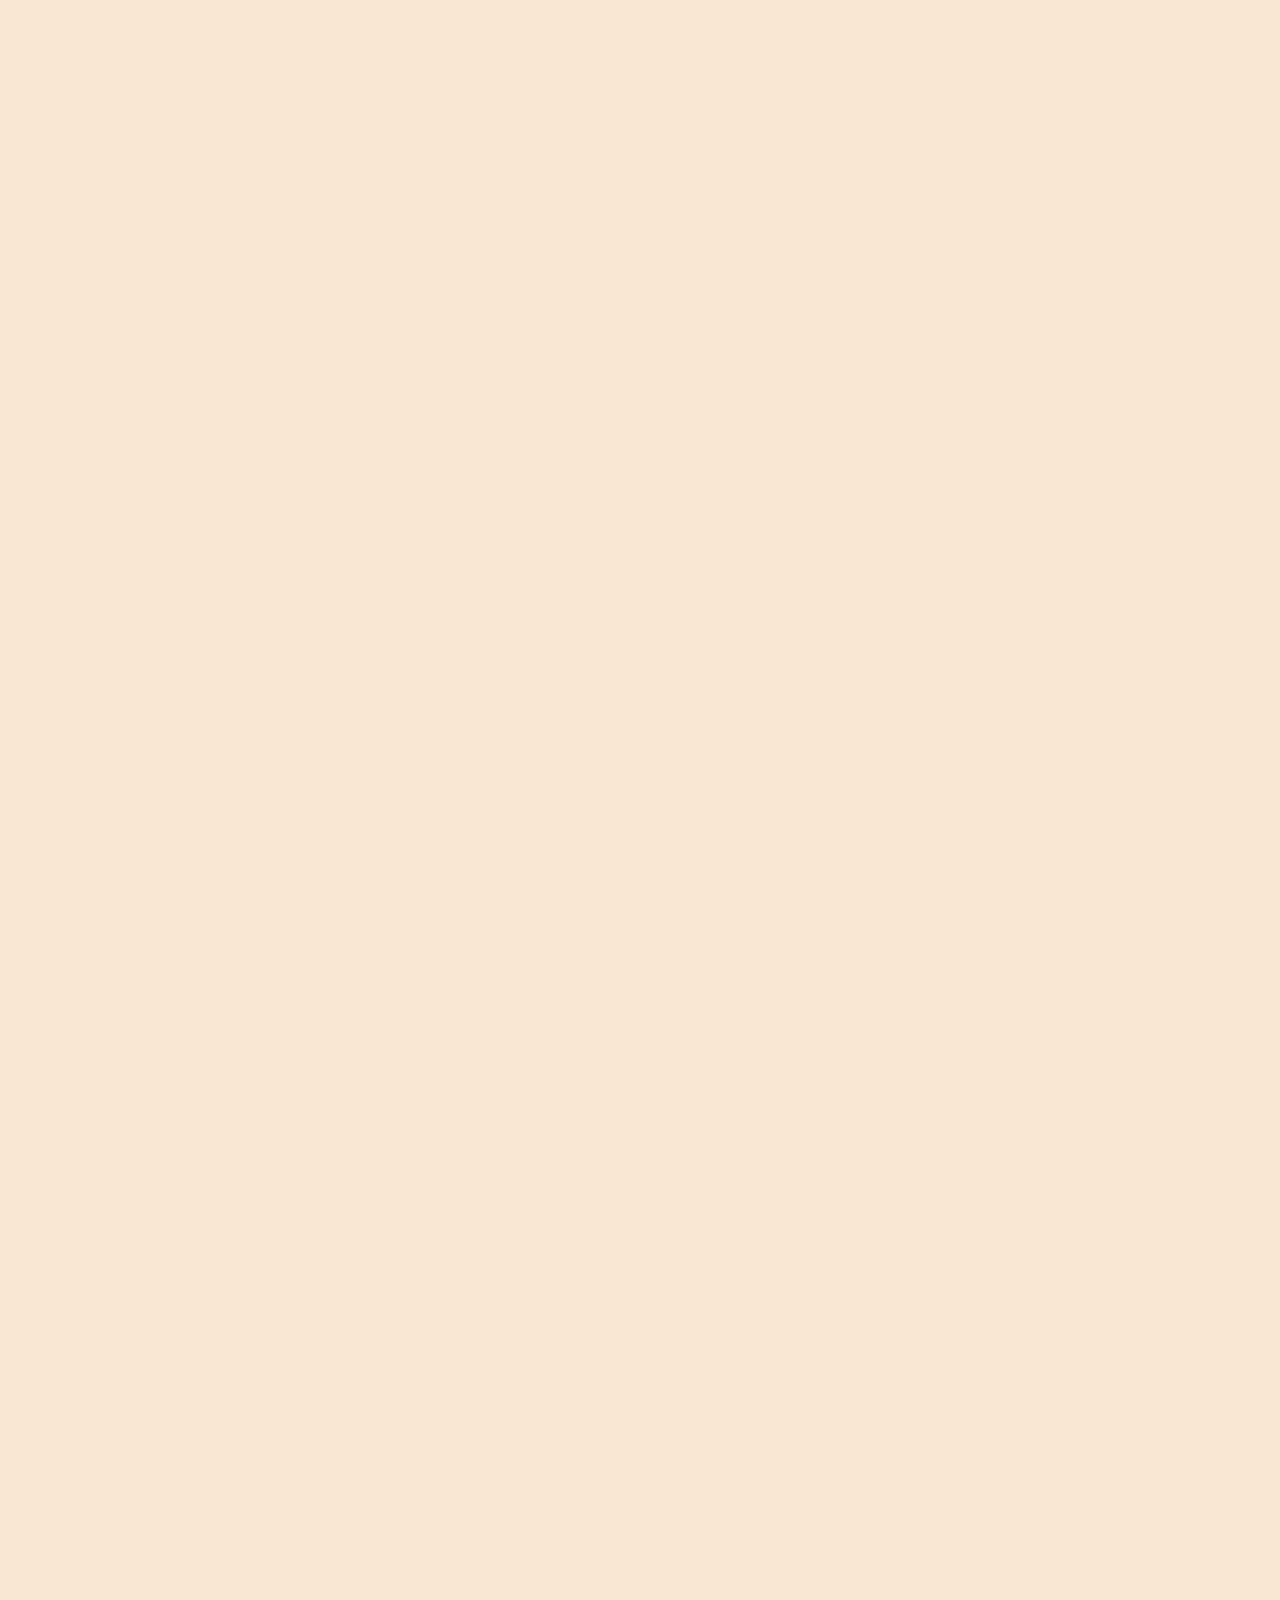
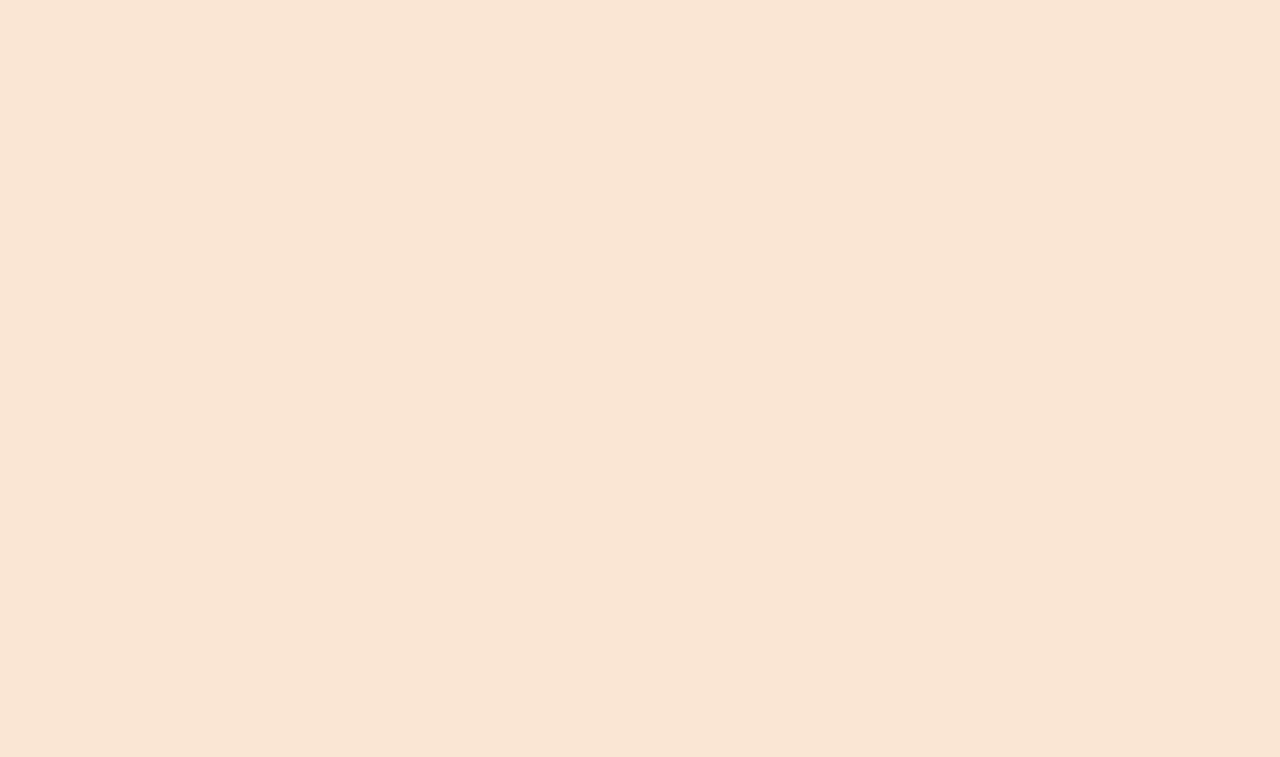
==== commit a1a10923: "123" ====
--- a/Main/index.html
+++ b/Main/index.html
@@ -105,13 +105,13 @@
 			<!-- list 2 начало -->
 			<div class="container-3">
 				<div class="txt">
-					Уже в августе наступление с юго-запада начал Ливонский Орден при участии <br>
-					русского князя Ярослава <br> Владимировича, <br> претендовавшего  на
-					псковский <br> престол. Немцы взяли <br> Изборск, разбив отряд, <br> состоявший
-					из 800 <br> подошедших ему на помощь <br> псковичей, и осадили Псков, <br> ворота
+					Уже в августе наступление с юго-запада начал <a href="#" class="link">Ливонский Орден</a> при участии <br>
+					русского князя <br> <a href="#" class="link">Ярослава Владимировича</a> , <br> претендовавшего  на
+					псковский <br> престол. Немцы взяли <br> <a href="#" class="link">Изборск</a> , разбив отряд, <br> состоявший
+					из 800 <br> подошедших ему на помощь <br> псковичей, и осадили <a href="#" class="link">Псков</a> , <br> ворота
 					которого открыли их сторонники из псковских бояр. Эти события не
-					помешали новгородцам выгнать зимой 1240-1241 годов Александра в
-					Переяславль-Залесский, и только когда немцы захватили землю вожан и Копорье,
+					помешали новгородцам выгнать зимой 1240-1241 годов <a href="#" class="link">Александра</a> в
+					<a href="#" class="link">Переяславль-Залесский</a>, и только когда немцы захватили землю вожан и Копорье,
 					приблизившись к Новгороду на расстояние 30 вёрст, новгородцы обратились
 					к Ярославу за князем. Он попытался оставить старшего сына при себе, послав к
 					ним Андрея, но они настояли на кандидатуре Александра. В 1241 году Александр явился в
@@ -126,6 +126,10 @@
 				<img src="/Pictures/Rectangle 2.png" alt="" class="rectangle">
 				<img src="/Pictures/image 7.png" alt="" class="background">
 				<img src="/Pictures/Ellipse 3.png" alt="" class="shadow">
+				<img src="/Pictures/Vector.png" alt="" class="cross1">
+				<img src="/Pictures/Vector.png" alt="" class="cross2">
+				<img src="/Pictures/Vector.png" alt="" class="cross3">
+				<img src="/Pictures/Vector.png" alt="" class="cross4">
 			</div>
 	</main>
 	<footer></footer>
--- a/Main/style.css
+++ b/Main/style.css
@@ -292,6 +292,31 @@
 position: relative;
 }
 
+.header-link:hover, .header-link:focus, .header-link:active{
+	color: black;
+	transform: scale(1.1);
+}
+
+header a, header a:visited {
+	color: white;
+	text-decoration: none;
+}
+
+main .link {
+	display: inline-block;
+	transition: transform 0.1s ease-in-out
+}
+
+main .link:hover, main .link:focus, main .link:active{
+	color: red;
+	transform: scale(1.05);
+}
+
+main a, main a:visited {
+	color: #000;
+	text-decoration: underline;
+}
+
 .header-logo {
 	right: 1600px;
 	top: 0px;
@@ -387,22 +412,12 @@
 	transition: transform 0.1s ease-in-out
 }
 
-.header-link:hover, .header-link:focus, .header-link:active{
-	color: black;
-	transform: scale(1.1);
-}
-
-header a, header a:visited {
-	color: white;
-	text-decoration: none;
-}
-
 main .container-1 {
-width: 476px;
-height: 800px;
-top: -185px;
-left: 111px;
-position: relative;
+	width: 476px;
+	height: 800px;
+	top: -185px;
+	left: 111px;
+	position: relative;
 }
 
 main .shadow-1 {
@@ -547,20 +562,6 @@
 	font-size: 40px;
 }
 
-main .link {
-	display: inline-block;
-	transition: transform 0.1s ease-in-out
-}
-
-main .link:hover, main .link:focus, main .link:active{
-	color: red;
-	transform: scale(1.05);
-}
-
-main a, main a:visited {
-	color: #000;
-	text-decoration: underline;
-}
 
 .crosses {
 	position: relative;
@@ -694,6 +695,7 @@
 }
 
 .container-3 .txt {
+	color: #000;
 	z-index: 5;
 	width: 850px;
 	margin-left: 10px;
@@ -703,4 +705,29 @@
 	text-align: left;
 	font-style: normal;
 	line-height: normal;
+}
+
+.container-3 .cross1 {
+	z-index: 6;
+	position: absolute;
+	left: -30px;
+	top: -30px;
+}
+.container-3 .cross2 {
+	z-index: 6;
+	position: absolute;
+	top: 1410px;
+	left: -30px;
+}
+.container-3 .cross3 {
+	z-index: 6;
+	position: absolute;
+	top: -30px;
+	left: 853px;
+}
+.container-3 .cross4 {
+	z-index: 6;
+	position: absolute;
+	top: 1410px;
+	left: 853px;
 }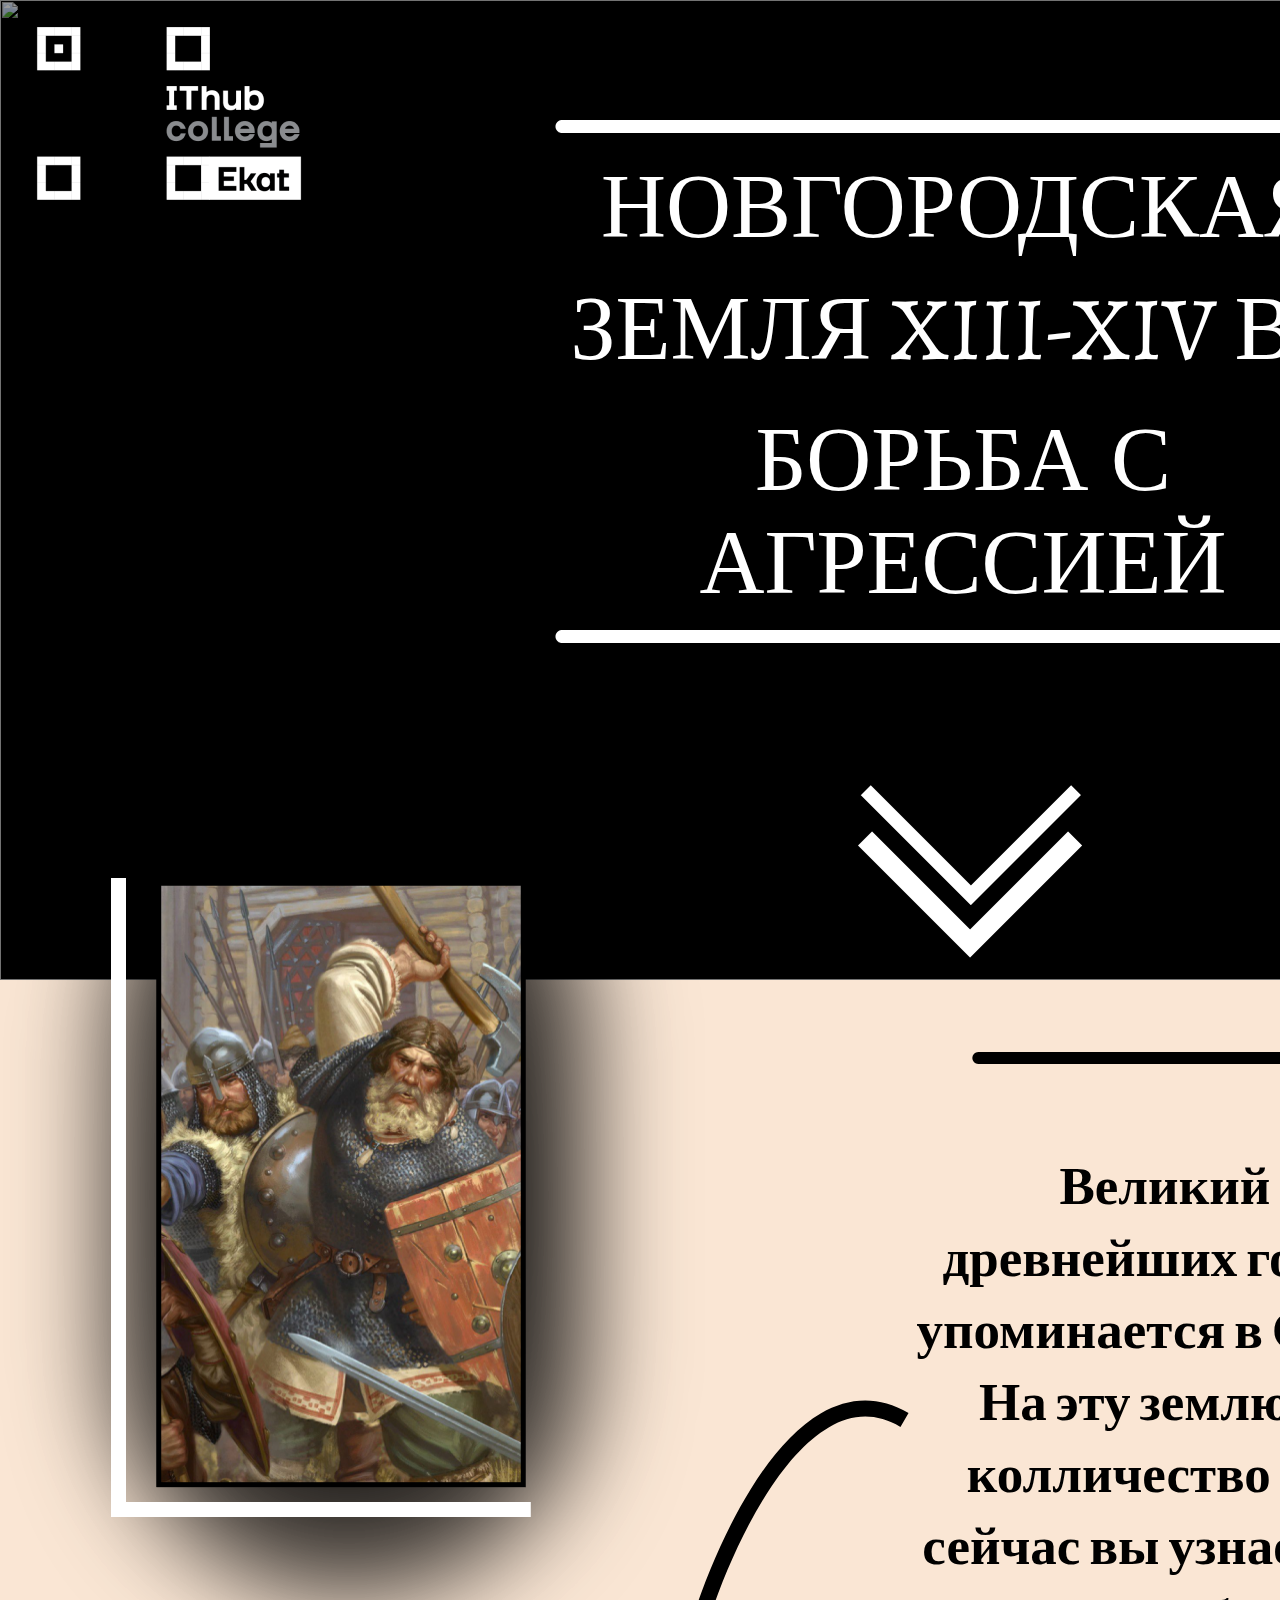
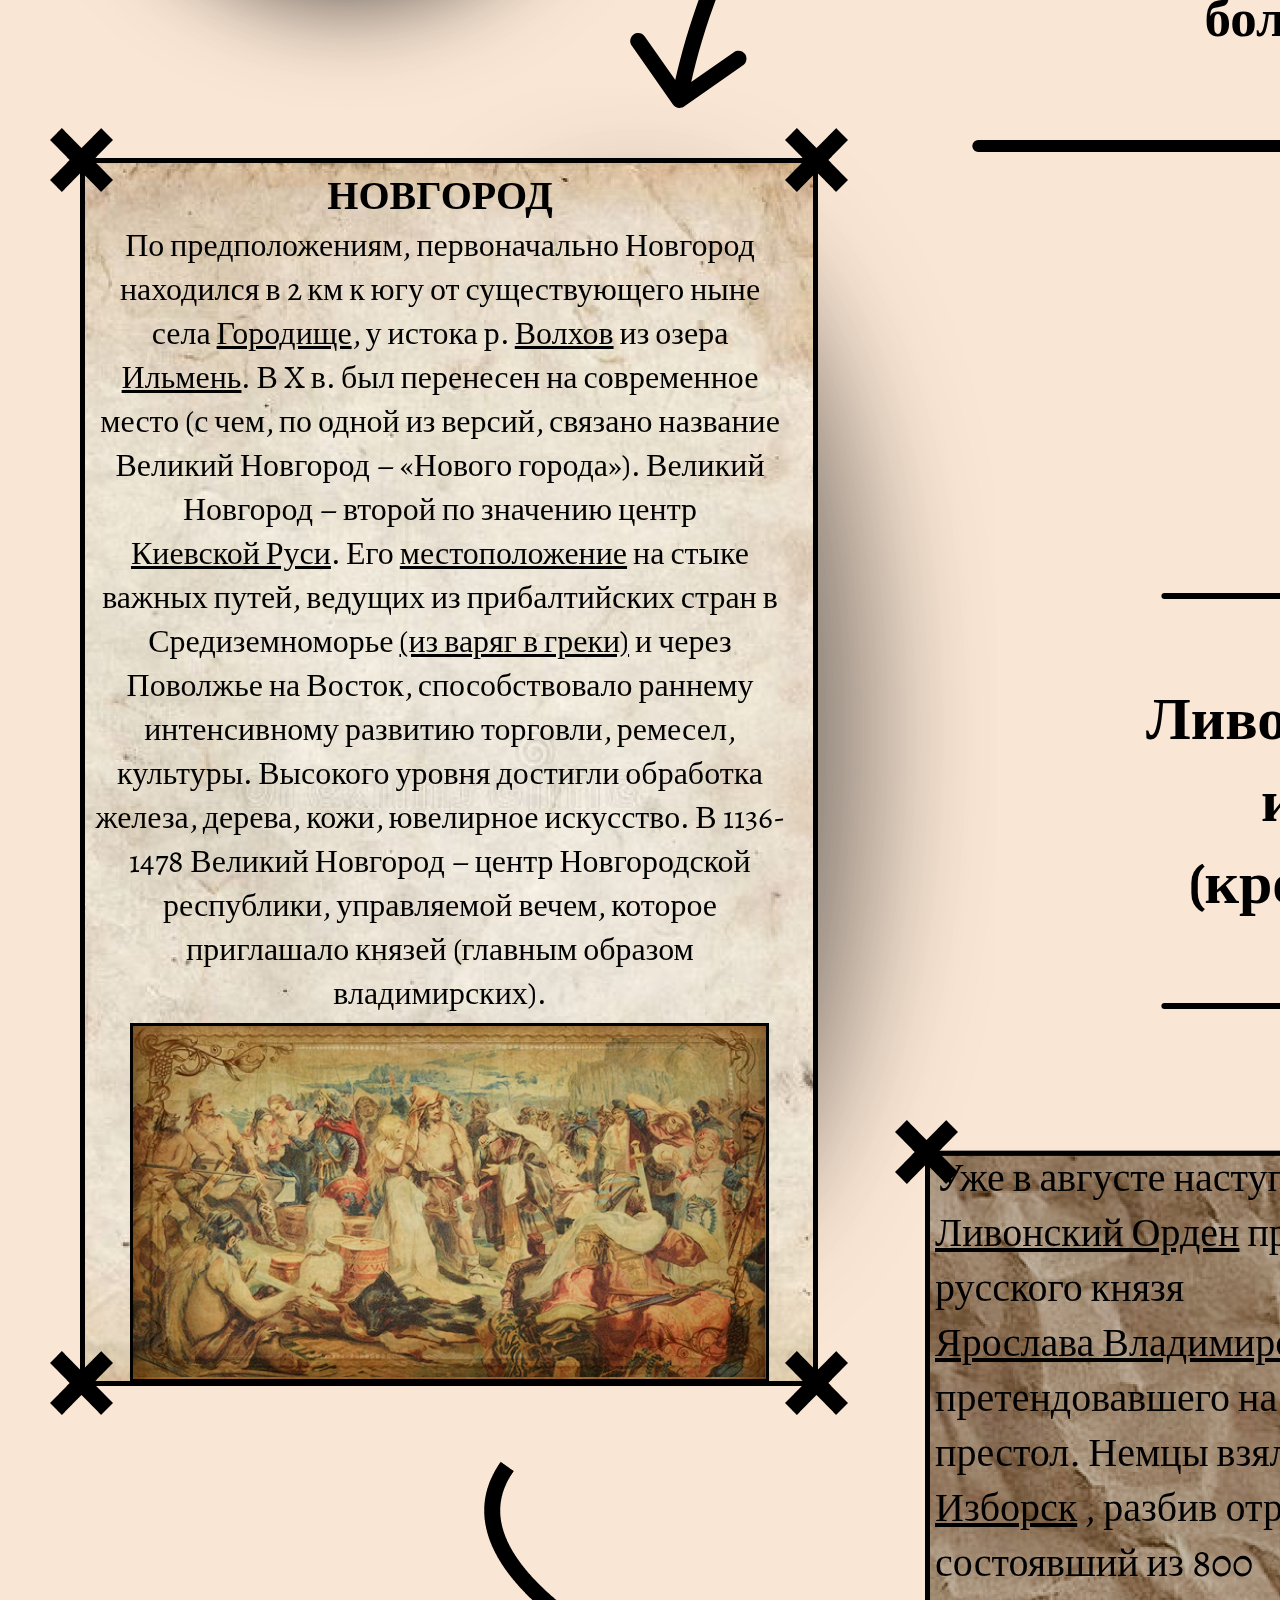
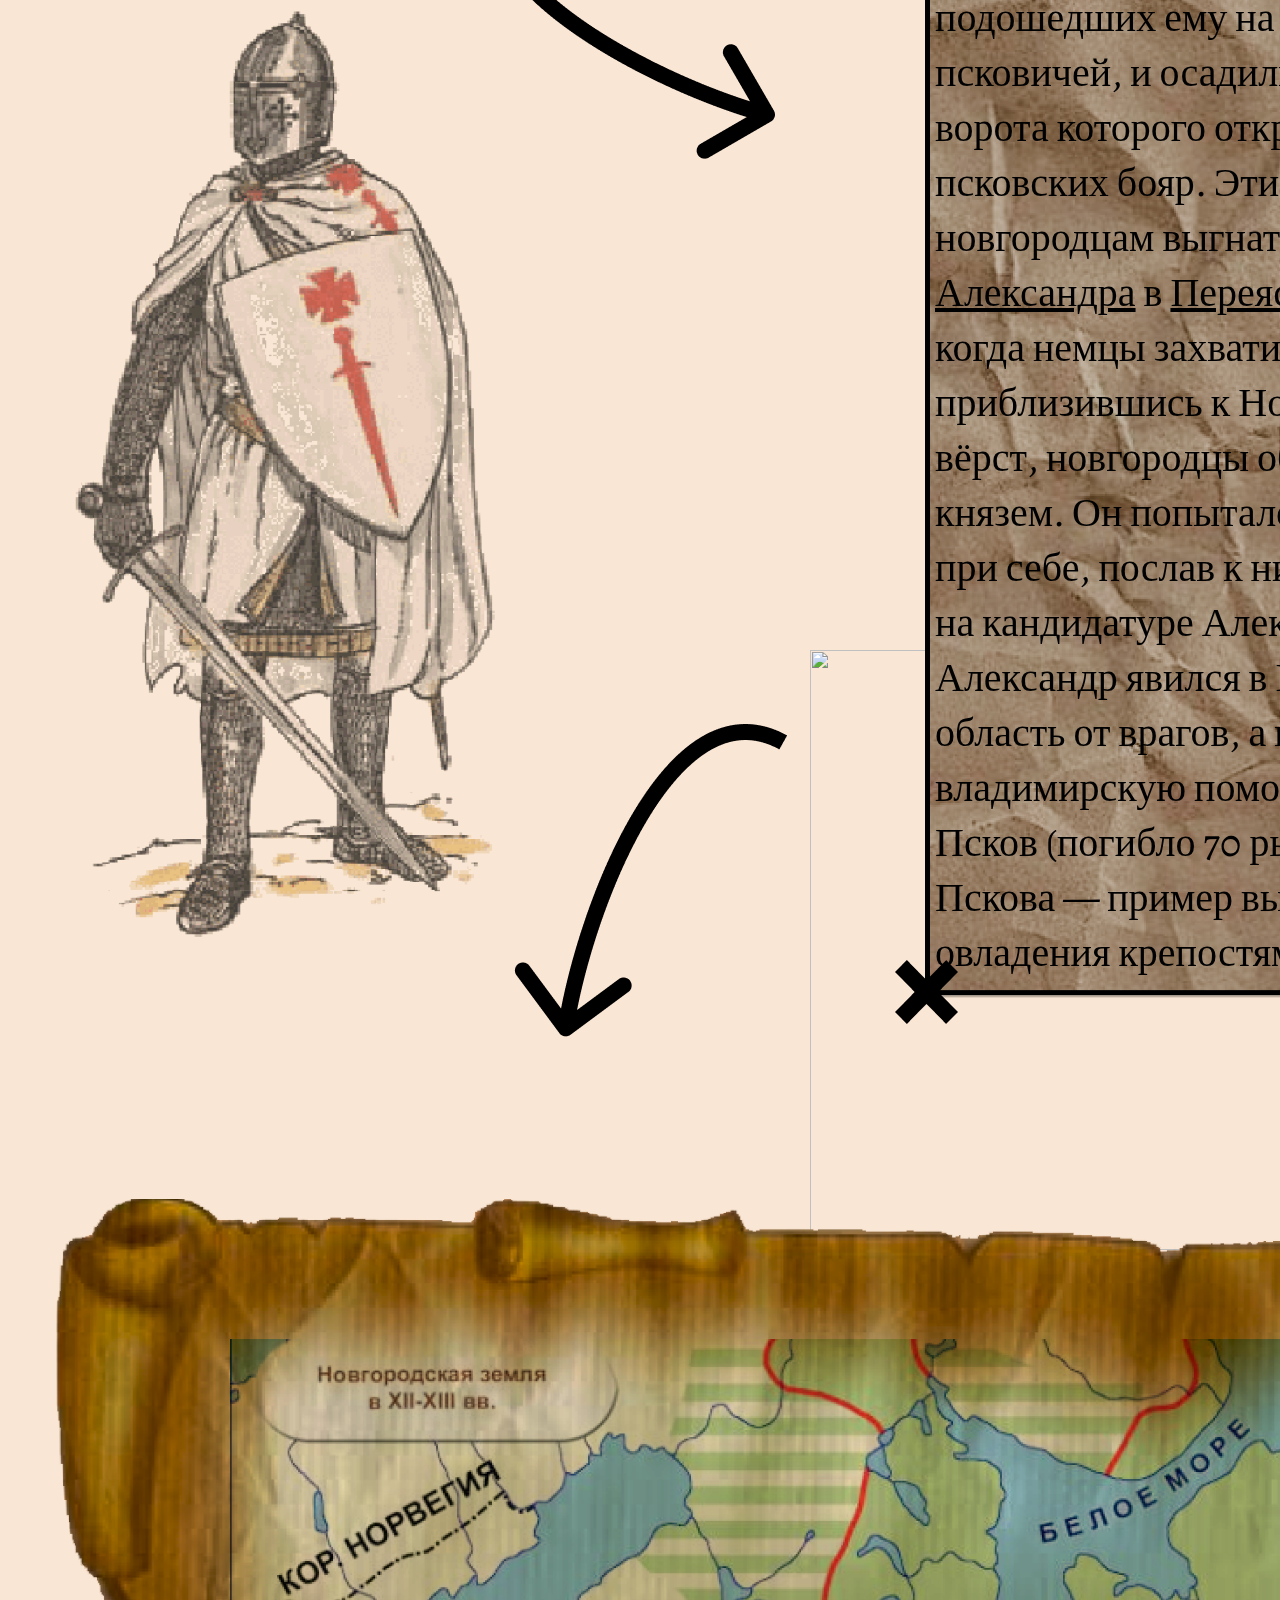
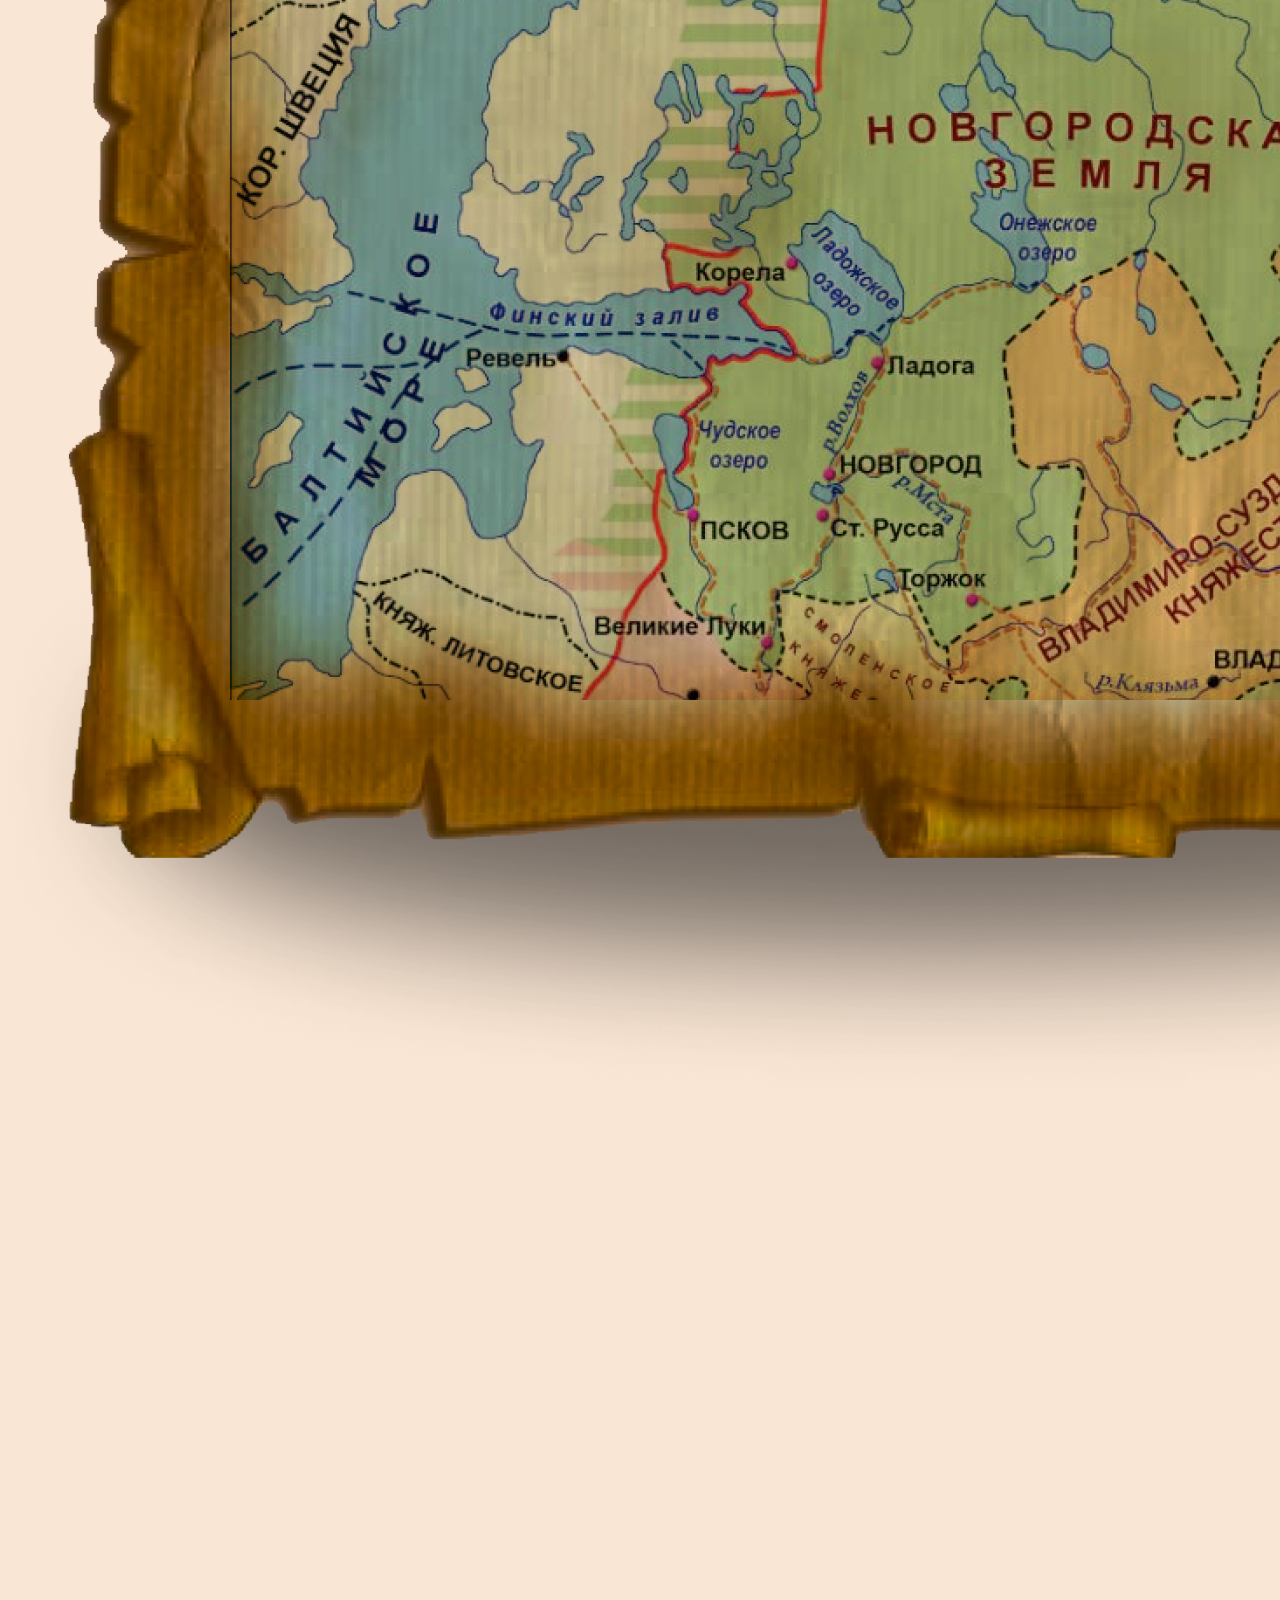
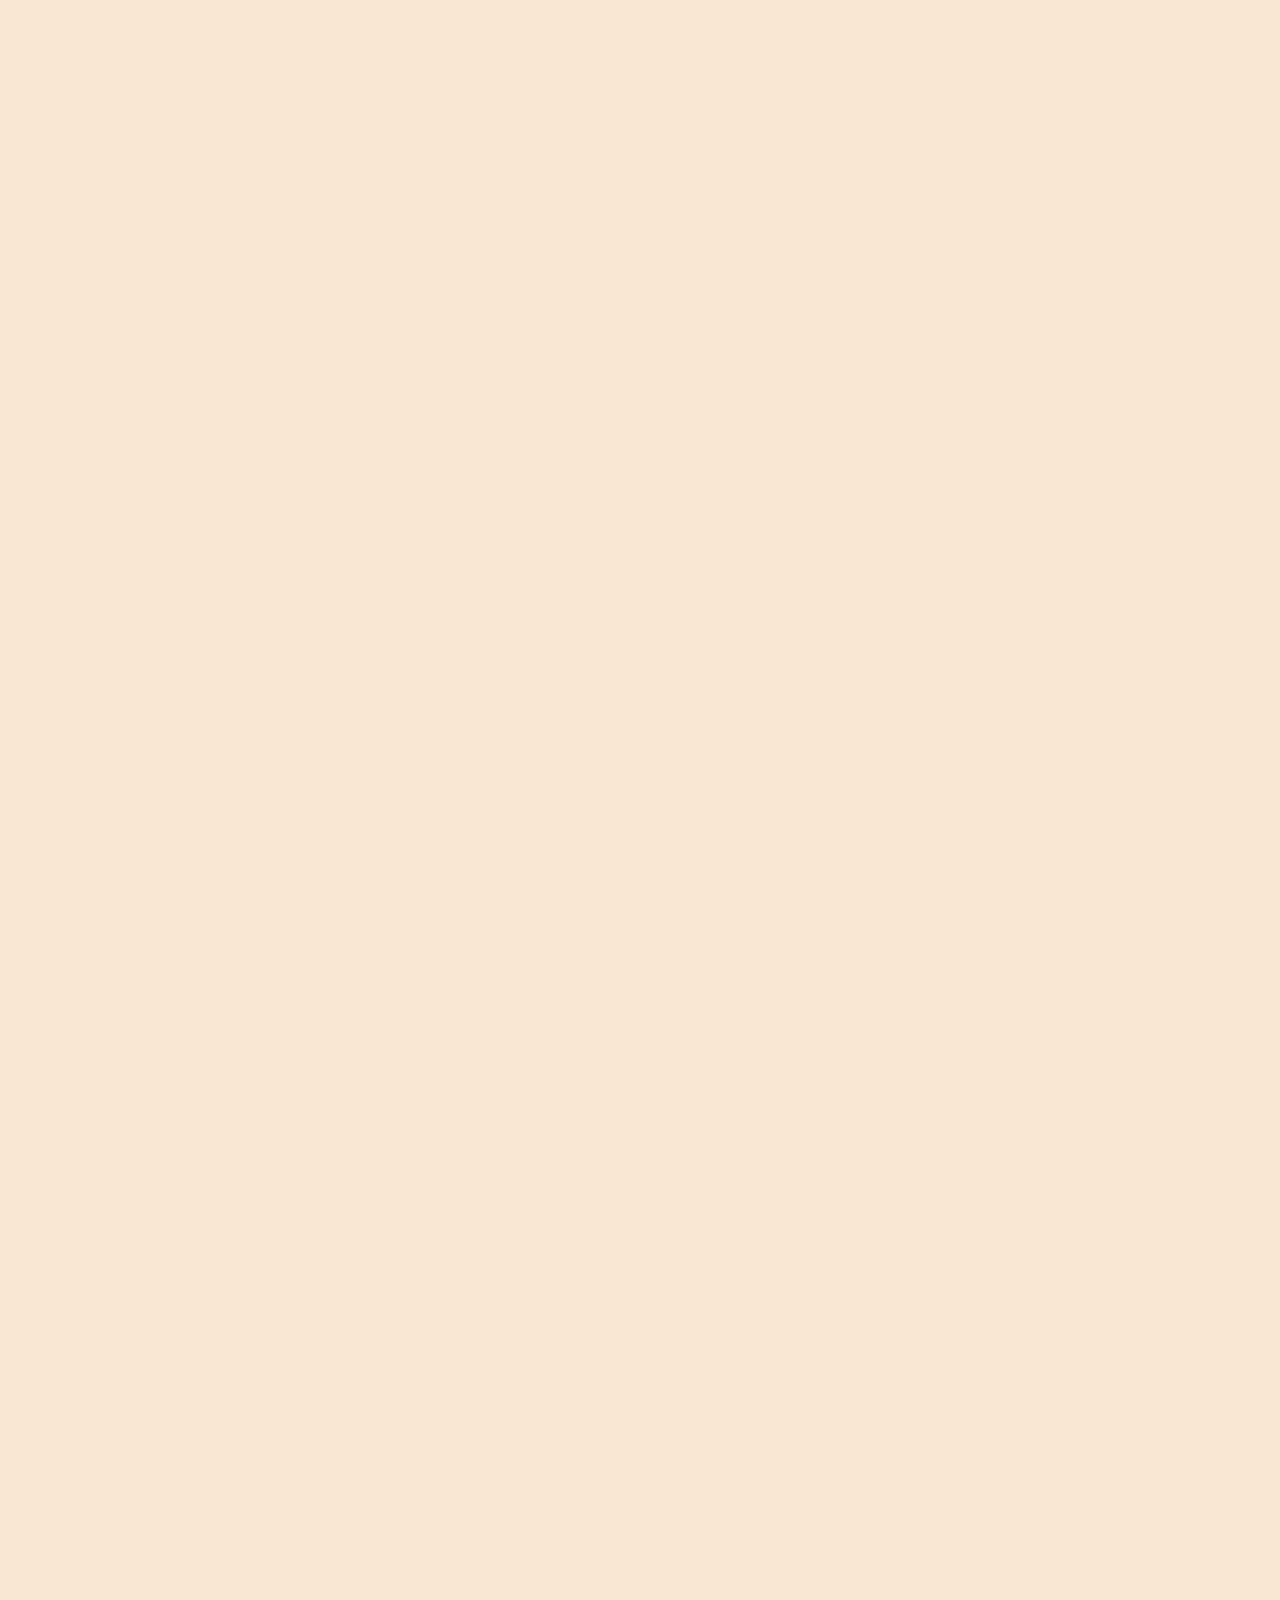
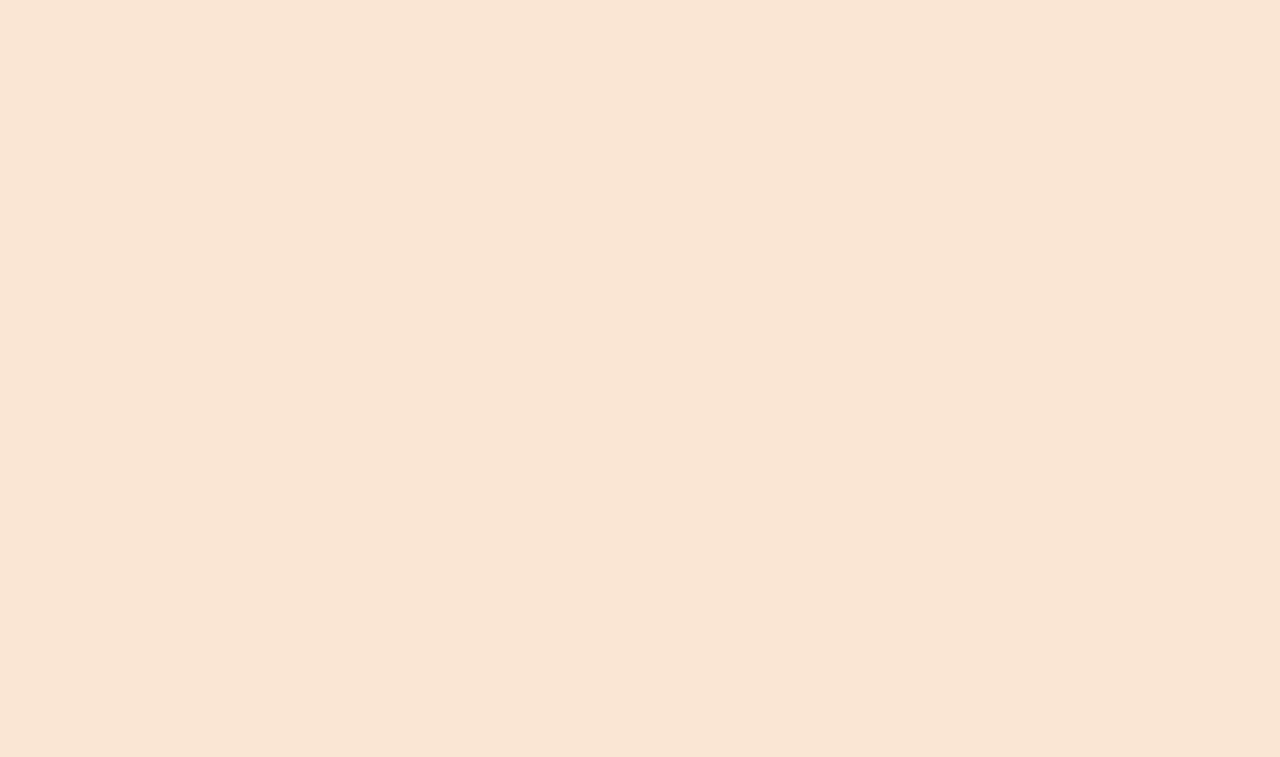
==== commit ba089e86: "map" ====
--- a/Main/index.html
+++ b/Main/index.html
@@ -131,7 +131,15 @@
 				<img src="/Pictures/Vector.png" alt="" class="cross3">
 				<img src="/Pictures/Vector.png" alt="" class="cross4">
 			</div>
-	</main>
+			<img src="/Pictures/image 16.png" alt="" class="knight">
+			<img src="/Pictures/Vector 4.png" alt="" class="arrow2">
+			<img src="/Pictures/Vector 5.png" alt="" class="arrow3">
+			<div class="container-4">
+				<img src="/Pictures/Карта 1.png" alt="" class="bgmap">
+				<img src="/Pictures/photo_2023-11-07_02-54-05 1.png" alt="" class="map">
+				<img src="/Pictures/Ellipse 4.png" alt="" class="shadow">
+			</div>
+		</main>
 	<footer></footer>
 </body>
 </html>--- a/Main/style.css
+++ b/Main/style.css
@@ -730,4 +730,55 @@
 	position: absolute;
 	top: 1410px;
 	left: 853px;
+}
+
+.knight {
+	position: relative;
+	top: -1765px;
+	left: 70px;
+	mix-blend-mode: multiply;
+	opacity: 0.85;
+}
+
+.arrow2 {
+	position: relative;
+	top: -2231px;
+	left: 44px;
+}
+
+.arrow3 {
+	position: relative;
+	top: -1360px;
+  left: -220px;
+}
+
+.container-4{
+	position: relative;
+	flex-wrap: wrap;
+	width: 1920px;
+	height: 1320px;
+	top: -1512px;
+}
+
+.bgmap {
+	z-index: 2;
+	position: absolute;
+}
+
+.map {
+	z-index: 3;
+	position: absolute;
+	top: 140px;
+  left: 230px;
+	mix-blend-mode: multiply;
+}
+
+.container-4 .rectangle {
+	position: absolute;
+}
+
+.container-4 .shadow {
+	z-index: 1;
+	position: absolute;
+	top: 850px;
 }